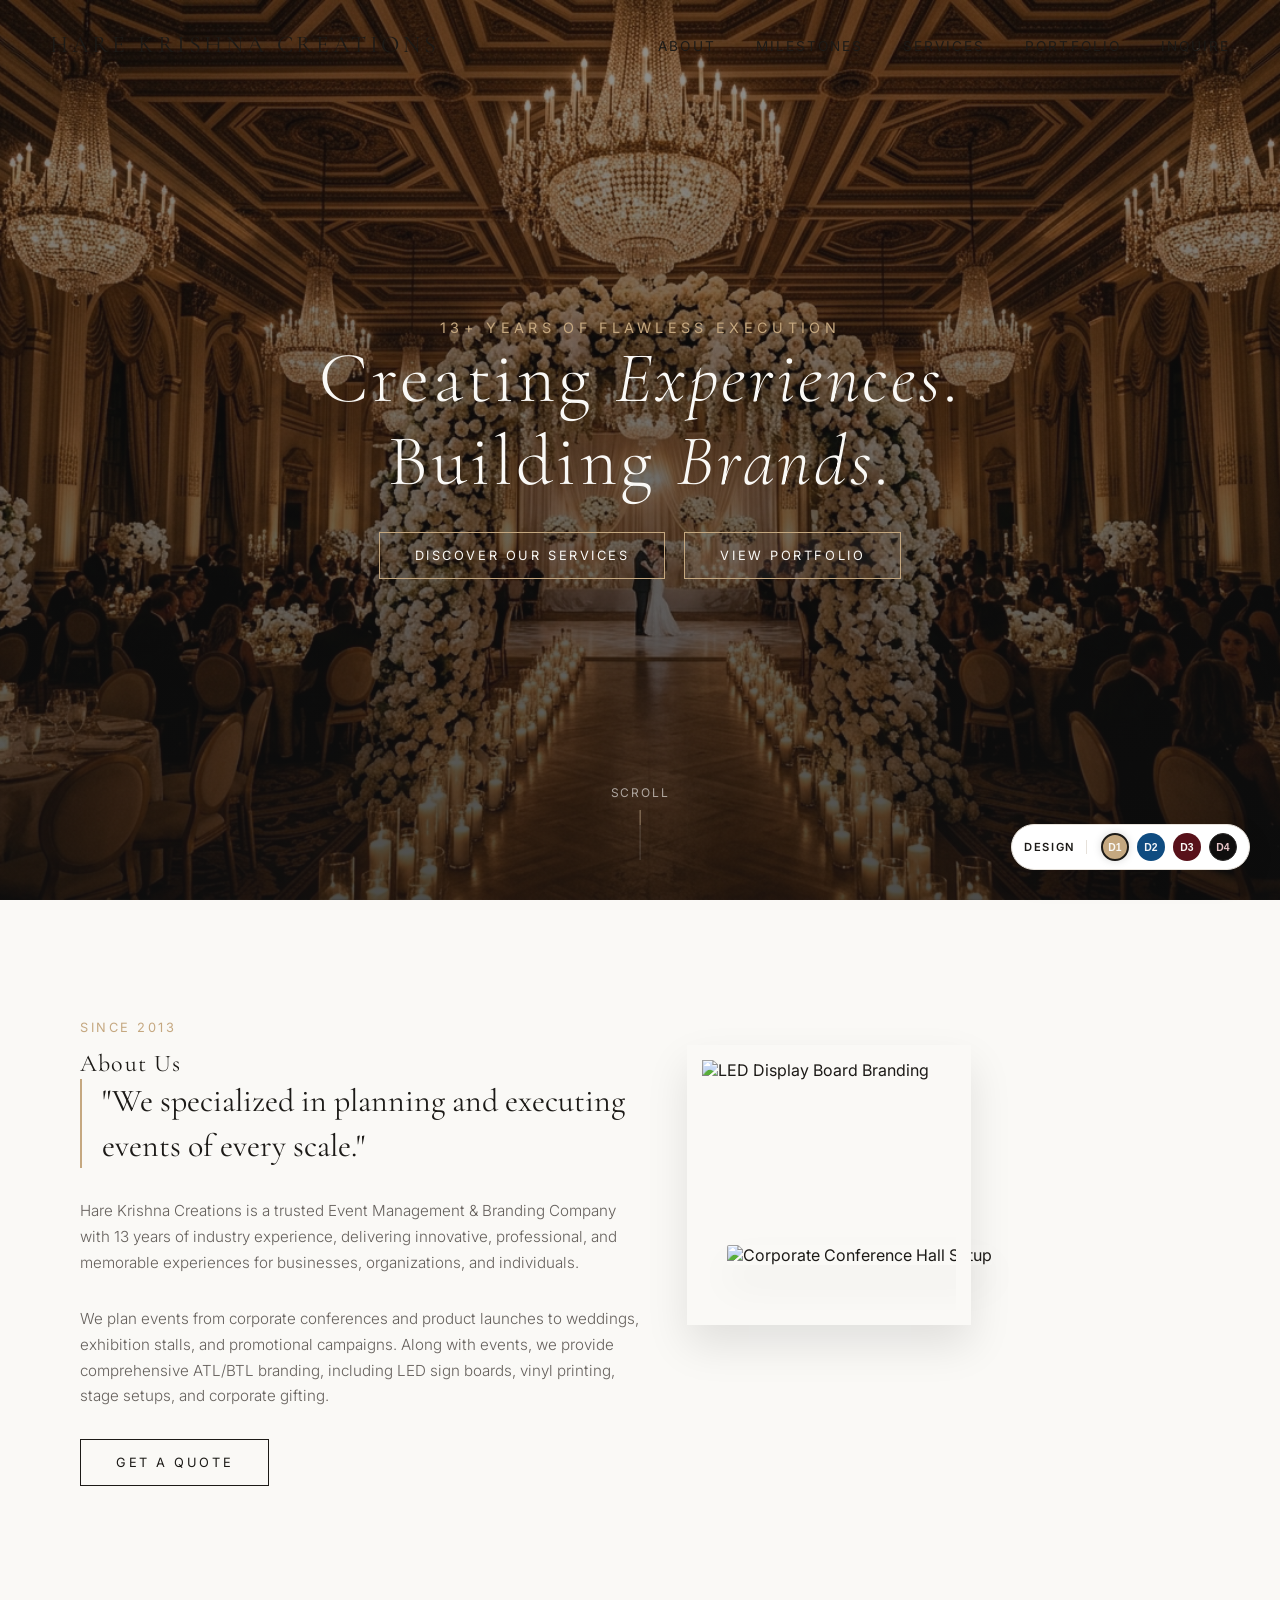
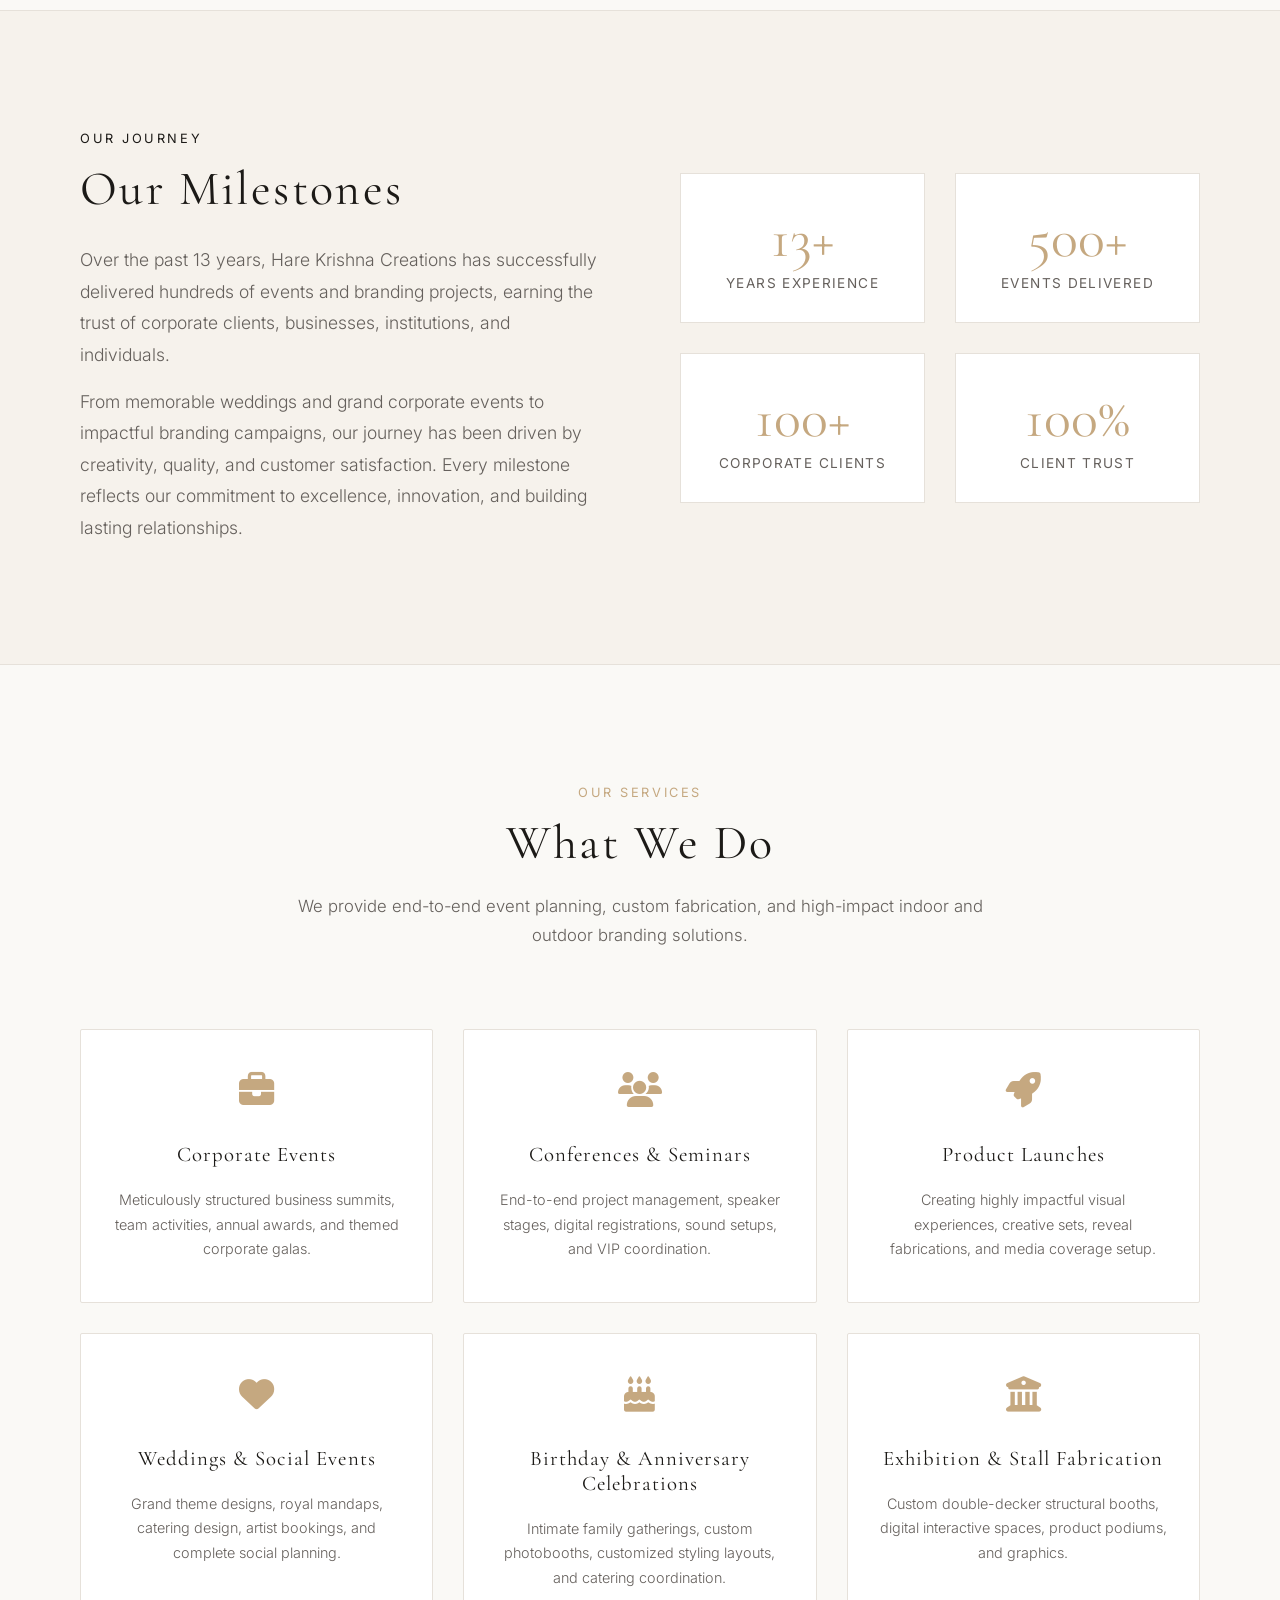
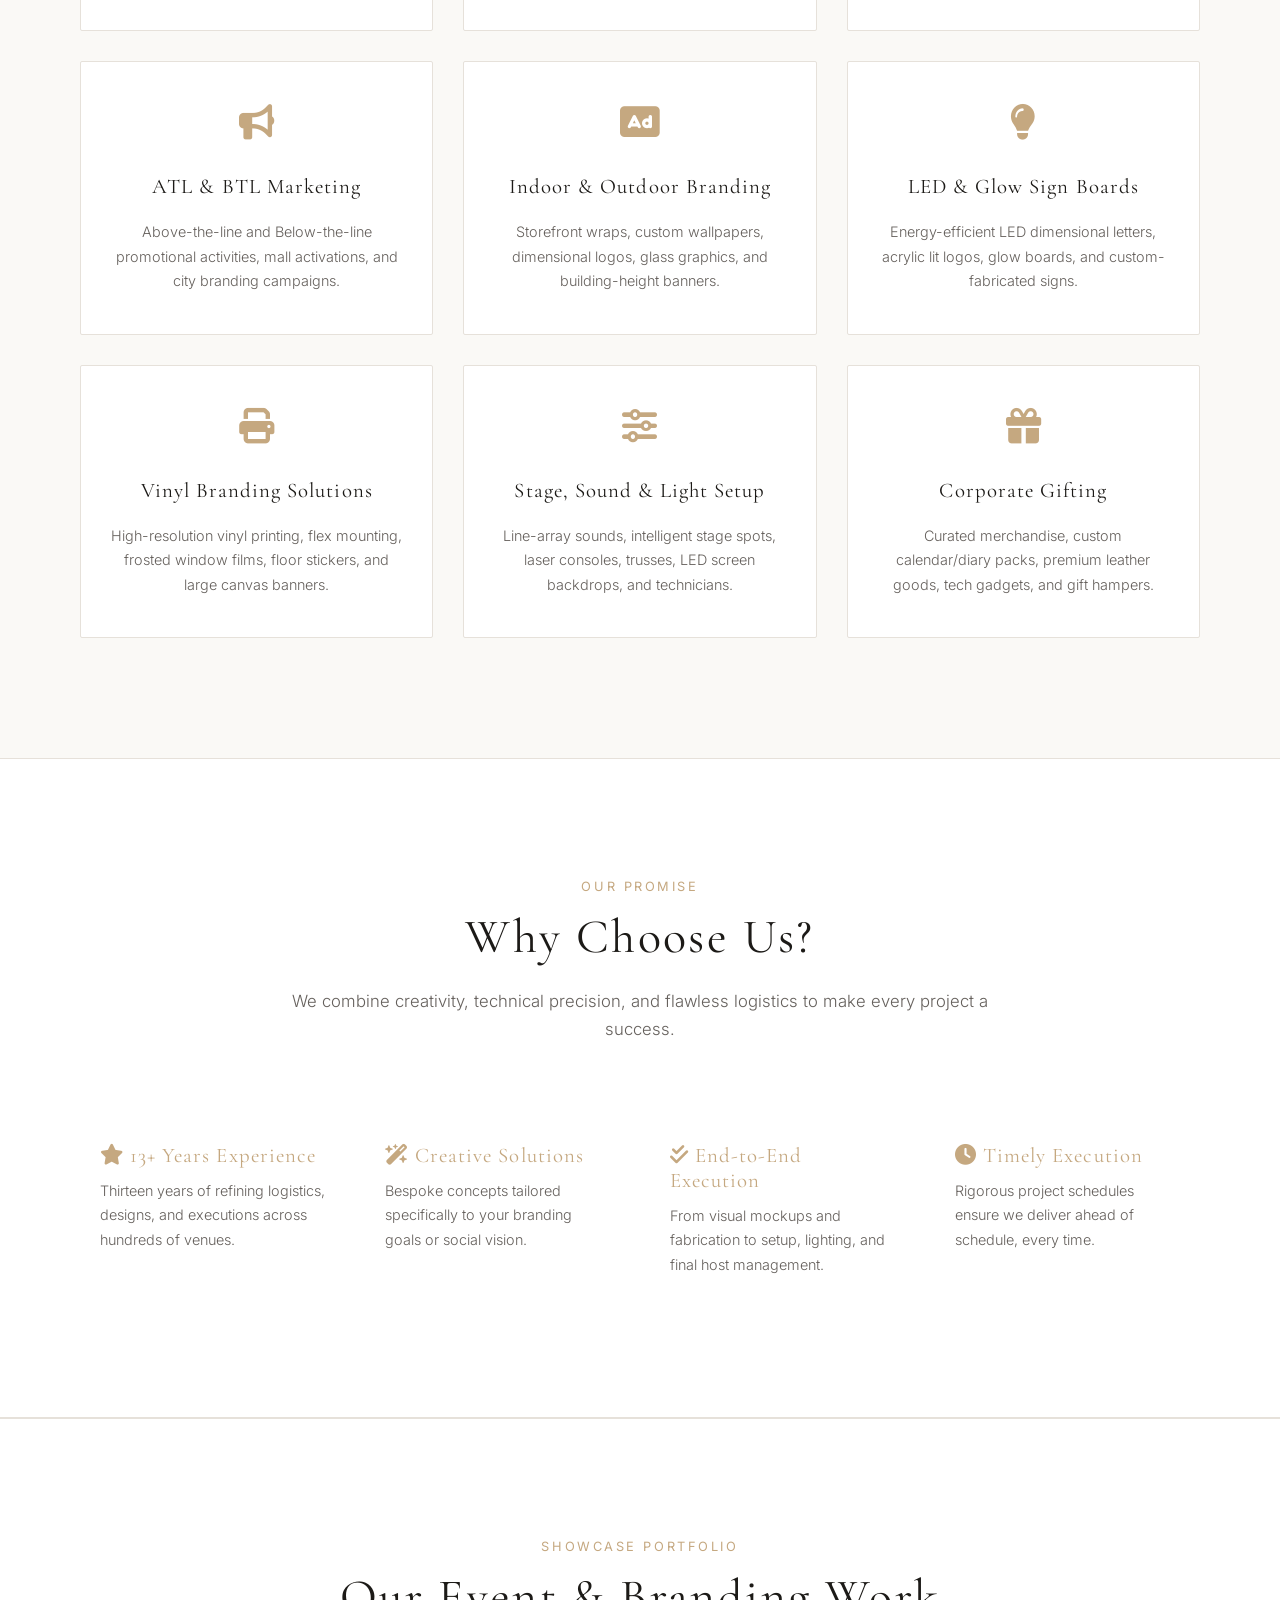
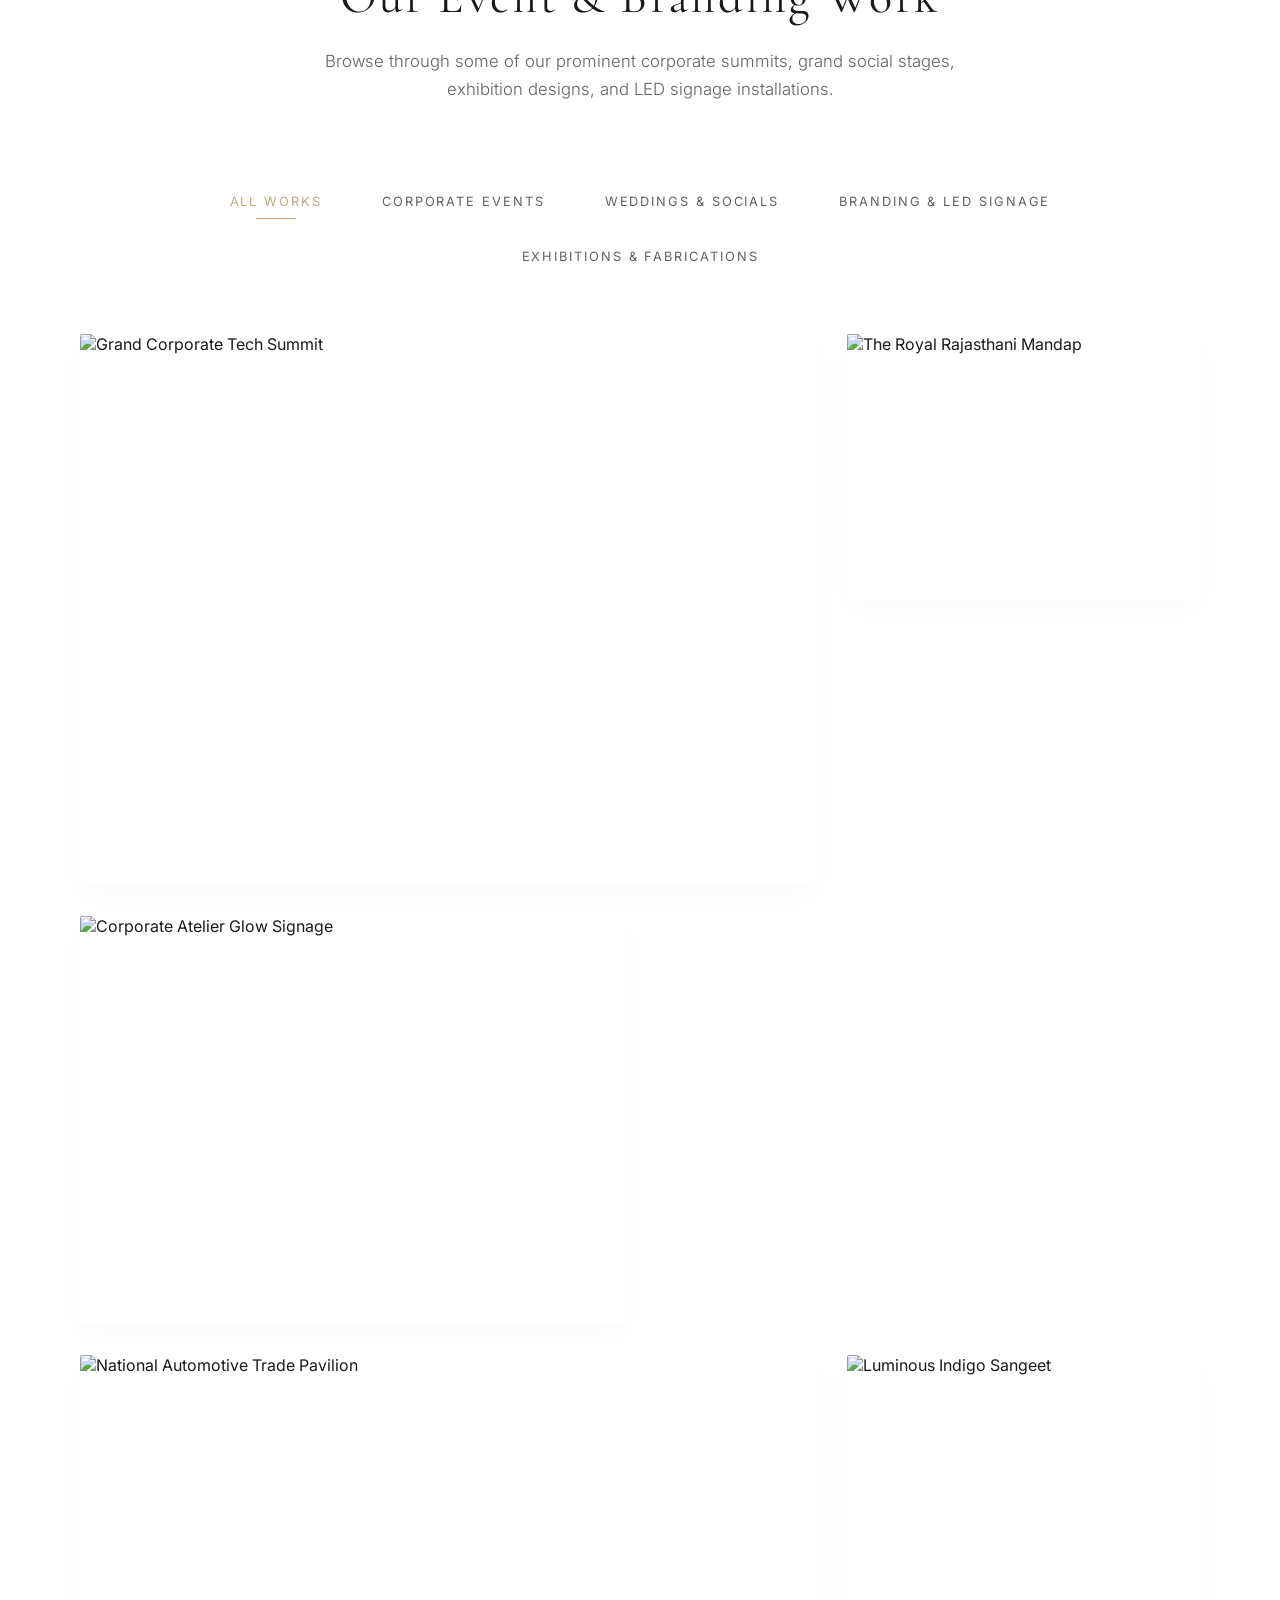
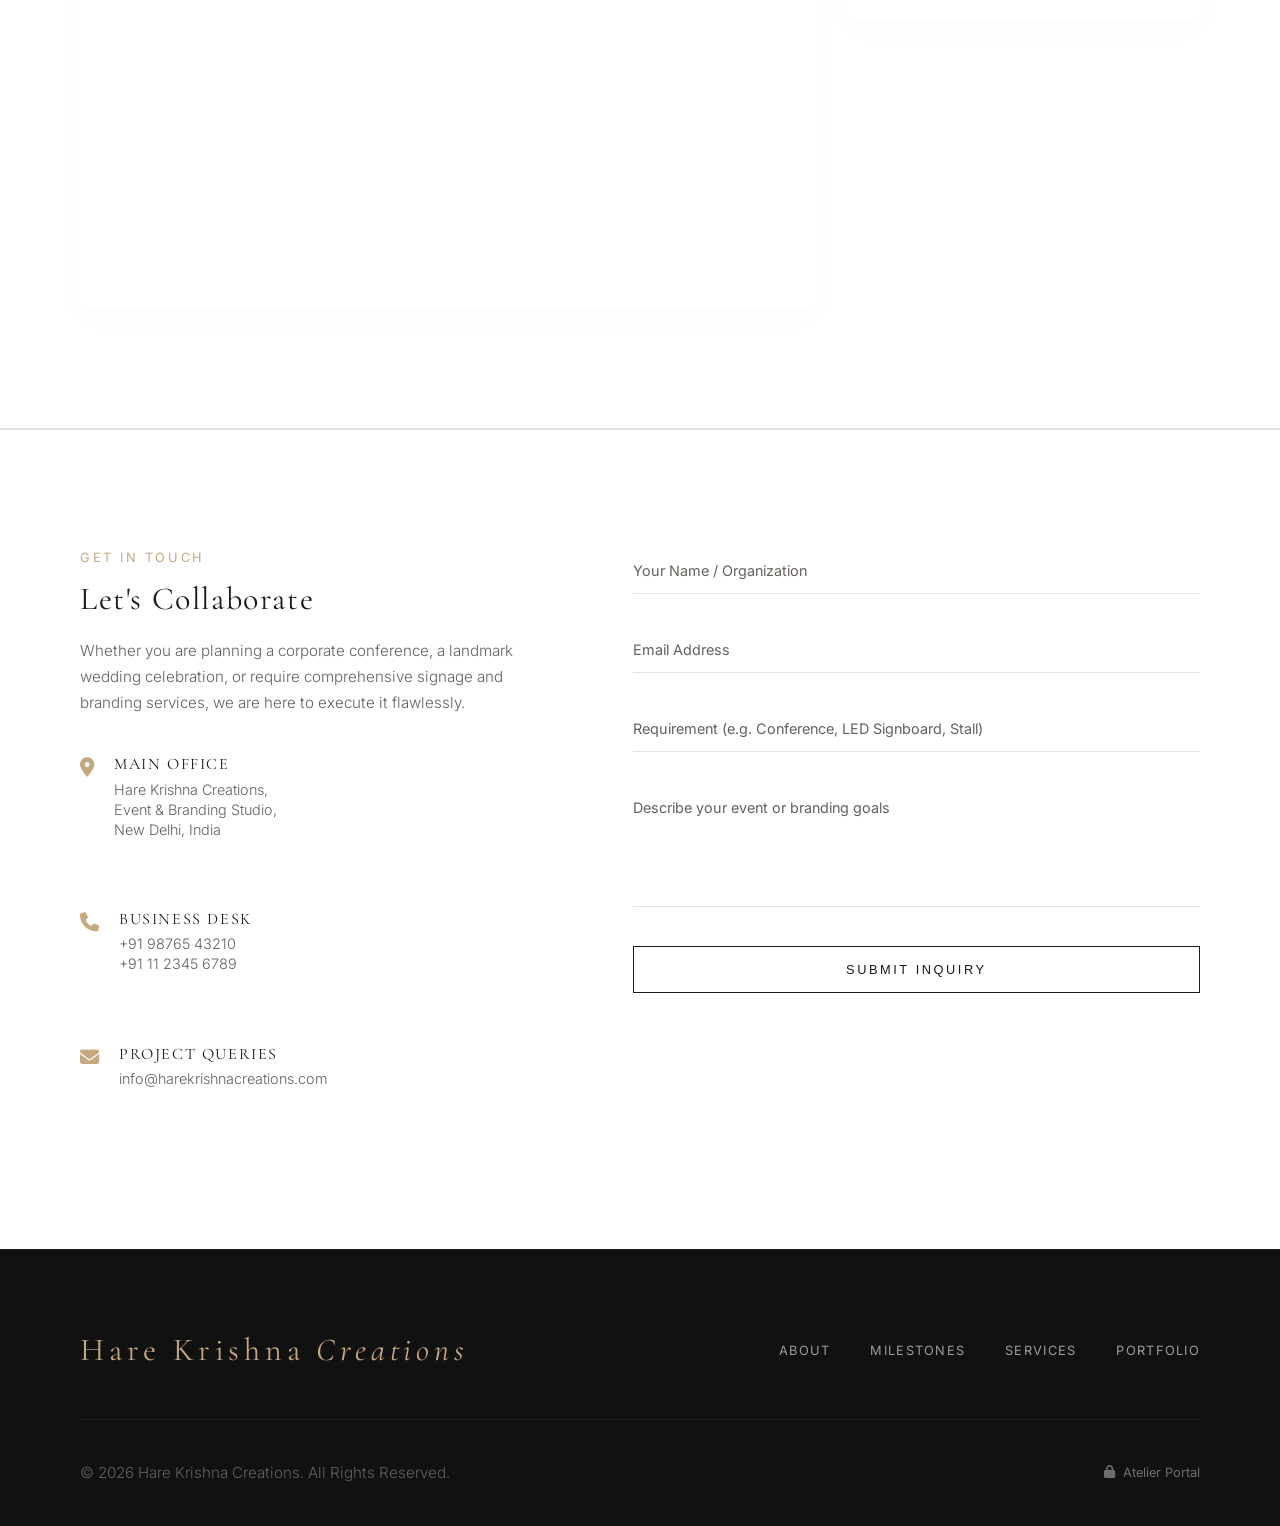
==== index.html @ 2d91c7c1 "Enhance D3 About Us layout with symmetrical triptych circular overlap gallery, diamond blockquote de" ====
<!DOCTYPE html>
<html lang="en">
<head>
    <meta charset="UTF-8">
    <meta name="viewport" content="width=device-width, initial-scale=1.0">
    <meta name="description" content="Hare Krishna Creations - A trusted Event Management & Branding Company with 13+ years of experience delivering corporate conferences, grand weddings, custom stall fabrications, and end-to-end BTL branding solutions.">
    <title>Hare Krishna Creations | Event Management & Branding Solutions</title>
    <link rel="stylesheet" href="style.css">
    <!-- FontAwesome for icons -->
    <link rel="stylesheet" href="https://cdnjs.cloudflare.com/ajax/libs/font-awesome/6.4.0/css/all.min.css">
</head>
<body>

    <!-- Luxury Preloader -->
    <div id="preloader">
        <div class="loader-logo">HARE KRISHNA</div>
        <div class="loader-line"></div>
    </div>

    <!-- Navigation Header -->
    <nav class="navbar">
        <a href="#" class="nav-logo">Hare Krishna Creations</a>
        <ul class="nav-links">
            <li><a href="#about">About</a></li>
            <li><a href="#milestones">Milestones</a></li>
            <li><a href="#services">Services</a></li>
            <li><a href="#showcase">Portfolio</a></li>
            <li><a href="#contact">Inquire</a></li>
        </ul>
        <div class="menu-toggle">
            <span></span>
            <span></span>
            <span></span>
        </div>
    </nav>

    <!-- Hero Section -->
    <header class="hero">
        <div class="hero-slider">
            <div class="hero-slide active" style="background-image: linear-gradient(to bottom, rgba(17,17,17,0.45), rgba(17,17,17,0.75)), url('images/hero_wedding.jpg');"></div>
            <div class="hero-slide" style="background-image: linear-gradient(to bottom, rgba(17,17,17,0.45), rgba(17,17,17,0.75)), url('https://images.unsplash.com/photo-1511578314322-379afb476865?auto=format&fit=crop&q=80&w=1200');"></div>
            <div class="hero-slide" style="background-image: linear-gradient(to bottom, rgba(17,17,17,0.45), rgba(17,17,17,0.75)), url('https://images.unsplash.com/photo-1523438885200-e635ba2c371e?auto=format&fit=crop&q=80&w=1200');"></div>
        </div>
        <div class="hero-content">
            <span class="hero-subtitle">13+ Years of Flawless Execution</span>
            <h1 class="hero-title">Creating <span>Experiences</span>.<br>Building <span>Brands</span>.</h1>
            <div class="hero-cta">
                <a href="#services" class="btn-luxury">Discover Our Services</a>
                <a href="#showcase" class="btn-luxury" style="margin-left: 15px; background: rgba(250,249,246,0.05);">View Portfolio</a>
            </div>
        </div>
        <div class="scroll-indicator">
            <span>Scroll</span>
            <div class="scroll-line"></div>
        </div>
    </header>

    <!-- About Us Section -->
    <section id="about">
        <div class="container">
            <div class="story-grid">
                <div class="story-text reveal">
                    <span class="section-subtitle">Since 2013</span>
                    <h2>About Us</h2>
                    <blockquote>
                        "We specialized in planning and executing events of every scale."
                    </blockquote>
                    <p>
                        Hare Krishna Creations is a trusted Event Management & Branding Company with 13 years of industry experience, delivering innovative, professional, and memorable experiences for businesses, organizations, and individuals.
                    </p>
                    <p>
                        We plan events from corporate conferences and product launches to weddings, exhibition stalls, and promotional campaigns. Along with events, we provide comprehensive ATL/BTL branding, including LED sign boards, vinyl printing, stage setups, and corporate gifting.
                    </p>
                    <a href="#contact" class="btn-luxury" style="color: var(--text-primary); border-color: var(--text-primary);">Get a Quote</a>
                </div>
                <div class="story-images reveal" style="transition-delay: 0.2s;">
                    <img src="https://images.unsplash.com/photo-1540575467063-178a50c2df87?auto=format&fit=crop&q=80&w=800" alt="LED Display Board Branding" class="story-img-sub story-img-left">
                    <img src="https://images.unsplash.com/photo-1511578314322-379afb476865?auto=format&fit=crop&q=80&w=1200" alt="Corporate Conference Hall Setup" class="story-img-main">
                    <img src="https://images.unsplash.com/photo-1519741497674-611481863552?auto=format&fit=crop&q=80&w=1200" alt="Wedding Hall Decors" class="story-img-sub story-img-right">
                </div>
            </div>
        </div>
    </section>

    <!-- Milestones Section -->
    <section id="milestones" style="background-color: var(--accent-gold-light); border-top: 1px solid var(--border-color); border-bottom: 1px solid var(--border-color);">
        <div class="container">
            <div class="story-grid" style="grid-template-columns: 1fr 1fr;">
                <div class="reveal" style="display: flex; flex-direction: column; justify-content: center;">
                    <span class="section-subtitle" style="color: var(--text-primary);">Our Journey</span>
                    <h2 style="font-size: 3rem; margin-bottom: 25px;">Our Milestones</h2>
                    <p style="font-size: 1.1rem; line-height: 1.8; color: var(--text-secondary);">
                        Over the past 13 years, Hare Krishna Creations has successfully delivered hundreds of events and branding projects, earning the trust of corporate clients, businesses, institutions, and individuals. 
                    </p>
                    <p style="font-size: 1.1rem; line-height: 1.8; margin-top: 15px; color: var(--text-secondary);">
                        From memorable weddings and grand corporate events to impactful branding campaigns, our journey has been driven by creativity, quality, and customer satisfaction. Every milestone reflects our commitment to excellence, innovation, and building lasting relationships.
                    </p>
                </div>
                <div class="reveal" style="display: grid; grid-template-columns: 1fr 1fr; gap: 30px; align-items: center; justify-items: center;" style="transition-delay: 0.2s;">
                    <div style="text-align: center; padding: 30px; background: white; border: 1px solid var(--border-color); width: 100%;">
                        <span style="font-family: var(--font-serif); font-size: 3.5rem; color: var(--accent-gold); display: block;">13+</span>
                        <span style="font-size: 0.85rem; text-transform: uppercase; letter-spacing: 0.1em; color: var(--text-secondary);">Years Experience</span>
                    </div>
                    <div style="text-align: center; padding: 30px; background: white; border: 1px solid var(--border-color); width: 100%;">
                        <span style="font-family: var(--font-serif); font-size: 3.5rem; color: var(--accent-gold); display: block;">500+</span>
                        <span style="font-size: 0.85rem; text-transform: uppercase; letter-spacing: 0.1em; color: var(--text-secondary);">Events Delivered</span>
                    </div>
                    <div style="text-align: center; padding: 30px; background: white; border: 1px solid var(--border-color); width: 100%;">
                        <span style="font-family: var(--font-serif); font-size: 3.5rem; color: var(--accent-gold); display: block;">100+</span>
                        <span style="font-size: 0.85rem; text-transform: uppercase; letter-spacing: 0.1em; color: var(--text-secondary);">Corporate Clients</span>
                    </div>
                    <div style="text-align: center; padding: 30px; background: white; border: 1px solid var(--border-color); width: 100%;">
                        <span style="font-family: var(--font-serif); font-size: 3.5rem; color: var(--accent-gold); display: block;">100%</span>
                        <span style="font-size: 0.85rem; text-transform: uppercase; letter-spacing: 0.1em; color: var(--text-secondary);">Client Trust</span>
                    </div>
                </div>
            </div>
        </div>
    </section>

    <!-- Services Capabilities Section -->
    <section id="services">
        <div class="container">
            <div class="section-header reveal">
                <span class="section-subtitle">Our Services</span>
                <h2 class="section-title">What We Do</h2>
                <p>We provide end-to-end event planning, custom fabrication, and high-impact indoor and outdoor branding solutions.</p>
            </div>

            <div class="services-grid" style="grid-template-columns: repeat(auto-fit, minmax(280px, 1fr)); gap: 30px;">
                <!-- Service 1 -->
                <div class="service-card reveal" style="padding: 40px 30px;">
                    <div class="service-icon"><i class="fa-solid fa-briefcase"></i></div>
                    <h3 class="service-title" style="font-size: 1.3rem;">Corporate Events</h3>
                    <p>Meticulously structured business summits, team activities, annual awards, and themed corporate galas.</p>
                </div>
                <!-- Service 2 -->
                <div class="service-card reveal" style="padding: 40px 30px;">
                    <div class="service-icon"><i class="fa-solid fa-users"></i></div>
                    <h3 class="service-title" style="font-size: 1.3rem;">Conferences & Seminars</h3>
                    <p>End-to-end project management, speaker stages, digital registrations, sound setups, and VIP coordination.</p>
                </div>
                <!-- Service 3 -->
                <div class="service-card reveal" style="padding: 40px 30px;">
                    <div class="service-icon"><i class="fa-solid fa-rocket"></i></div>
                    <h3 class="service-title" style="font-size: 1.3rem;">Product Launches</h3>
                    <p>Creating highly impactful visual experiences, creative sets, reveal fabrications, and media coverage setup.</p>
                </div>
                <!-- Service 4 -->
                <div class="service-card reveal" style="padding: 40px 30px;">
                    <div class="service-icon"><i class="fa-solid fa-heart"></i></div>
                    <h3 class="service-title" style="font-size: 1.3rem;">Weddings & Social Events</h3>
                    <p>Grand theme designs, royal mandaps, catering design, artist bookings, and complete social planning.</p>
                </div>
                <!-- Service 5 -->
                <div class="service-card reveal" style="padding: 40px 30px;">
                    <div class="service-icon"><i class="fa-solid fa-cake-candles"></i></div>
                    <h3 class="service-title" style="font-size: 1.3rem;">Birthday & Anniversary Celebrations</h3>
                    <p>Intimate family gatherings, custom photobooths, customized styling layouts, and catering coordination.</p>
                </div>
                <!-- Service 6 -->
                <div class="service-card reveal" style="padding: 40px 30px;">
                    <div class="service-icon"><i class="fa-solid fa-building-columns"></i></div>
                    <h3 class="service-title" style="font-size: 1.3rem;">Exhibition & Stall Fabrication</h3>
                    <p>Custom double-decker structural booths, digital interactive spaces, product podiums, and graphics.</p>
                </div>
                <!-- Service 7 -->
                <div class="service-card reveal" style="padding: 40px 30px;">
                    <div class="service-icon"><i class="fa-solid fa-bullhorn"></i></div>
                    <h3 class="service-title" style="font-size: 1.3rem;">ATL & BTL Marketing</h3>
                    <p>Above-the-line and Below-the-line promotional activities, mall activations, and city branding campaigns.</p>
                </div>
                <!-- Service 8 -->
                <div class="service-card reveal" style="padding: 40px 30px;">
                    <div class="service-icon"><i class="fa-solid fa-rectangle-ad"></i></div>
                    <h3 class="service-title" style="font-size: 1.3rem;">Indoor & Outdoor Branding</h3>
                    <p>Storefront wraps, custom wallpapers, dimensional logos, glass graphics, and building-height banners.</p>
                </div>
                <!-- Service 9 -->
                <div class="service-card reveal" style="padding: 40px 30px;">
                    <div class="service-icon"><i class="fa-solid fa-lightbulb"></i></div>
                    <h3 class="service-title" style="font-size: 1.3rem;">LED & Glow Sign Boards</h3>
                    <p>Energy-efficient LED dimensional letters, acrylic lit logos, glow boards, and custom-fabricated signs.</p>
                </div>
                <!-- Service 10 -->
                <div class="service-card reveal" style="padding: 40px 30px;">
                    <div class="service-icon"><i class="fa-solid fa-print"></i></div>
                    <h3 class="service-title" style="font-size: 1.3rem;">Vinyl Branding Solutions</h3>
                    <p>High-resolution vinyl printing, flex mounting, frosted window films, floor stickers, and large canvas banners.</p>
                </div>
                <!-- Service 11 -->
                <div class="service-card reveal" style="padding: 40px 30px;">
                    <div class="service-icon"><i class="fa-solid fa-sliders"></i></div>
                    <h3 class="service-title" style="font-size: 1.3rem;">Stage, Sound & Light Setup</h3>
                    <p>Line-array sounds, intelligent stage spots, laser consoles, trusses, LED screen backdrops, and technicians.</p>
                </div>
                <!-- Service 12 -->
                <div class="service-card reveal" style="padding: 40px 30px;">
                    <div class="service-icon"><i class="fa-solid fa-gift"></i></div>
                    <h3 class="service-title" style="font-size: 1.3rem;">Corporate Gifting</h3>
                    <p>Curated merchandise, custom calendar/diary packs, premium leather goods, tech gadgets, and gift hampers.</p>
                </div>
            </div>
        </div>
    </section>

    <!-- Why Choose Us Section -->
    <section id="why-choose-us" style="background-color: var(--bg-secondary); border-top: 1px solid var(--border-color); border-bottom: 1px solid var(--border-color);">
        <div class="container">
            <div class="section-header reveal">
                <span class="section-subtitle">Our Promise</span>
                <h2 class="section-title">Why Choose Us?</h2>
                <p>We combine creativity, technical precision, and flawless logistics to make every project a success.</p>
            </div>
            
            <div class="services-grid" style="grid-template-columns: repeat(auto-fit, minmax(240px, 1fr)); gap: 20px;">
                <div class="service-card reveal" style="border: none; background: transparent; text-align: left; padding: 20px;">
                    <h3 style="font-size: 1.3rem; margin-bottom: 10px; color: var(--accent-gold);"><i class="fa-solid fa-star"></i> 13+ Years Experience</h3>
                    <p>Thirteen years of refining logistics, designs, and executions across hundreds of venues.</p>
                </div>
                <div class="service-card reveal" style="border: none; background: transparent; text-align: left; padding: 20px;">
                    <h3 style="font-size: 1.3rem; margin-bottom: 10px; color: var(--accent-gold);"><i class="fa-solid fa-wand-magic-sparkles"></i> Creative Solutions</h3>
                    <p>Bespoke concepts tailored specifically to your branding goals or social vision.</p>
                </div>
                <div class="service-card reveal" style="border: none; background: transparent; text-align: left; padding: 20px;">
                    <h3 style="font-size: 1.3rem; margin-bottom: 10px; color: var(--accent-gold);"><i class="fa-solid fa-check-double"></i> End-to-End Execution</h3>
                    <p>From visual mockups and fabrication to setup, lighting, and final host management.</p>
                </div>
                <div class="service-card reveal" style="border: none; background: transparent; text-align: left; padding: 20px;">
                    <h3 style="font-size: 1.3rem; margin-bottom: 10px; color: var(--accent-gold);"><i class="fa-solid fa-clock"></i> Timely Execution</h3>
                    <p>Rigorous project schedules ensure we deliver ahead of schedule, every time.</p>
                </div>
            </div>
        </div>
    </section>

    <!-- Portfolio/Showcase Section -->
    <section id="showcase" class="showcase-bg">
        <div class="container">
            <div class="section-header reveal">
                <span class="section-subtitle">Showcase Portfolio</span>
                <h2 class="section-title">Our Event & Branding Work</h2>
                <p>Browse through some of our prominent corporate summits, grand social stages, exhibition designs, and LED signage installations.</p>
            </div>

            <!-- Categories Filter -->
            <div class="filter-bar reveal" style="transition-delay: 0.1s;">
                <!-- Filter buttons are loaded dynamically from data.js -->
            </div>

            <!-- Masonry Portfolio Grid -->
            <div class="portfolio-grid">
                <!-- Portfolio items are loaded dynamically from data.js -->
            </div>
        </div>
    </section>

    <!-- Contact & Consultation Section -->
    <section id="contact" class="contact-bg">
        <div class="container">
            <div class="contact-layout">
                <div class="contact-info reveal">
                    <span class="section-subtitle">Get in touch</span>
                    <h3>Let's Collaborate</h3>
                    <p>Whether you are planning a corporate conference, a landmark wedding celebration, or require comprehensive signage and branding services, we are here to execute it flawlessly.</p>
                    
                    <div class="contact-details">
                        <div class="contact-item">
                            <div class="contact-item-icon">
                                <i class="fa-solid fa-location-dot"></i>
                            </div>
                            <div class="contact-item-text">
                                <h4>Main Office</h4>
                                <p>Hare Krishna Creations,<br>Event & Branding Studio,<br>New Delhi, India</p>
                            </div>
                        </div>
                        <div class="contact-item">
                            <div class="contact-item-icon">
                                <i class="fa-solid fa-phone"></i>
                            </div>
                            <div class="contact-item-text">
                                <h4>Business Desk</h4>
                                <p>+91 98765 43210<br>+91 11 2345 6789</p>
                            </div>
                        </div>
                        <div class="contact-item">
                            <div class="contact-item-icon">
                                <i class="fa-solid fa-envelope"></i>
                            </div>
                            <div class="contact-item-text">
                                <h4>Project Queries</h4>
                                <p>info@harekrishnacreations.com</p>
                            </div>
                        </div>
                    </div>
                </div>

                <div class="reveal" style="transition-delay: 0.2s;">
                    <form id="contactForm" class="contact-form">
                        <div class="form-group">
                            <input type="text" class="form-input" id="name" placeholder=" " required>
                            <label class="form-label" for="name">Your Name / Organization</label>
                        </div>
                        <div class="form-group">
                            <input type="email" class="form-input" id="email" placeholder=" " required>
                            <label class="form-label" for="email">Email Address</label>
                        </div>
                        <div class="form-group">
                            <input type="text" class="form-input" id="event-type" placeholder=" ">
                            <label class="form-label" for="event-type">Requirement (e.g. Conference, LED Signboard, Stall)</label>
                        </div>
                        <div class="form-group">
                            <textarea class="form-input" id="message" placeholder=" " required></textarea>
                            <label class="form-label" for="message">Describe your event or branding goals</label>
                        </div>
                        <button type="submit" class="btn-luxury" style="color: var(--text-primary); border-color: var(--text-primary); cursor: pointer;">Submit Inquiry</button>
                    </form>
                </div>
            </div>
        </div>
    </section>

    <!-- Footer Section -->
    <footer class="footer">
        <div class="container">
            <div class="footer-top">
                <div class="footer-logo">Hare Krishna <span>Creations</span></div>
                <ul class="footer-links">
                    <li><a href="#about">About</a></li>
                    <li><a href="#milestones">Milestones</a></li>
                    <li><a href="#services">Services</a></li>
                    <li><a href="#showcase">Portfolio</a></li>
                </ul>
            </div>
            <div class="footer-bottom">
                <p>&copy; 2026 Hare Krishna Creations. All Rights Reserved.</p>
                <a href="admin.html" class="admin-lock">
                    <i class="fa-solid fa-lock"></i>
                    <span>Atelier Portal</span>
                </a>
            </div>
        </div>
    </footer>

    <!-- Interactive Lightbox Modal for Details View -->
    <div id="lightbox" class="lightbox">
        <button class="lightbox-close"><i class="fa-solid fa-xmark"></i></button>
        <div class="lightbox-content">
            <!-- Left Side: Interactive Gallery Column -->
            <div class="lightbox-gallery-col" style="position: relative; display: flex; flex-direction: column;">
                <div class="lightbox-images">
                    <!-- Loaded dynamically -->
                </div>
                <!-- Arrow Controls -->
                <div class="lightbox-arrows">
                    <button class="arrow-btn" id="prev-img"><i class="fa-solid fa-chevron-left"></i></button>
                    <button class="arrow-btn" id="next-img"><i class="fa-solid fa-chevron-right"></i></button>
                </div>
                <!-- Thumbnails strip -->
                <div class="lightbox-thumbs" id="lightbox-thumbs-strip">
                    <!-- Loaded dynamically -->
                </div>
            </div>
            <!-- Right Side: Details and Inquire -->
            <div class="lightbox-details">
                <!-- Loaded dynamically -->
            </div>
        </div>
    </div>

    <!-- Floating Design/Theme Switcher -->
    <div class="theme-switcher">
        <span class="theme-switcher-label">Design</span>
        <div class="theme-btns">
            <button class="theme-btn theme-btn-d1 active" data-theme="d1" title="D1: Champagne Luxury">D1</button>
            <button class="theme-btn theme-btn-d2" data-theme="d2" title="D2: Corporate Platinum">D2</button>
            <button class="theme-btn theme-btn-d3" data-theme="d3" title="D3: Emerald & Gold">D3</button>
            <button class="theme-btn theme-btn-d4" data-theme="d4" title="D4: Modern Minimalist Dark">D4</button>
        </div>
    </div>

    <!-- Seeding DB script, then App script -->
    <script src="data.js"></script>
    <script src="app.js"></script>
</body>
</html>
---- style.css ----
/* style.css - Premium Wedding & Event styling system */

@import url('https://fonts.googleapis.com/css2?family=Cinzel:wght@400;500;600&family=Cormorant+Garamond:ital,wght@0,300;0,400;0,500;0,600;0,700;1,400&family=Inter:wght@300;400;500;600&family=Montserrat:wght@300;400;500;600&family=Playfair+Display:ital,wght@0,400;0,500;0,600;1,400&display=swap');

:root {
    --transition-slow: 0.8s cubic-bezier(0.16, 1, 0.3, 1);
    --transition-medium: 0.4s cubic-bezier(0.16, 1, 0.3, 1);
    --transition-fast: 0.2s cubic-bezier(0.16, 1, 0.3, 1);
    
    /* Default Theme (D1) */
    --bg-primary: #FAF9F6;      /* Warm Alabaster Ivory */
    --bg-secondary: #FFFFFF;
    --bg-dark: #111111;
    --bg-dark-accent: #1C1A17;  /* Soft Rich Charcoal */
    --text-primary: #1C1A17;
    --text-secondary: #65605C;
    --text-light: #FAF9F6;
    --accent-gold: #C5A880;     /* Muted Champagne Gold */
    --accent-gold-hover: #D4AF37; /* Vibrant Gold */
    --accent-gold-light: #F6F2EC;
    --border-color: #E6E1DA;
    --font-serif: 'Cormorant Garamond', serif;
    --font-sans: 'Inter', sans-serif;
}

/* Theme D1 - Classic Champagne & Ivory (Original Luxury) */
body[data-theme="d1"] {
    --bg-primary: #FAF9F6;
    --bg-secondary: #FFFFFF;
    --bg-dark: #111111;
    --bg-dark-accent: #1C1A17;
    --text-primary: #1C1A17;
    --text-secondary: #65605C;
    --text-light: #FAF9F6;
    --accent-gold: #C5A880;
    --accent-gold-hover: #D4AF37;
    --accent-gold-light: #F6F2EC;
    --border-color: #E6E1DA;
    --font-serif: 'Cormorant Garamond', serif;
    --font-sans: 'Inter', sans-serif;
}

/* Theme D2 - Corporate Royal Blue & Platinum */
body[data-theme="d2"] {
    --bg-primary: #F4F6F9;
    --bg-secondary: #FFFFFF;
    --bg-dark: #0A192F;
    --bg-dark-accent: #172A45;
    --text-primary: #0A192F;
    --text-secondary: #4A5568;
    --text-light: #F4F6F9;
    --accent-gold: #0F4C81; /* Royal Blue */
    --accent-gold-hover: #3182CE; /* Bright Blue */
    --accent-gold-light: #EBF8FF;
    --border-color: #CBD5E0;
    --font-serif: 'Montserrat', sans-serif;
    --font-sans: 'Inter', sans-serif;
}

/* Theme D3 - Royal Velvet Burgundy & Gold */
body[data-theme="d3"] {
    --bg-primary: #FCF9F6;      /* Pearl Rose / Silk Cream */
    --bg-secondary: #FFFFFF;
    --bg-dark: #4A121A;         /* Deep Crimson Burgundy */
    --bg-dark-accent: #611D25;  /* Rich Plum Accent */
    --text-primary: #330F13;    /* Deep Wine Charcoal */
    --text-secondary: #70575B;  /* Muted Burgundy Grey */
    --text-light: #FCF9F6;
    --accent-gold: #C09E5A;     /* Warm Lustrous Gold */
    --accent-gold-hover: #D4AF37;
    --accent-gold-light: #F7F1E6;
    --border-color: #EADCD1;
    --font-serif: 'Playfair Display', serif;
    --font-sans: 'Montserrat', sans-serif;
}

/* Theme D4 - Modern Minimalist Dark (Obsidian & Blush) */
body[data-theme="d4"] {
    --bg-primary: #0F0E0E;
    --bg-secondary: #161515;
    --bg-dark: #FAF9F6;
    --bg-dark-accent: #FFFFFF;
    --text-primary: #FAF9F6;
    --text-secondary: #A09E9B;
    --text-light: #0F0E0E;
    --accent-gold: #E8C5C8; /* Blush Gold */
    --accent-gold-hover: #F2D5D8;
    --accent-gold-light: #201C1C;
    --border-color: #2D2B2B;
    --font-serif: 'Cinzel', serif;
    --font-sans: 'Inter', sans-serif;
}

/* Base resets */
* {
    margin: 0;
    padding: 0;
    box-sizing: border-box;
}

html {
    scroll-behavior: smooth;
    background-color: var(--bg-primary);
    color: var(--text-primary);
    font-family: var(--font-sans);
    -webkit-font-smoothing: antialiased;
}

body {
    overflow-x: hidden;
}

/* Custom Scrollbar */
::-webkit-scrollbar {
    width: 6px;
}
::-webkit-scrollbar-track {
    background: var(--bg-primary);
}
::-webkit-scrollbar-thumb {
    background: var(--accent-gold);
    border-radius: 3px;
}
::-webkit-scrollbar-thumb:hover {
    background: var(--accent-gold-hover);
}

/* Selection Color */
::selection {
    background-color: var(--accent-gold-light);
    color: var(--text-primary);
}

/* Typography elements */
h1, h2, h3, h4, h5, h6 {
    font-family: var(--font-serif);
    font-weight: 400;
    letter-spacing: 0.05em;
    line-height: 1.2;
}

p {
    font-size: 0.95rem;
    line-height: 1.7;
    color: var(--text-secondary);
    font-weight: 300;
}

a {
    color: inherit;
    text-decoration: none;
    transition: var(--transition-fast);
}

/* Preloader */
#preloader {
    position: fixed;
    top: 0;
    left: 0;
    width: 100vw;
    height: 100vh;
    background: var(--bg-dark);
    z-index: 9999;
    display: flex;
    flex-direction: column;
    justify-content: center;
    align-items: center;
    transition: opacity 1s ease-out, visibility 1s ease-out;
}

#preloader.fade-out {
    opacity: 0;
    visibility: hidden;
}

.loader-logo {
    font-family: var(--font-serif);
    color: var(--accent-gold);
    font-size: 2.5rem;
    letter-spacing: 0.2em;
    margin-bottom: 20px;
    opacity: 0;
    transform: translateY(20px);
    animation: loaderTextFade 1.5s var(--transition-slow) forwards;
}

.loader-line {
    width: 150px;
    height: 1px;
    background: rgba(197, 168, 128, 0.2);
    position: relative;
    overflow: hidden;
}

.loader-line::after {
    content: '';
    position: absolute;
    top: 0;
    left: -100%;
    width: 100%;
    height: 100%;
    background: var(--accent-gold);
    animation: loaderProgress 1.8s infinite ease-in-out;
}

@keyframes loaderTextFade {
    to {
        opacity: 1;
        transform: translateY(0);
    }
}

@keyframes loaderProgress {
    0% { left: -100%; }
    50% { left: 0; }
    100% { left: 100%; }
}

/* Navigation bar */
.navbar {
    position: fixed;
    top: 0;
    left: 0;
    width: 100%;
    padding: 30px 50px;
    display: flex;
    justify-content: space-between;
    align-items: center;
    z-index: 1000;
    transition: var(--transition-medium);
}

.navbar.scrolled {
    padding: 15px 50px;
    background: rgba(250, 249, 246, 0.85);
    backdrop-filter: blur(15px);
    border-bottom: 1px solid var(--border-color);
}

.nav-logo {
    font-family: var(--font-serif);
    font-size: 1.5rem;
    letter-spacing: 0.15em;
    color: var(--text-primary);
    text-transform: uppercase;
}

.navbar.scrolled .nav-logo {
    color: var(--text-primary);
}

.nav-links {
    display: flex;
    gap: 40px;
    list-style: none;
}

.nav-links a {
    font-size: 0.85rem;
    text-transform: uppercase;
    letter-spacing: 0.15em;
    font-weight: 400;
    color: var(--text-primary);
    position: relative;
    padding: 5px 0;
}

.nav-links a::after {
    content: '';
    position: absolute;
    bottom: 0;
    left: 0;
    width: 0;
    height: 1px;
    background-color: var(--accent-gold);
    transition: var(--transition-medium);
}

.nav-links a:hover {
    color: var(--accent-gold);
}

.nav-links a:hover::after {
    width: 100%;
}

.menu-toggle {
    display: none;
    cursor: pointer;
    flex-direction: column;
    gap: 6px;
}

.menu-toggle span {
    display: block;
    width: 25px;
    height: 1px;
    background: var(--text-primary);
    transition: var(--transition-fast);
}

/* Hero Section */
.hero {
    position: relative;
    height: 100vh;
    width: 100%;
    display: flex;
    justify-content: center;
    align-items: center;
    text-align: center;
    color: var(--text-light);
    overflow: hidden;
}

.hero-slider {
    position: absolute;
    top: 0;
    left: 0;
    width: 100%;
    height: 100%;
    z-index: 1;
}

.hero-slide {
    position: absolute;
    top: 0;
    left: 0;
    width: 100%;
    height: 100%;
    background-size: cover;
    background-position: center;
    opacity: 0;
    transform: scale(1.08);
    transition: opacity 1.5s ease-in-out, transform 6s cubic-bezier(0.16, 1, 0.3, 1);
}

.hero-slide.active {
    opacity: 1;
    transform: scale(1);
}

.hero-content {
    position: relative;
    z-index: 2;
    max-width: 800px;
    padding: 0 20px;
}

.hero-subtitle {
    font-size: 0.9rem;
    text-transform: uppercase;
    letter-spacing: 0.3em;
    margin-bottom: 20px;
    color: var(--accent-gold);
    opacity: 0;
    transform: translateY(20px);
    animation: fadeUp 1.2s cubic-bezier(0.16, 1, 0.3, 1) 0.5s forwards;
}

.hero-title {
    font-size: 4.5rem;
    font-weight: 300;
    margin-bottom: 30px;
    line-height: 1.15;
    opacity: 0;
    transform: translateY(30px);
    animation: fadeUp 1.5s cubic-bezier(0.16, 1, 0.3, 1) 0.7s forwards;
}

.hero-title span {
    font-style: italic;
    font-family: var(--font-serif);
}

.hero-cta {
    opacity: 0;
    transform: translateY(20px);
    animation: fadeUp 1.2s cubic-bezier(0.16, 1, 0.3, 1) 1s forwards;
}

.btn-luxury {
    display: inline-block;
    padding: 15px 35px;
    border: 1px solid var(--accent-gold);
    color: var(--text-light);
    font-size: 0.8rem;
    text-transform: uppercase;
    letter-spacing: 0.2em;
    position: relative;
    z-index: 1;
    overflow: hidden;
    background: transparent;
    cursor: pointer;
}

.btn-luxury::before {
    content: '';
    position: absolute;
    top: 0;
    left: 0;
    width: 0;
    height: 100%;
    background-color: var(--accent-gold);
    z-index: -1;
    transition: var(--transition-medium);
}

.btn-luxury:hover {
    color: var(--bg-dark);
}

.btn-luxury:hover::before {
    width: 100%;
}

.scroll-indicator {
    position: absolute;
    bottom: 40px;
    left: 50%;
    transform: translateX(-50%);
    z-index: 2;
    display: flex;
    flex-direction: column;
    align-items: center;
    gap: 10px;
    font-size: 0.75rem;
    letter-spacing: 0.15em;
    text-transform: uppercase;
    color: rgba(250, 249, 246, 0.6);
}

.scroll-line {
    width: 1px;
    height: 50px;
    background: rgba(250, 249, 246, 0.2);
    position: relative;
    overflow: hidden;
}

.scroll-line::after {
    content: '';
    position: absolute;
    top: 0;
    left: 0;
    width: 100%;
    height: 15px;
    background: var(--accent-gold);
    animation: scrollScroll 2s infinite ease-in-out;
}

@keyframes scrollScroll {
    0% { top: -15px; }
    50% { top: 100%; }
    100% { top: 100%; }
}

@keyframes fadeUp {
    to {
        opacity: 1;
        transform: translateY(0);
    }
}

/* Sections General */
section {
    padding: 120px 0;
    position: relative;
}

.container {
    max-width: 1200px;
    margin: 0 auto;
    padding: 0 40px;
}

.section-header {
    text-align: center;
    max-width: 700px;
    margin: 0 auto 80px auto;
}

.section-subtitle {
    font-size: 0.8rem;
    text-transform: uppercase;
    letter-spacing: 0.2em;
    color: var(--accent-gold);
    margin-bottom: 15px;
    display: block;
}

.section-title {
    font-size: 3rem;
    margin-bottom: 20px;
    color: var(--text-primary);
}

.section-header p {
    font-size: 1.05rem;
}

/* Scroll Animation Classes */
.reveal {
    opacity: 0;
    transform: translateY(50px);
    transition: opacity 1s cubic-bezier(0.16, 1, 0.3, 1), transform 1s cubic-bezier(0.16, 1, 0.3, 1);
}

.reveal.active {
    opacity: 1;
    transform: translateY(0);
}

/* Brand Story Section */
.story-grid {
    display: grid;
    grid-template-columns: 1.2fr 1fr;
    gap: 80px;
    align-items: center;
}

.story-text blockquote {
    font-family: var(--font-serif);
    font-size: 2rem;
    line-height: 1.4;
    color: var(--text-primary);
    margin-bottom: 30px;
    position: relative;
    padding-left: 20px;
    border-left: 2px solid var(--accent-gold);
}

.story-text blockquote span {
    font-style: italic;
}

.story-text p {
    margin-bottom: 30px;
}

.story-images {
    position: relative;
}

.story-img-main {
    width: 100%;
    height: 480px;
    object-fit: cover;
    border-radius: 2px;
    box-shadow: 0 20px 40px rgba(0, 0, 0, 0.05);
}

.story-img-sub {
    position: absolute;
    width: 60%;
    height: 280px;
    object-fit: cover;
    bottom: -60px;
    left: -40px;
    border: 15px solid var(--bg-primary);
    box-shadow: 0 20px 40px rgba(0, 0, 0, 0.1);
}

.story-img-right {
    display: none;
}

/* Showcase Section */
.showcase-bg {
    background-color: var(--bg-secondary);
    border-top: 1px solid var(--border-color);
    border-bottom: 1px solid var(--border-color);
}

.filter-bar {
    display: flex;
    justify-content: center;
    gap: 20px;
    flex-wrap: wrap;
    margin-bottom: 60px;
}

.filter-btn {
    background: none;
    border: none;
    font-family: var(--font-sans);
    font-size: 0.8rem;
    text-transform: uppercase;
    letter-spacing: 0.15em;
    color: var(--text-secondary);
    padding: 10px 20px;
    cursor: pointer;
    position: relative;
    transition: var(--transition-fast);
}

.filter-btn::after {
    content: '';
    position: absolute;
    bottom: 0;
    left: 50%;
    width: 0;
    height: 1px;
    background-color: var(--accent-gold);
    transition: var(--transition-medium);
    transform: translateX(-50%);
}

.filter-btn:hover {
    color: var(--text-primary);
}

.filter-btn.active {
    color: var(--accent-gold);
}

.filter-btn.active::after {
    width: 40px;
}

/* Portfolio Grid */
.portfolio-grid {
    display: grid;
    grid-template-columns: repeat(6, 1fr);
    gap: 30px;
}

/* Custom Masonry-like span sizes */
.portfolio-item {
    grid-column: span 3;
    position: relative;
    overflow: hidden;
    aspect-ratio: 4/3;
    border-radius: 2px;
    cursor: pointer;
    box-shadow: 0 10px 30px rgba(0,0,0,0.02);
}

.portfolio-item:nth-child(3n+1) {
    grid-column: span 4;
}
.portfolio-item:nth-child(3n+2) {
    grid-column: span 2;
}

.portfolio-img {
    width: 100%;
    height: 100%;
    object-fit: cover;
    transition: transform 1.2s var(--transition-slow);
}

.portfolio-overlay {
    position: absolute;
    top: 0;
    left: 0;
    width: 100%;
    height: 100%;
    background: linear-gradient(to top, rgba(17,17,17,0.95) 0%, rgba(17,17,17,0.4) 60%, rgba(17,17,17,0.1) 100%);
    opacity: 0;
    display: flex;
    flex-direction: column;
    justify-content: flex-end;
    padding: 40px;
    transition: opacity 0.5s var(--transition-medium);
    z-index: 2;
}

.portfolio-item:hover .portfolio-img {
    transform: scale(1.08);
}

.portfolio-item:hover .portfolio-overlay {
    opacity: 1;
}

.portfolio-cat {
    color: var(--accent-gold);
    font-size: 0.75rem;
    text-transform: uppercase;
    letter-spacing: 0.2em;
    margin-bottom: 8px;
    transform: translateY(15px);
    transition: transform 0.6s var(--transition-slow) 0.05s;
}

.portfolio-title {
    color: var(--text-light);
    font-size: 1.8rem;
    margin-bottom: 12px;
    transform: translateY(15px);
    transition: transform 0.6s var(--transition-slow) 0.1s;
}

.portfolio-loc {
    color: rgba(250, 249, 246, 0.6);
    font-size: 0.8rem;
    letter-spacing: 0.05em;
    transform: translateY(15px);
    transition: transform 0.6s var(--transition-slow) 0.15s;
}

.portfolio-item:hover .portfolio-cat,
.portfolio-item:hover .portfolio-title,
.portfolio-item:hover .portfolio-loc {
    transform: translateY(0);
}

/* Services Capabilities */
.services-grid {
    display: grid;
    grid-template-columns: repeat(3, 1fr);
    gap: 40px;
}

.service-card {
    background: var(--bg-secondary);
    padding: 60px 40px;
    border: 1px solid var(--border-color);
    text-align: center;
    border-radius: 2px;
    transition: var(--transition-medium);
}

.service-card:hover {
    border-color: var(--accent-gold);
    transform: translateY(-5px);
    box-shadow: 0 20px 40px rgba(197, 168, 128, 0.05);
}

.service-icon {
    font-family: var(--font-serif);
    font-size: 2.2rem;
    color: var(--accent-gold);
    margin-bottom: 30px;
    font-style: italic;
}

.service-title {
    font-size: 1.5rem;
    margin-bottom: 20px;
    color: var(--text-primary);
}

.service-card p {
    font-size: 0.9rem;
}

/* Elegant Details Lightbox Modal */
.lightbox {
    position: fixed;
    top: 0;
    left: 0;
    width: 100vw;
    height: 100vh;
    background: rgba(17, 17, 17, 0.98);
    z-index: 10000;
    display: none;
    opacity: 0;
    transition: opacity 0.5s var(--transition-medium);
    overflow-y: auto;
}

.lightbox.active {
    display: block;
    opacity: 1;
}

.lightbox-content {
    max-width: 1200px;
    margin: 80px auto;
    background: var(--bg-primary);
    display: grid;
    grid-template-columns: 1.2fr 1fr;
    border-radius: 2px;
    overflow: hidden;
    position: relative;
    box-shadow: 0 30px 60px rgba(0,0,0,0.5);
    transform: scale(0.95);
    transition: transform 0.6s var(--transition-slow);
}

.lightbox.active .lightbox-content {
    transform: scale(1);
}

.lightbox-close {
    position: absolute;
    top: 25px;
    right: 25px;
    background: var(--bg-primary);
    border: none;
    width: 50px;
    height: 50px;
    border-radius: 50%;
    cursor: pointer;
    display: flex;
    align-items: center;
    justify-content: center;
    font-size: 1.5rem;
    color: var(--text-primary);
    box-shadow: 0 5px 15px rgba(0,0,0,0.1);
    z-index: 10;
    transition: var(--transition-fast);
}

.lightbox-close:hover {
    background: var(--accent-gold);
    color: var(--bg-dark);
}

/* Lightbox Slider */
.lightbox-images {
    position: relative;
    height: 480px;
    background: var(--bg-dark);
}

.lightbox-thumbs {
    height: 120px;
    background: var(--bg-primary);
    border-top: 1px solid var(--border-color);
    display: flex;
    align-items: center;
    gap: 15px;
    padding: 15px 30px;
    overflow-x: auto;
}

.lightbox-thumb-item {
    width: 80px;
    height: 90px;
    object-fit: cover;
    border-radius: 2px;
    cursor: pointer;
    opacity: 0.5;
    border: 2px solid transparent;
    transition: var(--transition-fast);
    flex-shrink: 0;
}

.lightbox-thumb-item:hover,
.lightbox-thumb-item.active {
    opacity: 1;
    border-color: var(--accent-gold);
}

.lightbox-img-item {
    width: 100%;
    height: 100%;
    object-fit: cover;
    position: absolute;
    top: 0;
    left: 0;
    opacity: 0;
    transition: opacity 0.6s var(--transition-medium);
}

.lightbox-img-item.active {
    opacity: 1;
}

.lightbox-arrows {
    position: absolute;
    bottom: 30px;
    right: 30px;
    display: flex;
    gap: 15px;
    z-index: 5;
}

.arrow-btn {
    background: rgba(250, 249, 246, 0.9);
    border: none;
    width: 45px;
    height: 45px;
    border-radius: 50%;
    cursor: pointer;
    display: flex;
    align-items: center;
    justify-content: center;
    font-size: 1rem;
    color: var(--text-primary);
    transition: var(--transition-fast);
}

.arrow-btn:hover {
    background: var(--accent-gold);
    color: var(--bg-dark);
}

.lightbox-details {
    padding: 60px 50px;
    display: flex;
    flex-direction: column;
    justify-content: center;
}

.lightbox-meta {
    display: flex;
    gap: 20px;
    margin-bottom: 20px;
    font-size: 0.8rem;
    text-transform: uppercase;
    letter-spacing: 0.1em;
    color: var(--accent-gold);
}

.lightbox-meta span {
    display: flex;
    align-items: center;
    gap: 6px;
}

.lightbox-title {
    font-size: 2.8rem;
    color: var(--text-primary);
    margin-bottom: 25px;
}

.lightbox-desc {
    font-size: 0.95rem;
    line-height: 1.8;
    margin-bottom: 35px;
}

.lightbox-loc-tag {
    font-size: 0.85rem;
    font-weight: 500;
    color: var(--text-primary);
    margin-bottom: 40px;
    border-top: 1px solid var(--border-color);
    border-bottom: 1px solid var(--border-color);
    padding: 15px 0;
}

/* Contact Form Section */
.contact-bg {
    background-color: var(--bg-secondary);
    border-top: 1px solid var(--border-color);
}

.contact-layout {
    display: grid;
    grid-template-columns: 1fr 1.2fr;
    gap: 80px;
}

.contact-info h3 {
    font-size: 2rem;
    margin-bottom: 20px;
}

.contact-info p {
    margin-bottom: 40px;
}

.contact-details {
    display: flex;
    flex-direction: column;
    gap: 30px;
}

.contact-item {
    display: flex;
    gap: 20px;
    align-items: flex-start;
}

.contact-item-icon {
    font-size: 1.2rem;
    color: var(--accent-gold);
}

.contact-item-text h4 {
    font-size: 1rem;
    text-transform: uppercase;
    letter-spacing: 0.1em;
    margin-bottom: 5px;
}

.contact-item-text p {
    font-size: 0.9rem;
    line-height: 1.4;
}

/* Animated Inputs */
.contact-form {
    display: flex;
    flex-direction: column;
    gap: 35px;
}

.form-group {
    position: relative;
}

.form-input {
    width: 100%;
    padding: 12px 0;
    background: transparent;
    border: none;
    border-bottom: 1px solid var(--border-color);
    font-family: var(--font-sans);
    font-size: 0.95rem;
    color: var(--text-primary);
    transition: var(--transition-fast);
    outline: none;
}

.form-label {
    position: absolute;
    top: 12px;
    left: 0;
    font-size: 0.9rem;
    color: var(--text-secondary);
    pointer-events: none;
    transition: var(--transition-medium);
}

.form-input:focus ~ .form-label,
.form-input:not(:placeholder-shown) ~ .form-label {
    top: -15px;
    font-size: 0.75rem;
    color: var(--accent-gold);
    letter-spacing: 0.05em;
}

.form-input:focus {
    border-bottom-color: var(--accent-gold);
}

textarea.form-input {
    height: 120px;
    resize: none;
}

/* Footer Section */
.footer {
    background-color: var(--bg-dark);
    color: var(--text-light);
    padding: 80px 0 40px 0;
    border-top: 1px solid rgba(250, 249, 246, 0.05);
}

.footer-top {
    display: flex;
    justify-content: space-between;
    align-items: center;
    border-bottom: 1px solid rgba(250, 249, 246, 0.05);
    padding-bottom: 50px;
    margin-bottom: 40px;
}

.footer-logo {
    font-family: var(--font-serif);
    font-size: 2rem;
    letter-spacing: 0.15em;
    color: var(--accent-gold);
}

.footer-logo span {
    font-style: italic;
}

.footer-links {
    display: flex;
    gap: 40px;
    list-style: none;
}

.footer-links a {
    font-size: 0.8rem;
    text-transform: uppercase;
    letter-spacing: 0.1em;
    color: rgba(250, 249, 246, 0.6);
}

.footer-links a:hover {
    color: var(--accent-gold);
}

.footer-bottom {
    display: flex;
    justify-content: space-between;
    align-items: center;
    font-size: 0.8rem;
    color: rgba(250, 249, 246, 0.4);
}

.admin-lock {
    display: flex;
    align-items: center;
    gap: 8px;
    color: rgba(250, 249, 246, 0.4);
    transition: var(--transition-fast);
}

.admin-lock:hover {
    color: var(--accent-gold);
}

/* Responsive styles */
@media (max-width: 1024px) {
    .story-grid {
        grid-template-columns: 1fr;
        gap: 60px;
    }
    .story-img-sub {
        display: none; /* simplifies layout on mobile */
    }
    .portfolio-grid {
        grid-template-columns: repeat(4, 1fr);
    }
    .portfolio-item, .portfolio-item:nth-child(3n+1), .portfolio-item:nth-child(3n+2) {
        grid-column: span 2;
    }
    .services-grid {
        grid-template-columns: 1fr;
        gap: 20px;
    }
    .lightbox-content {
        grid-template-columns: 1fr;
        margin: 40px 20px;
    }
    .lightbox-images {
        height: 400px;
    }
    .contact-layout {
        grid-template-columns: 1fr;
        gap: 60px;
    }
}

@media (max-width: 768px) {
    .navbar {
        padding: 20px 30px;
    }
    .nav-links {
        display: none; /* In a real app we'd trigger side menu, keeping it simple or toggled */
    }
    .menu-toggle {
        display: flex;
    }
    .hero-title {
        font-size: 2.8rem;
    }
    .section-title {
        font-size: 2.2rem;
    }
    .portfolio-grid {
        grid-template-columns: 1fr;
        gap: 20px;
    }
    .portfolio-item, .portfolio-item:nth-child(3n+1), .portfolio-item:nth-child(3n+2) {
        grid-column: span 1;
        aspect-ratio: 4/3;
    }
    .footer-top {
        flex-direction: column;
        gap: 30px;
        text-align: center;
    }
    .footer-links {
        flex-direction: column;
        gap: 15px;
        align-items: center;
    }
    .footer-bottom {
        flex-direction: column;
        gap: 20px;
        text-align: center;
    }
}

/* Floating Theme Switcher Widget */
.theme-switcher {
    position: fixed;
    bottom: 30px;
    right: 30px;
    z-index: 9999;
    display: flex;
    align-items: center;
    gap: 12px;
    background: var(--bg-secondary);
    border: 1px solid var(--border-color);
    padding: 8px 12px;
    border-radius: 30px;
    box-shadow: 0 10px 30px rgba(0, 0, 0, 0.08);
    transition: var(--transition-medium);
}

.theme-switcher-label {
    font-size: 0.7rem;
    text-transform: uppercase;
    letter-spacing: 0.15em;
    font-weight: 600;
    color: var(--text-primary);
    border-right: 1px solid var(--border-color);
    padding-right: 10px;
    margin-right: 2px;
}

.theme-btns {
    display: flex;
    gap: 8px;
}

.theme-btn {
    width: 28px;
    height: 28px;
    border-radius: 50%;
    border: 2px solid transparent;
    cursor: pointer;
    font-size: 0.65rem;
    font-weight: 600;
    display: flex;
    align-items: center;
    justify-content: center;
    transition: var(--transition-fast);
    outline: none;
}

.theme-btn:hover {
    transform: scale(1.15);
}

.theme-btn.active {
    border-color: var(--text-primary);
    box-shadow: 0 0 8px rgba(0,0,0,0.15);
}

.theme-btn-d1 { background: #C5A880; color: #FAF9F6; }
.theme-btn-d2 { background: #0F4C81; color: #F4F6F9; }
.theme-btn-d3 { background: #58111A; color: #FAF9F6; }
.theme-btn-d4 { background: #0F0E0E; color: #E8C5C8; border: 1px solid #2D2B2B; }

@media (max-width: 768px) {
    .theme-switcher {
        bottom: 20px;
        right: 20px;
        padding: 6px 10px;
    }
    .theme-switcher-label {
        display: none; /* Hide label on mobile to save space */
    }
}

/* ========================================================
   THEME STRUCTURAL LAYOUT OVERRIDES (D3 ONLY)
   ======================================================== */

/* --------------------------------------------------------
   THEME D3 - Symmetrical Palace / Heritage Portrait
   -------------------------------------------------------- */
body[data-theme="d3"] .navbar {
    flex-direction: column;
    gap: 15px;
    padding: 20px 0;
}

body[data-theme="d3"] .nav-links {
    width: 100%;
    justify-content: center;
    border-top: 1px solid var(--border-color);
    border-bottom: 1px solid var(--border-color);
    padding: 10px 0;
}

body[data-theme="d3"] .hero-content {
    border: 3px double var(--accent-gold);
    padding: 60px 45px;
    background: rgba(74, 18, 26, 0.8);
    backdrop-filter: blur(5px);
    max-width: 650px;
}

body[data-theme="d3"] .story-grid {
    grid-template-columns: 1fr;
    text-align: center;
    gap: 40px;
}

body[data-theme="d3"] .story-text blockquote {
    border-left: none;
    padding-left: 0;
    border-top: 1px solid var(--accent-gold);
    border-bottom: 1px solid var(--accent-gold);
    padding: 20px 0;
    max-width: 600px;
    margin: 0 auto 30px auto;
}

body[data-theme="d3"] .story-images {
    max-width: 320px;
    margin: 0 auto;
}

body[data-theme="d3"] .story-img-main {
    border-radius: 50%;
    width: 300px;
    height: 300px;
    border: 8px solid var(--bg-secondary);
    box-shadow: 0 15px 35px rgba(0, 0, 0, 0.08);
}

body[data-theme="d3"] .story-img-sub {
    display: none;
}

body[data-theme="d3"] .service-card {
    border: 2px double var(--border-color);
    background: #FFFCF9;
}

body[data-theme="d3"] .portfolio-item {
    grid-column: span 2 !important;
    border: 5px double var(--border-color);
    background: #FFFFFF;
    padding: 12px;
    aspect-ratio: 0.85;
}

body[data-theme="d3"] .portfolio-img {
    height: calc(100% - 60px);
}

body[data-theme="d3"] .portfolio-overlay {
    position: absolute;
    height: 60px;
    width: calc(100% - 24px);
    left: 12px;
    bottom: 12px;
    background: #FFFFFF;
    opacity: 1;
    padding: 8px 0;
    text-align: center;
    display: flex;
    flex-direction: column;
    justify-content: center;
    top: auto;
}

body[data-theme="d3"] .portfolio-title {
    color: var(--text-primary) !important;
    font-size: 1.1rem;
    margin-bottom: 2px;
}

body[data-theme="d3"] .portfolio-loc {
    color: var(--accent-gold) !important;
    font-size: 0.75rem;
    text-transform: uppercase;
    letter-spacing: 0.05em;
}

body[data-theme="d3"] .portfolio-cat {
    display: none;
}

/* --- Theme D3 About Us Premium Layout Enhancements --- */
body[data-theme="d3"] .story-grid {
    grid-template-columns: 1fr;
    text-align: center;
    gap: 40px;
    max-width: 900px;
    margin: 0 auto;
}

body[data-theme="d3"] .story-text {
    max-width: 760px;
    margin: 0 auto;
}

body[data-theme="d3"] .story-text blockquote {
    border-left: none;
    padding-left: 0;
    border-top: 1px solid var(--accent-gold);
    border-bottom: 1px solid var(--accent-gold);
    padding: 25px 0;
    max-width: 650px;
    margin: 0 auto 30px auto;
    font-size: 2.2rem;
    color: var(--text-primary);
    position: relative;
}

body[data-theme="d3"] .story-text blockquote::before,
body[data-theme="d3"] .story-text blockquote::after {
    content: '♦';
    position: absolute;
    color: var(--accent-gold);
    font-size: 0.8rem;
    left: 50%;
    transform: translateX(-50%);
}

body[data-theme="d3"] .story-text blockquote::before {
    top: -8px;
}

body[data-theme="d3"] .story-text blockquote::after {
    bottom: -8px;
}

body[data-theme="d3"] .story-text p {
    font-size: 1.05rem;
    line-height: 1.8;
    color: var(--text-secondary);
    margin-bottom: 30px;
}

body[data-theme="d3"] .story-text .btn-luxury {
    background: var(--bg-dark);
    color: var(--text-light) !important;
    border: 1px solid var(--accent-gold);
    padding: 14px 35px;
    border-radius: 0;
    font-weight: 500;
    letter-spacing: 0.25em;
    transition: var(--transition-medium);
}

body[data-theme="d3"] .story-text .btn-luxury:hover {
    background: var(--accent-gold);
    color: var(--bg-dark) !important;
    box-shadow: 0 10px 25px rgba(192, 158, 90, 0.25);
}

body[data-theme="d3"] .story-images {
    position: relative;
    max-width: 650px;
    height: 340px;
    margin: 40px auto 0 auto;
    display: flex;
    justify-content: center;
    align-items: center;
}

body[data-theme="d3"] .story-img-main {
    border-radius: 50%;
    width: 250px;
    height: 250px;
    border: 6px solid var(--bg-secondary);
    box-shadow: 0 15px 35px rgba(74, 18, 26, 0.15);
    z-index: 3;
    object-fit: cover;
    position: relative;
}

body[data-theme="d3"] .story-img-left {
    display: block !important;
    position: absolute;
    border-radius: 50%;
    width: 170px;
    height: 170px;
    border: 4px solid var(--bg-secondary);
    box-shadow: 0 10px 25px rgba(0, 0, 0, 0.08);
    object-fit: cover;
    z-index: 1;
    opacity: 0.65;
    left: 40px;
    top: 40px;
}

body[data-theme="d3"] .story-img-right {
    display: block !important;
    position: absolute;
    border-radius: 50%;
    width: 170px;
    height: 170px;
    border: 4px solid var(--bg-secondary);
    box-shadow: 0 10px 25px rgba(0, 0, 0, 0.08);
    object-fit: cover;
    z-index: 1;
    opacity: 0.65;
    right: 40px;
    top: 40px;
}
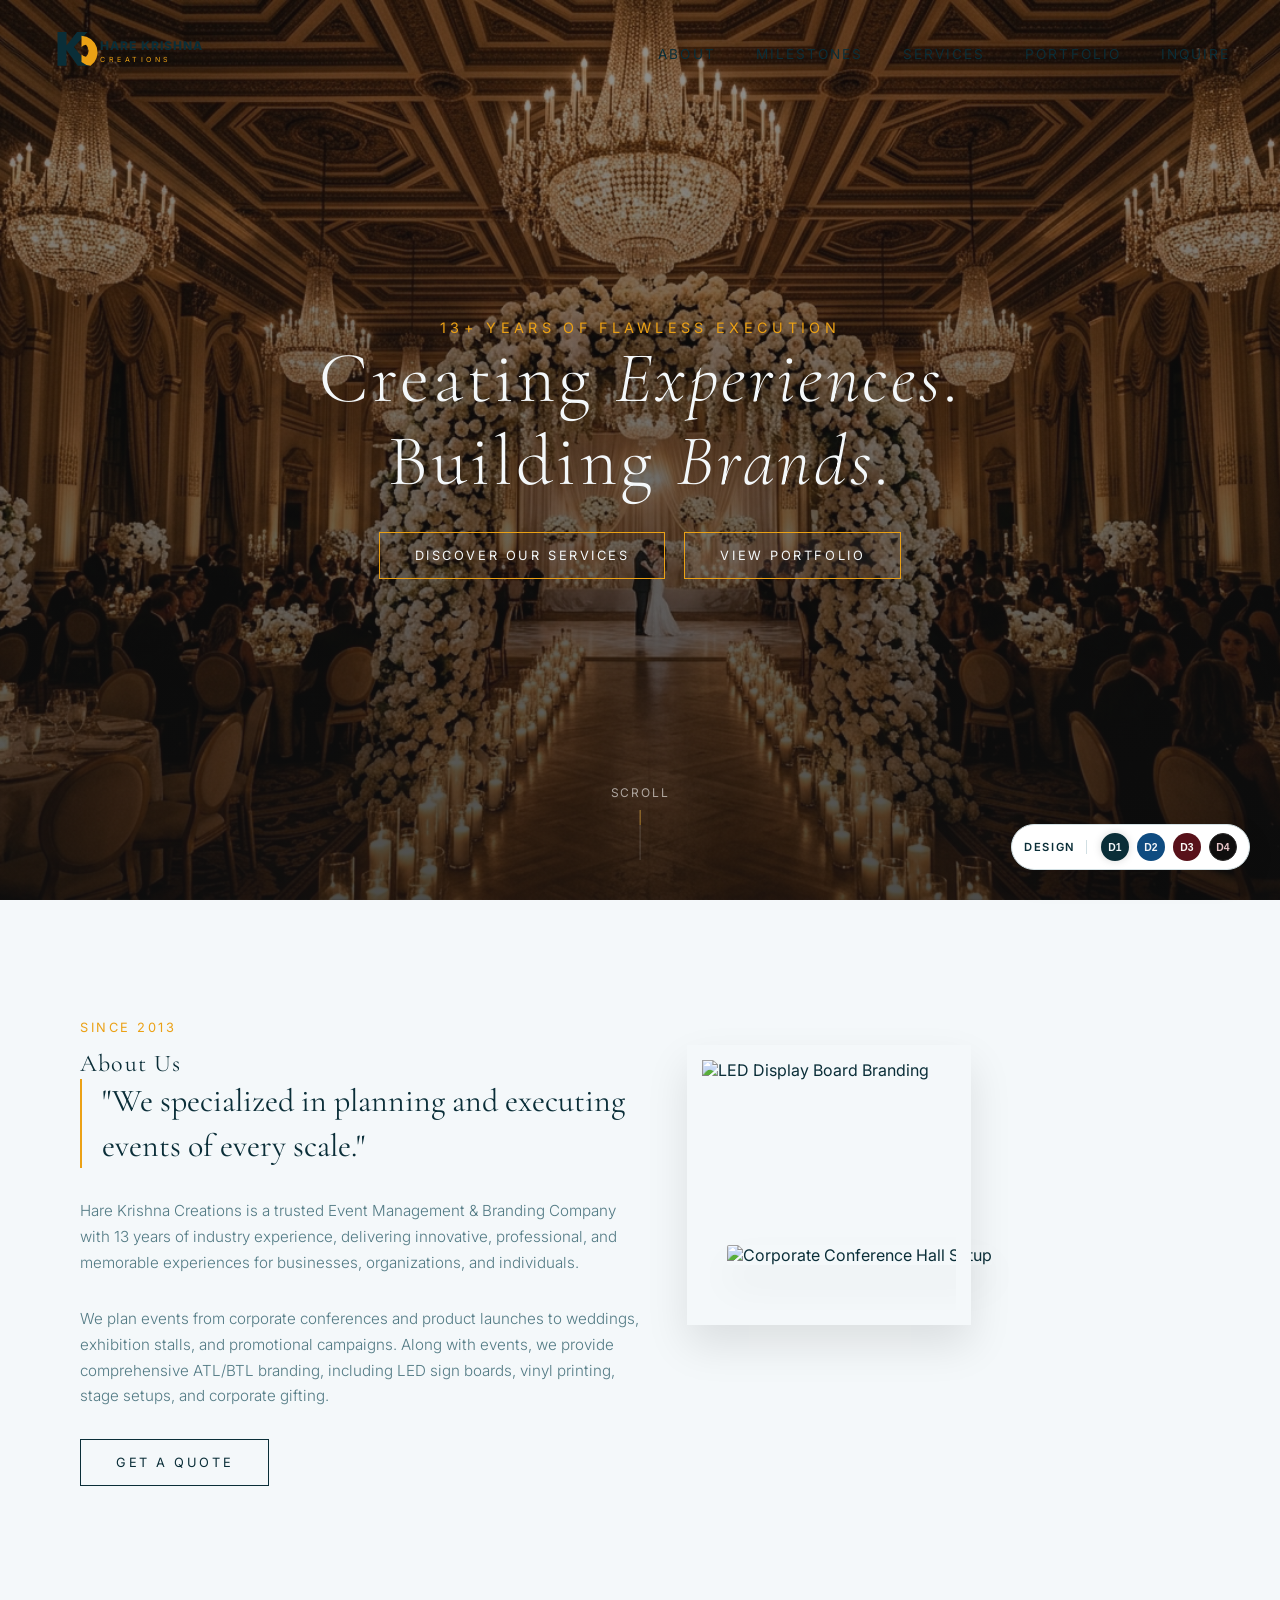
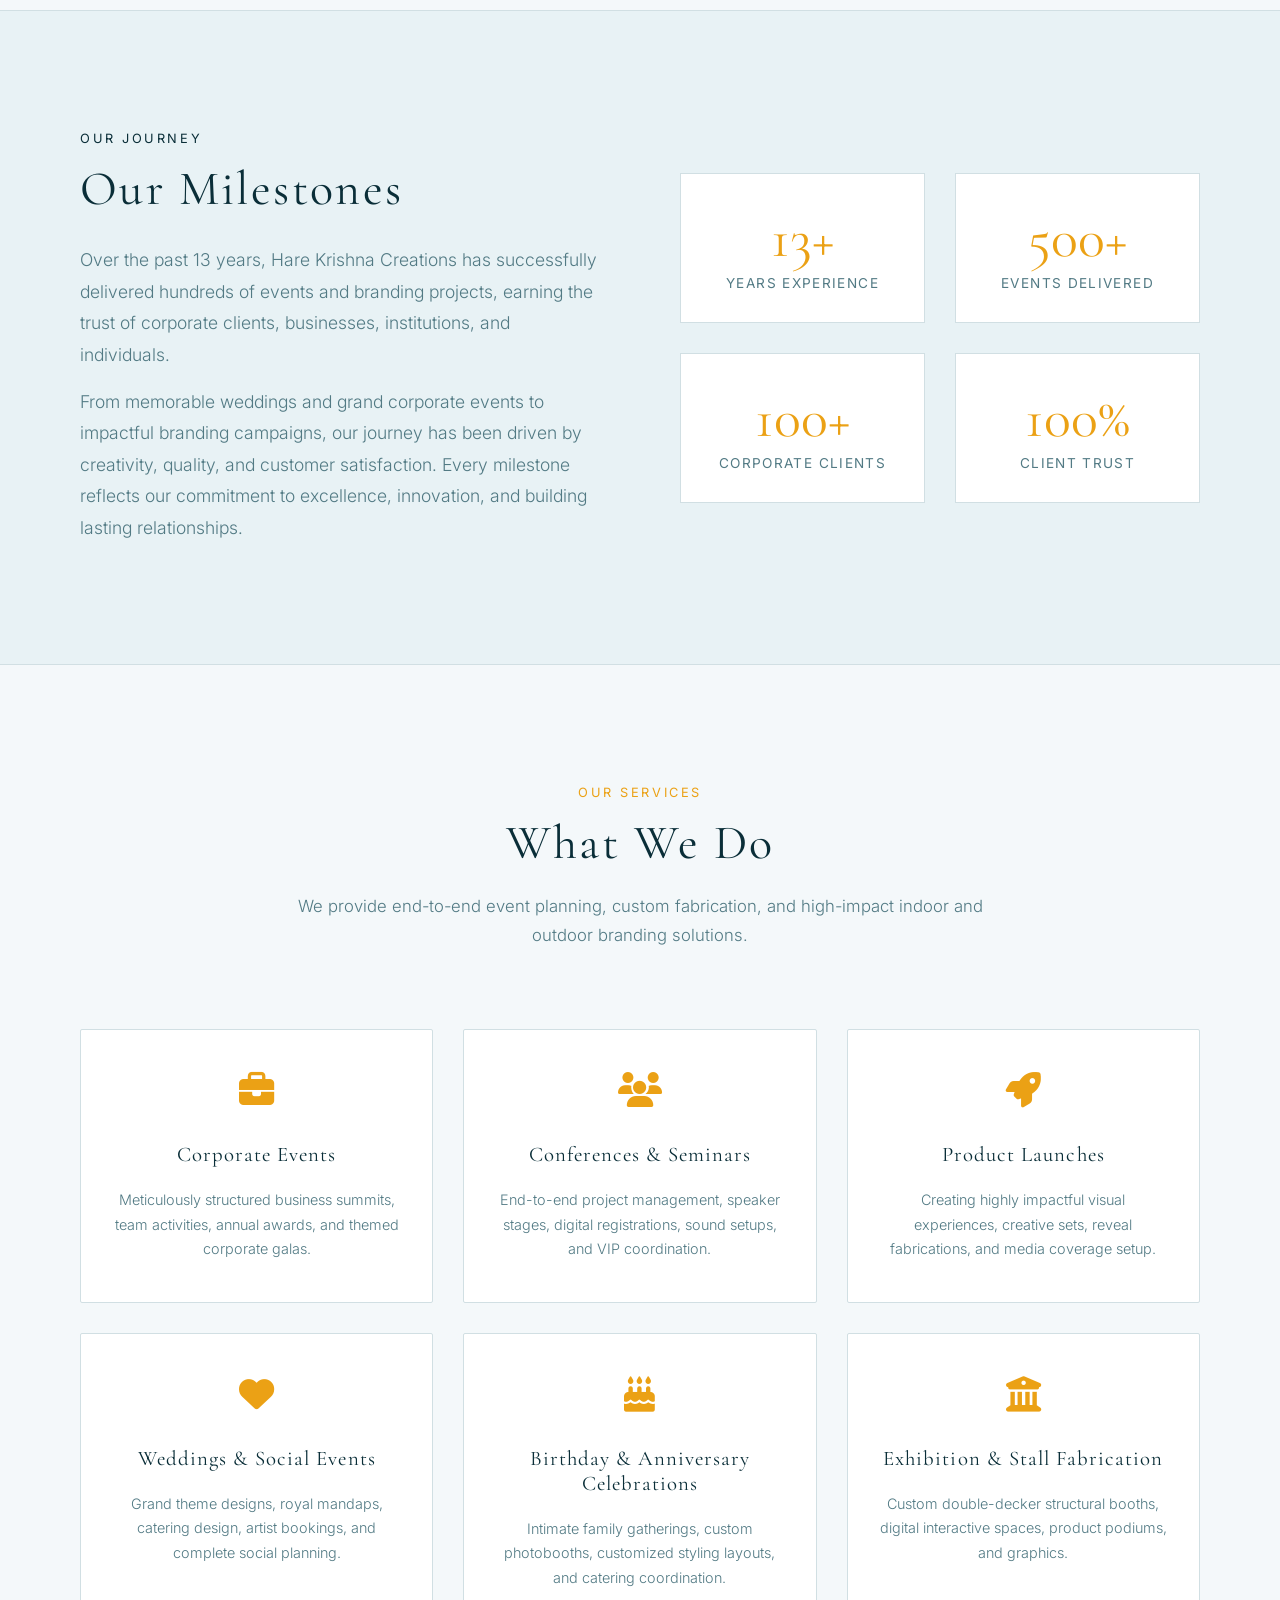
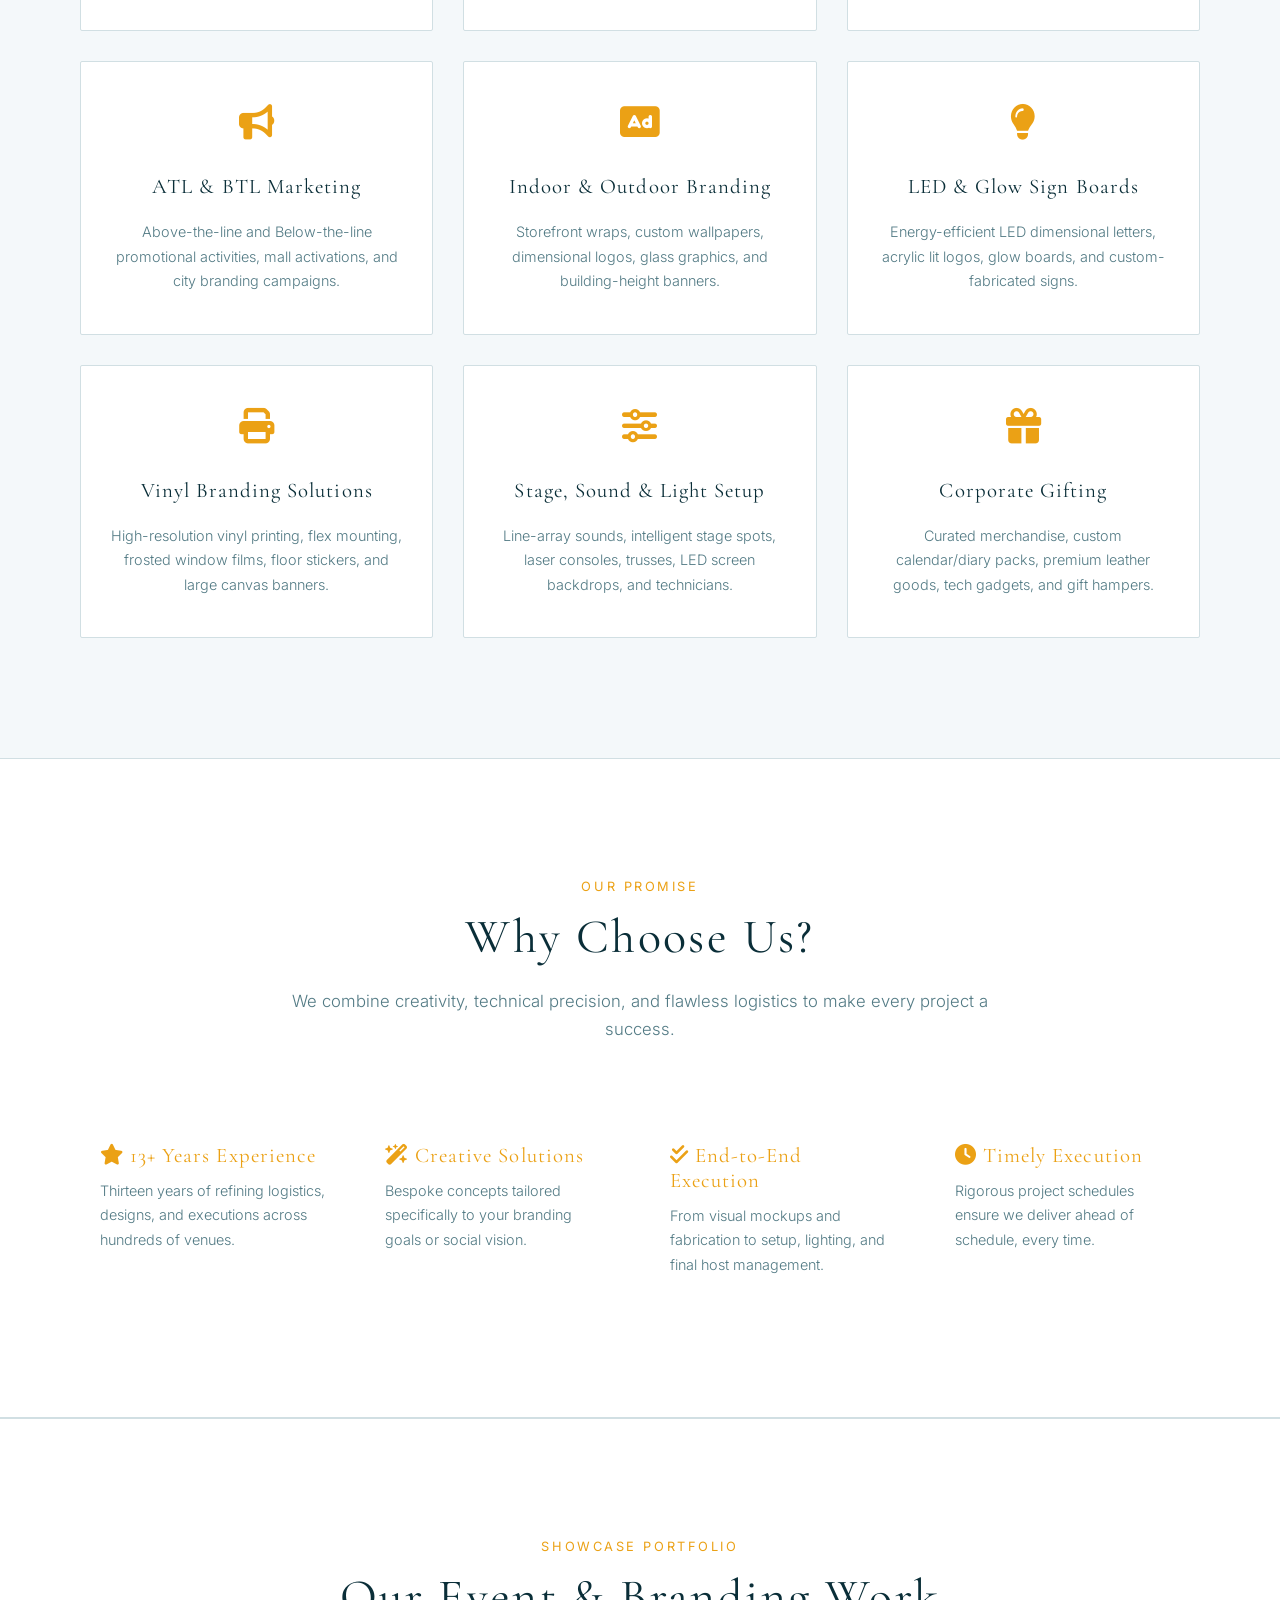
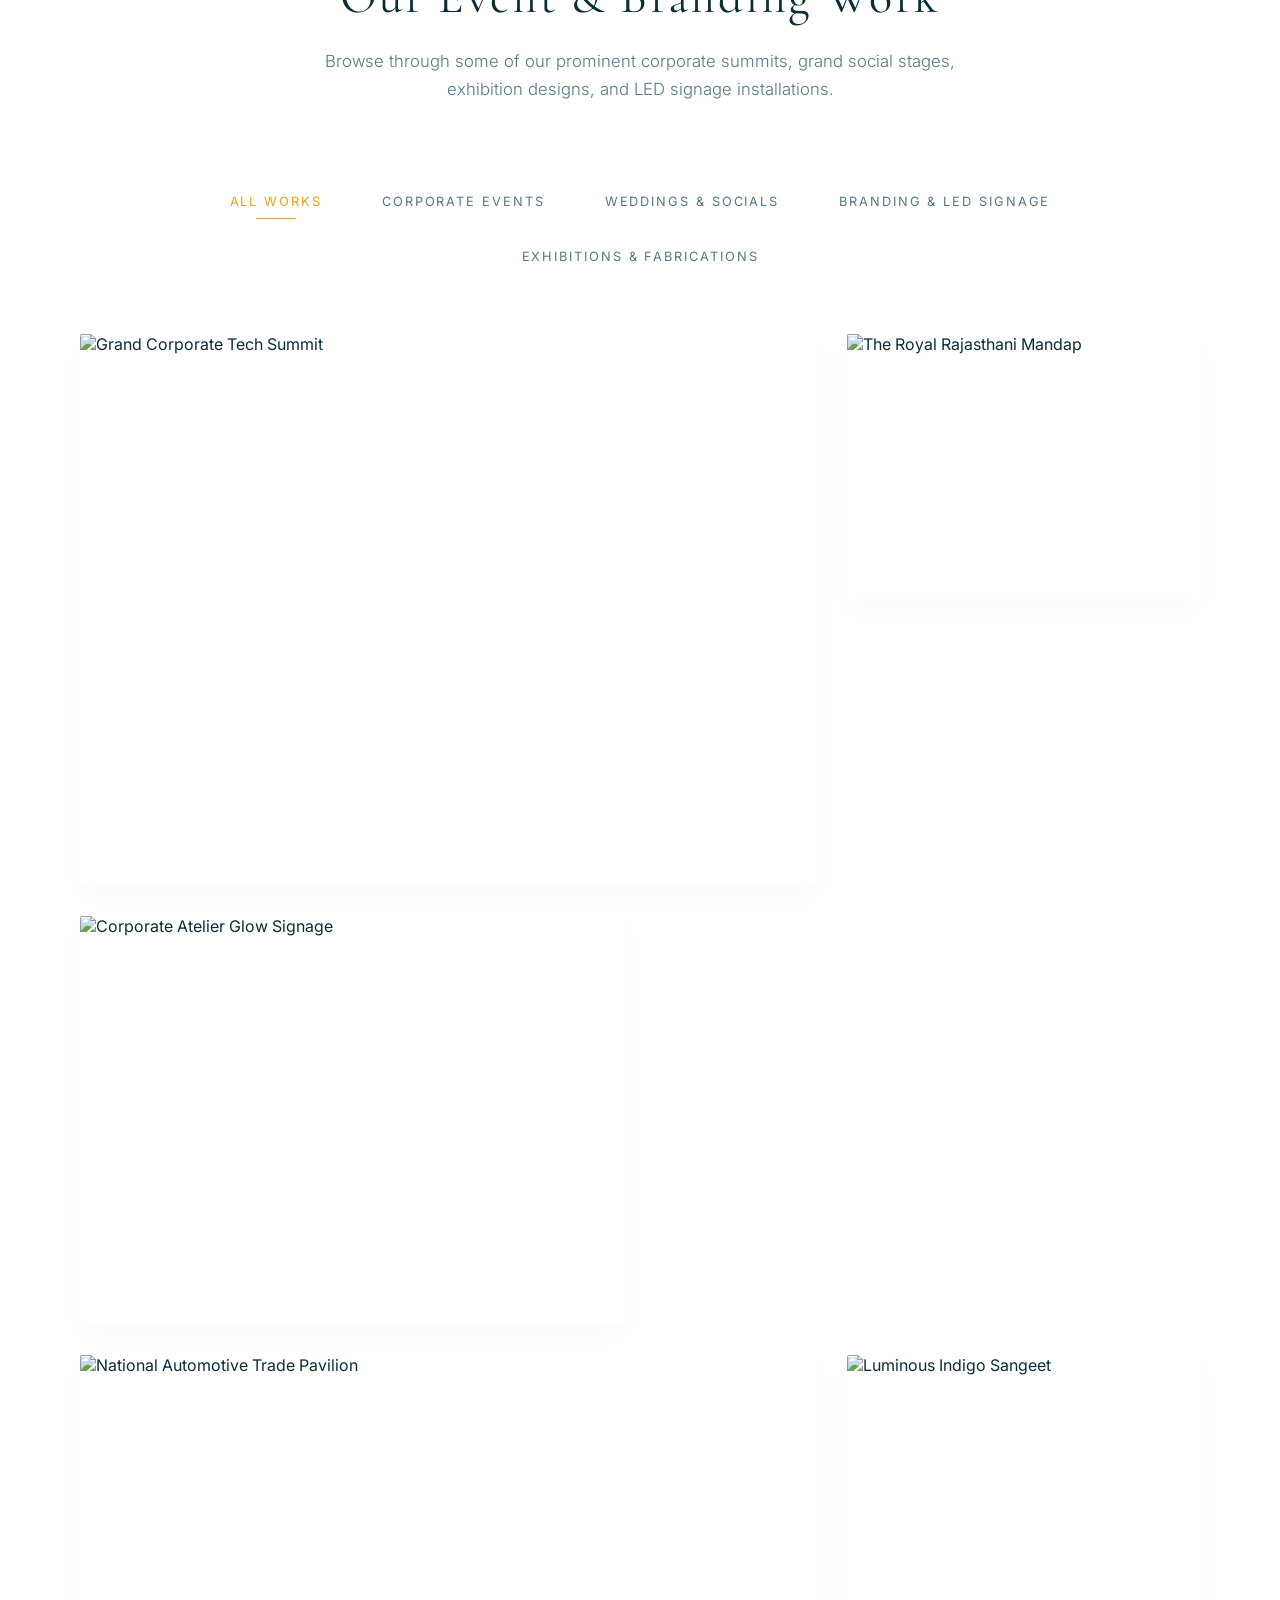
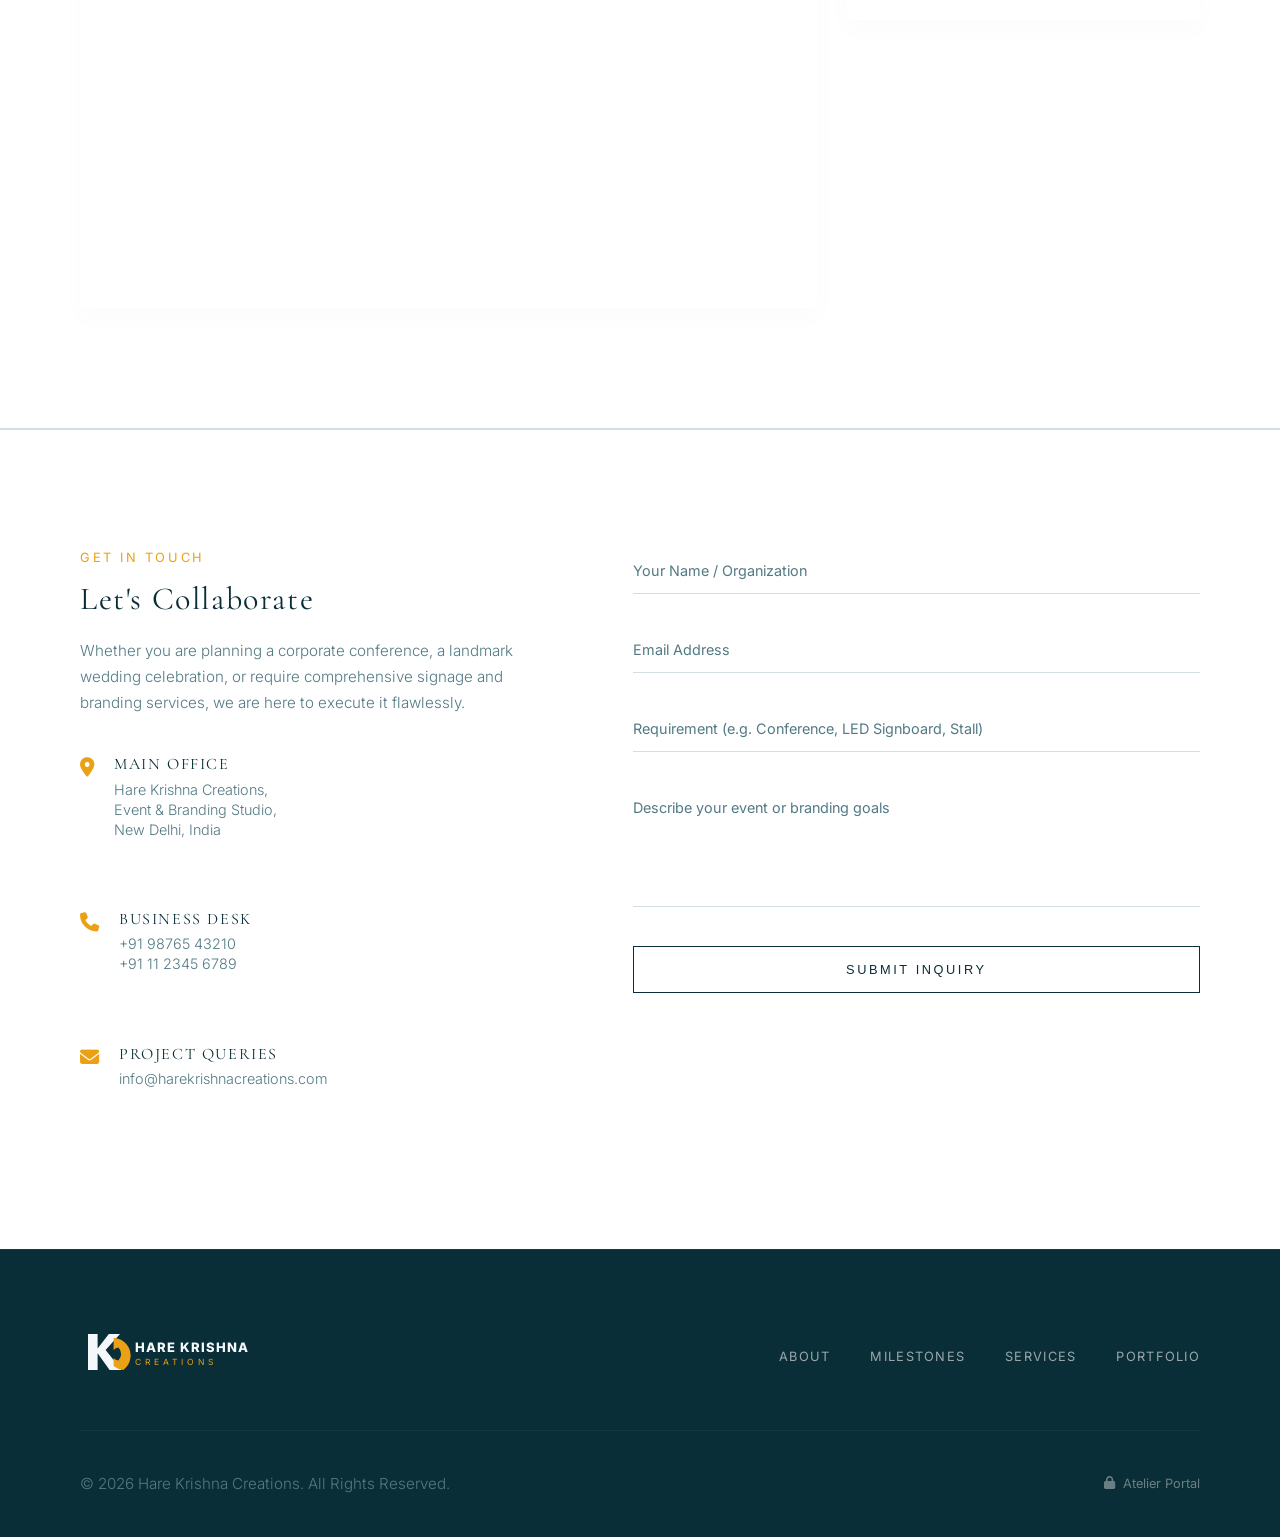
==== commit db7d8f99: "Integrate official SVG logo into navbar, footer, and admin sidebar; automatically color-adaptive to " ====
--- a/index.html
+++ b/index.html
@@ -19,7 +19,18 @@
 
     <!-- Navigation Header -->
     <nav class="navbar">
-        <a href="#" class="nav-logo">Hare Krishna Creations</a>
+        <a href="#" class="nav-logo">
+            <svg class="logo-svg" width="200" height="45" viewBox="0 0 200 45" xmlns="http://www.w3.org/2000/svg" style="display: block;">
+                <!-- KC Mark -->
+                <g transform="translate(0, 2) scale(0.75)">
+                    <path d="M10 0 h12 v18 l14 -18 h14 l-18 20 l20 25 h-15 l-15 -21 v21 h-12 z" fill="var(--text-primary)"/>
+                    <path d="M42 5 a22 22 0 0 1 12 40 a22 22 0 0 1 -12 -5 v-10 a10 10 0 0 0 6 3 a11 11 0 0 0 0 -16 a10 10 0 0 0 -6 3 v-10 z" fill="var(--accent-gold)"/>
+                </g>
+                <!-- Text -->
+                <text x="50" y="20" font-family="'Inter', sans-serif" font-weight="800" font-size="12" fill="var(--text-primary)" letter-spacing="1">HARE KRISHNA</text>
+                <text x="50" y="32" font-family="'Inter', sans-serif" font-weight="400" font-size="7" fill="var(--accent-gold)" letter-spacing="3.5">CREATIONS</text>
+            </svg>
+        </a>
         <ul class="nav-links">
             <li><a href="#about">About</a></li>
             <li><a href="#milestones">Milestones</a></li>
@@ -97,19 +108,19 @@
                     </p>
                 </div>
                 <div class="reveal" style="display: grid; grid-template-columns: 1fr 1fr; gap: 30px; align-items: center; justify-items: center;" style="transition-delay: 0.2s;">
-                    <div style="text-align: center; padding: 30px; background: white; border: 1px solid var(--border-color); width: 100%;">
+                    <div style="text-align: center; padding: 30px; background: var(--bg-secondary); border: 1px solid var(--border-color); width: 100%;">
                         <span style="font-family: var(--font-serif); font-size: 3.5rem; color: var(--accent-gold); display: block;">13+</span>
                         <span style="font-size: 0.85rem; text-transform: uppercase; letter-spacing: 0.1em; color: var(--text-secondary);">Years Experience</span>
                     </div>
-                    <div style="text-align: center; padding: 30px; background: white; border: 1px solid var(--border-color); width: 100%;">
+                    <div style="text-align: center; padding: 30px; background: var(--bg-secondary); border: 1px solid var(--border-color); width: 100%;">
                         <span style="font-family: var(--font-serif); font-size: 3.5rem; color: var(--accent-gold); display: block;">500+</span>
                         <span style="font-size: 0.85rem; text-transform: uppercase; letter-spacing: 0.1em; color: var(--text-secondary);">Events Delivered</span>
                     </div>
-                    <div style="text-align: center; padding: 30px; background: white; border: 1px solid var(--border-color); width: 100%;">
+                    <div style="text-align: center; padding: 30px; background: var(--bg-secondary); border: 1px solid var(--border-color); width: 100%;">
                         <span style="font-family: var(--font-serif); font-size: 3.5rem; color: var(--accent-gold); display: block;">100+</span>
                         <span style="font-size: 0.85rem; text-transform: uppercase; letter-spacing: 0.1em; color: var(--text-secondary);">Corporate Clients</span>
                     </div>
-                    <div style="text-align: center; padding: 30px; background: white; border: 1px solid var(--border-color); width: 100%;">
+                    <div style="text-align: center; padding: 30px; background: var(--bg-secondary); border: 1px solid var(--border-color); width: 100%;">
                         <span style="font-family: var(--font-serif); font-size: 3.5rem; color: var(--accent-gold); display: block;">100%</span>
                         <span style="font-size: 0.85rem; text-transform: uppercase; letter-spacing: 0.1em; color: var(--text-secondary);">Client Trust</span>
                     </div>
@@ -324,7 +335,18 @@
     <footer class="footer">
         <div class="container">
             <div class="footer-top">
-                <div class="footer-logo">Hare Krishna <span>Creations</span></div>
+                <div class="footer-logo">
+                    <svg class="logo-svg" width="220" height="50" viewBox="0 0 220 50" xmlns="http://www.w3.org/2000/svg" style="display: block;">
+                        <!-- KC Mark -->
+                        <g transform="translate(0, 4) scale(0.8)">
+                            <path d="M10 0 h12 v18 l14 -18 h14 l-18 20 l20 25 h-15 l-15 -21 v21 h-12 z" fill="var(--text-light)"/>
+                            <path d="M42 5 a22 22 0 0 1 12 40 a22 22 0 0 1 -12 -5 v-10 a10 10 0 0 0 6 3 a11 11 0 0 0 0 -16 a10 10 0 0 0 -6 3 v-10 z" fill="var(--accent-gold)"/>
+                        </g>
+                        <!-- Text -->
+                        <text x="55" y="22" font-family="'Inter', sans-serif" font-weight="800" font-size="13" fill="var(--text-light)" letter-spacing="1">HARE KRISHNA</text>
+                        <text x="55" y="35" font-family="'Inter', sans-serif" font-weight="400" font-size="8.5" fill="var(--accent-gold)" letter-spacing="4">CREATIONS</text>
+                    </svg>
+                </div>
                 <ul class="footer-links">
                     <li><a href="#about">About</a></li>
                     <li><a href="#milestones">Milestones</a></li>
--- a/style.css
+++ b/style.css
@@ -7,35 +7,35 @@
     --transition-medium: 0.4s cubic-bezier(0.16, 1, 0.3, 1);
     --transition-fast: 0.2s cubic-bezier(0.16, 1, 0.3, 1);
     
-    /* Default Theme (D1) */
-    --bg-primary: #FAF9F6;      /* Warm Alabaster Ivory */
+    /* Default Theme (D1) - Official Brand Theme */
+    --bg-primary: #F4F8FA;      /* Ice Teal Tint */
     --bg-secondary: #FFFFFF;
-    --bg-dark: #111111;
-    --bg-dark-accent: #1C1A17;  /* Soft Rich Charcoal */
-    --text-primary: #1C1A17;
-    --text-secondary: #65605C;
-    --text-light: #FAF9F6;
-    --accent-gold: #C5A880;     /* Muted Champagne Gold */
-    --accent-gold-hover: #D4AF37; /* Vibrant Gold */
-    --accent-gold-light: #F6F2EC;
-    --border-color: #E6E1DA;
+    --bg-dark: #0A2E38;         /* Deep Peacock Teal */
+    --bg-dark-accent: #0D3A47;  
+    --text-primary: #0A2E38;    /* Deep Peacock Teal Text */
+    --text-secondary: #527A84;  /* Muted Slate Teal Text */
+    --text-light: #F4F8FA;
+    --accent-gold: #EBA115;     /* Official Mustard Gold */
+    --accent-gold-hover: #F5B01A;
+    --accent-gold-light: #E8F2F5;
+    --border-color: #D1DFE3;
     --font-serif: 'Cormorant Garamond', serif;
     --font-sans: 'Inter', sans-serif;
 }
 
-/* Theme D1 - Classic Champagne & Ivory (Original Luxury) */
+/* Theme D1 - Official Peacock Teal & Gold (Primary Brand Design) */
 body[data-theme="d1"] {
-    --bg-primary: #FAF9F6;
+    --bg-primary: #F4F8FA;
     --bg-secondary: #FFFFFF;
-    --bg-dark: #111111;
-    --bg-dark-accent: #1C1A17;
-    --text-primary: #1C1A17;
-    --text-secondary: #65605C;
-    --text-light: #FAF9F6;
-    --accent-gold: #C5A880;
-    --accent-gold-hover: #D4AF37;
-    --accent-gold-light: #F6F2EC;
-    --border-color: #E6E1DA;
+    --bg-dark: #0A2E38;
+    --bg-dark-accent: #0D3A47;
+    --text-primary: #0A2E38;
+    --text-secondary: #527A84;
+    --text-light: #F4F8FA;
+    --accent-gold: #EBA115;
+    --accent-gold-hover: #F5B01A;
+    --accent-gold-light: #E8F2F5;
+    --border-color: #D1DFE3;
     --font-serif: 'Cormorant Garamond', serif;
     --font-sans: 'Inter', sans-serif;
 }
@@ -57,21 +57,21 @@
     --font-sans: 'Inter', sans-serif;
 }
 
-/* Theme D3 - Royal Velvet Burgundy & Gold */
+/* Theme D3 - Royal Velvet Burgundy & Gold (Immersive Dark Burgundy Mode) */
 body[data-theme="d3"] {
-    --bg-primary: #FCF9F6;      /* Pearl Rose / Silk Cream */
-    --bg-secondary: #FFFFFF;
-    --bg-dark: #4A121A;         /* Deep Crimson Burgundy */
-    --bg-dark-accent: #611D25;  /* Rich Plum Accent */
-    --text-primary: #330F13;    /* Deep Wine Charcoal */
-    --text-secondary: #70575B;  /* Muted Burgundy Grey */
+    --bg-primary: #380C12;      /* Deep Midnight Burgundy */
+    --bg-secondary: #4A121A;    /* Rich Crimson Burgundy */
+    --bg-dark: #25060A;         /* Darkest Obsidian Burgundy */
+    --bg-dark-accent: #2F0A0E;  
+    --text-primary: #FCF9F6;    /* Pearl Silk Cream (High contrast) */
+    --text-secondary: #D0B6B9;  /* Muted Rose Pearl Cream */
     --text-light: #FCF9F6;
-    --accent-gold: #C09E5A;     /* Warm Lustrous Gold */
-    --accent-gold-hover: #D4AF37;
-    --accent-gold-light: #F7F1E6;
-    --border-color: #EADCD1;
-    --font-serif: 'Playfair Display', serif;
-    --font-sans: 'Montserrat', sans-serif;
+    --accent-gold: #D2B06C;     /* Bright Warm Gold */
+    --accent-gold-hover: #E3C588;
+    --accent-gold-light: #4F161E; /* Rich Burgundy Gold Tint */
+    --border-color: #5D1A23;    /* Crimson Border */
+    --font-serif: 'Cormorant Garamond', serif; /* Exquisite elegant serif font */
+    --font-sans: 'Inter', sans-serif;
 }
 
 /* Theme D4 - Modern Minimalist Dark (Obsidian & Blush) */
@@ -1229,7 +1229,7 @@
     box-shadow: 0 0 8px rgba(0,0,0,0.15);
 }
 
-.theme-btn-d1 { background: #C5A880; color: #FAF9F6; }
+.theme-btn-d1 { background: #0A2E38; color: #F4F8FA; }
 .theme-btn-d2 { background: #0F4C81; color: #F4F6F9; }
 .theme-btn-d3 { background: #58111A; color: #FAF9F6; }
 .theme-btn-d4 { background: #0F0E0E; color: #E8C5C8; border: 1px solid #2D2B2B; }
@@ -1382,6 +1382,8 @@
     font-size: 2.2rem;
     color: var(--text-primary);
     position: relative;
+    font-style: italic;
+    font-weight: 300;
 }
 
 body[data-theme="d3"] .story-text blockquote::before,
@@ -1476,9 +1478,7 @@
     right: 40px;
     top: 40px;
 }
-
-
-
-
-
-
+body[data-theme="d3"] .navbar.scrolled {
+    background: rgba(37, 6, 10, 0.95);
+    border-bottom: 1px solid var(--border-color);
+}
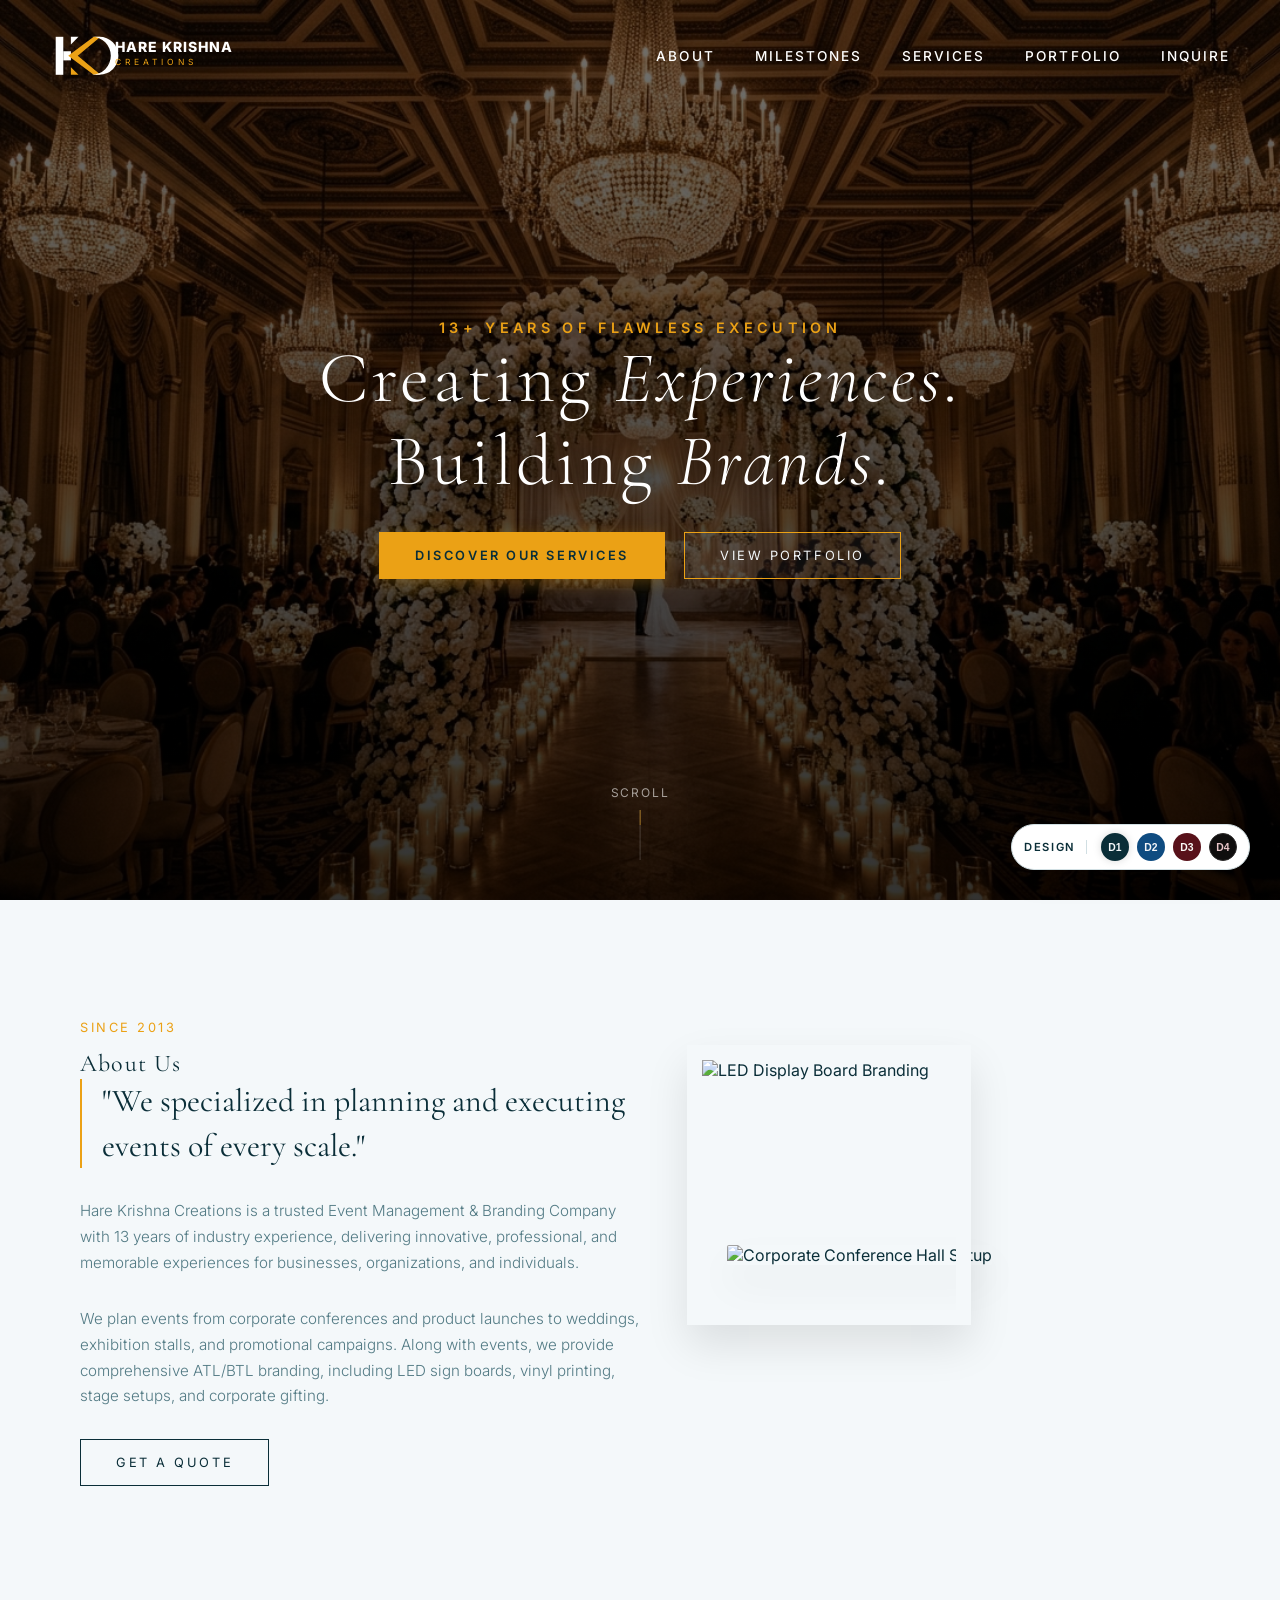
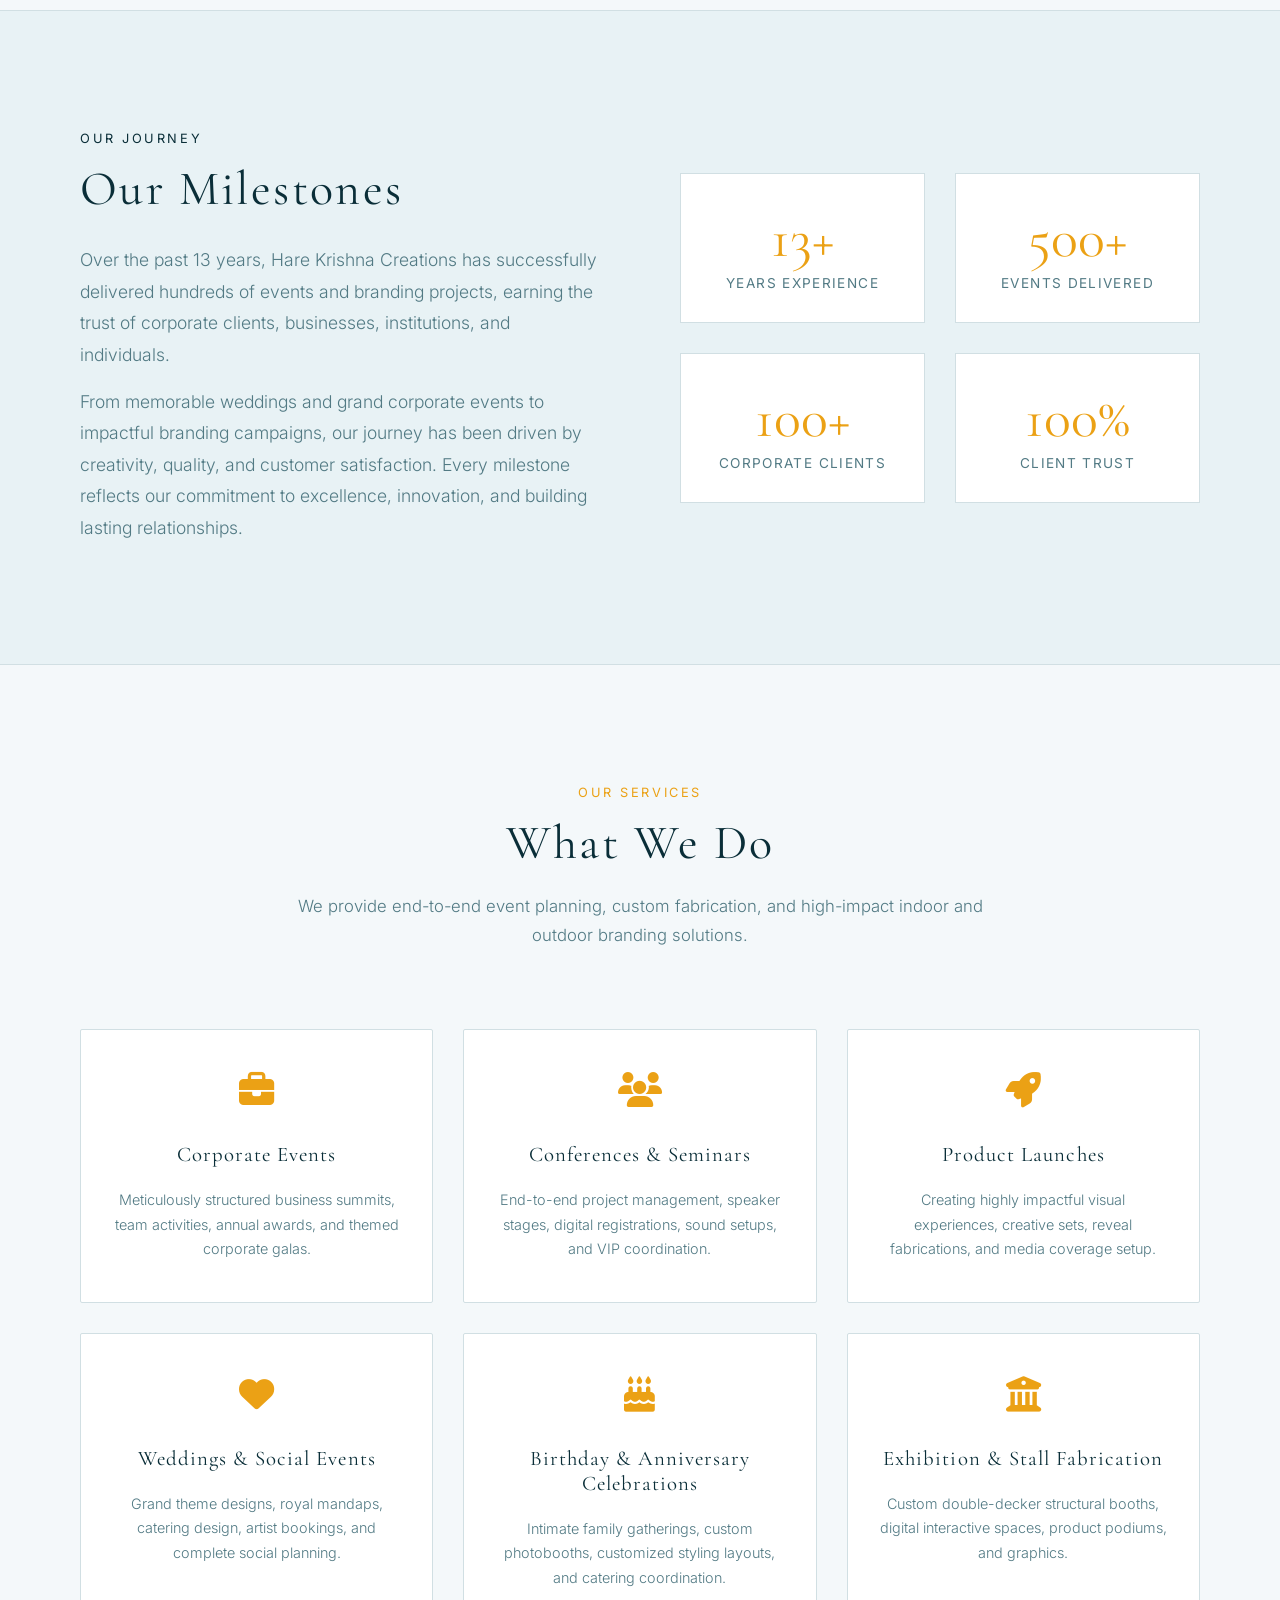
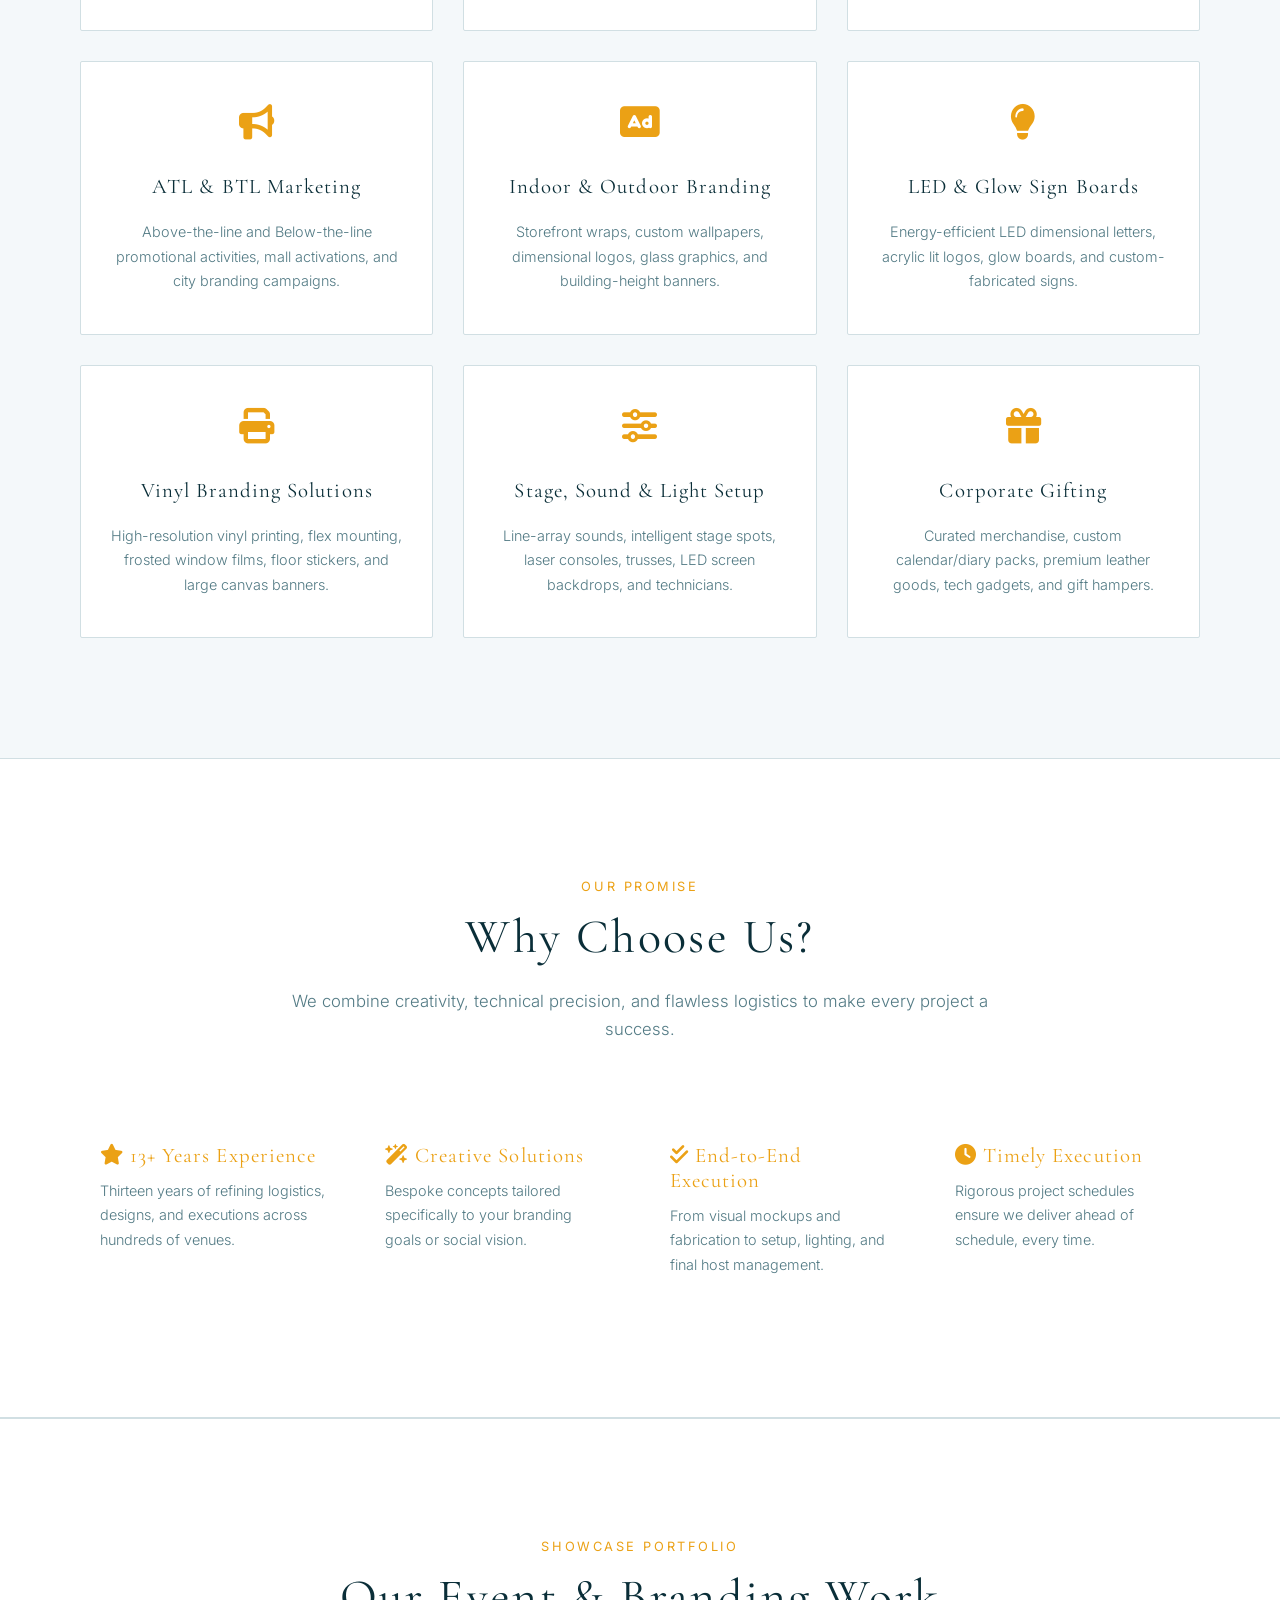
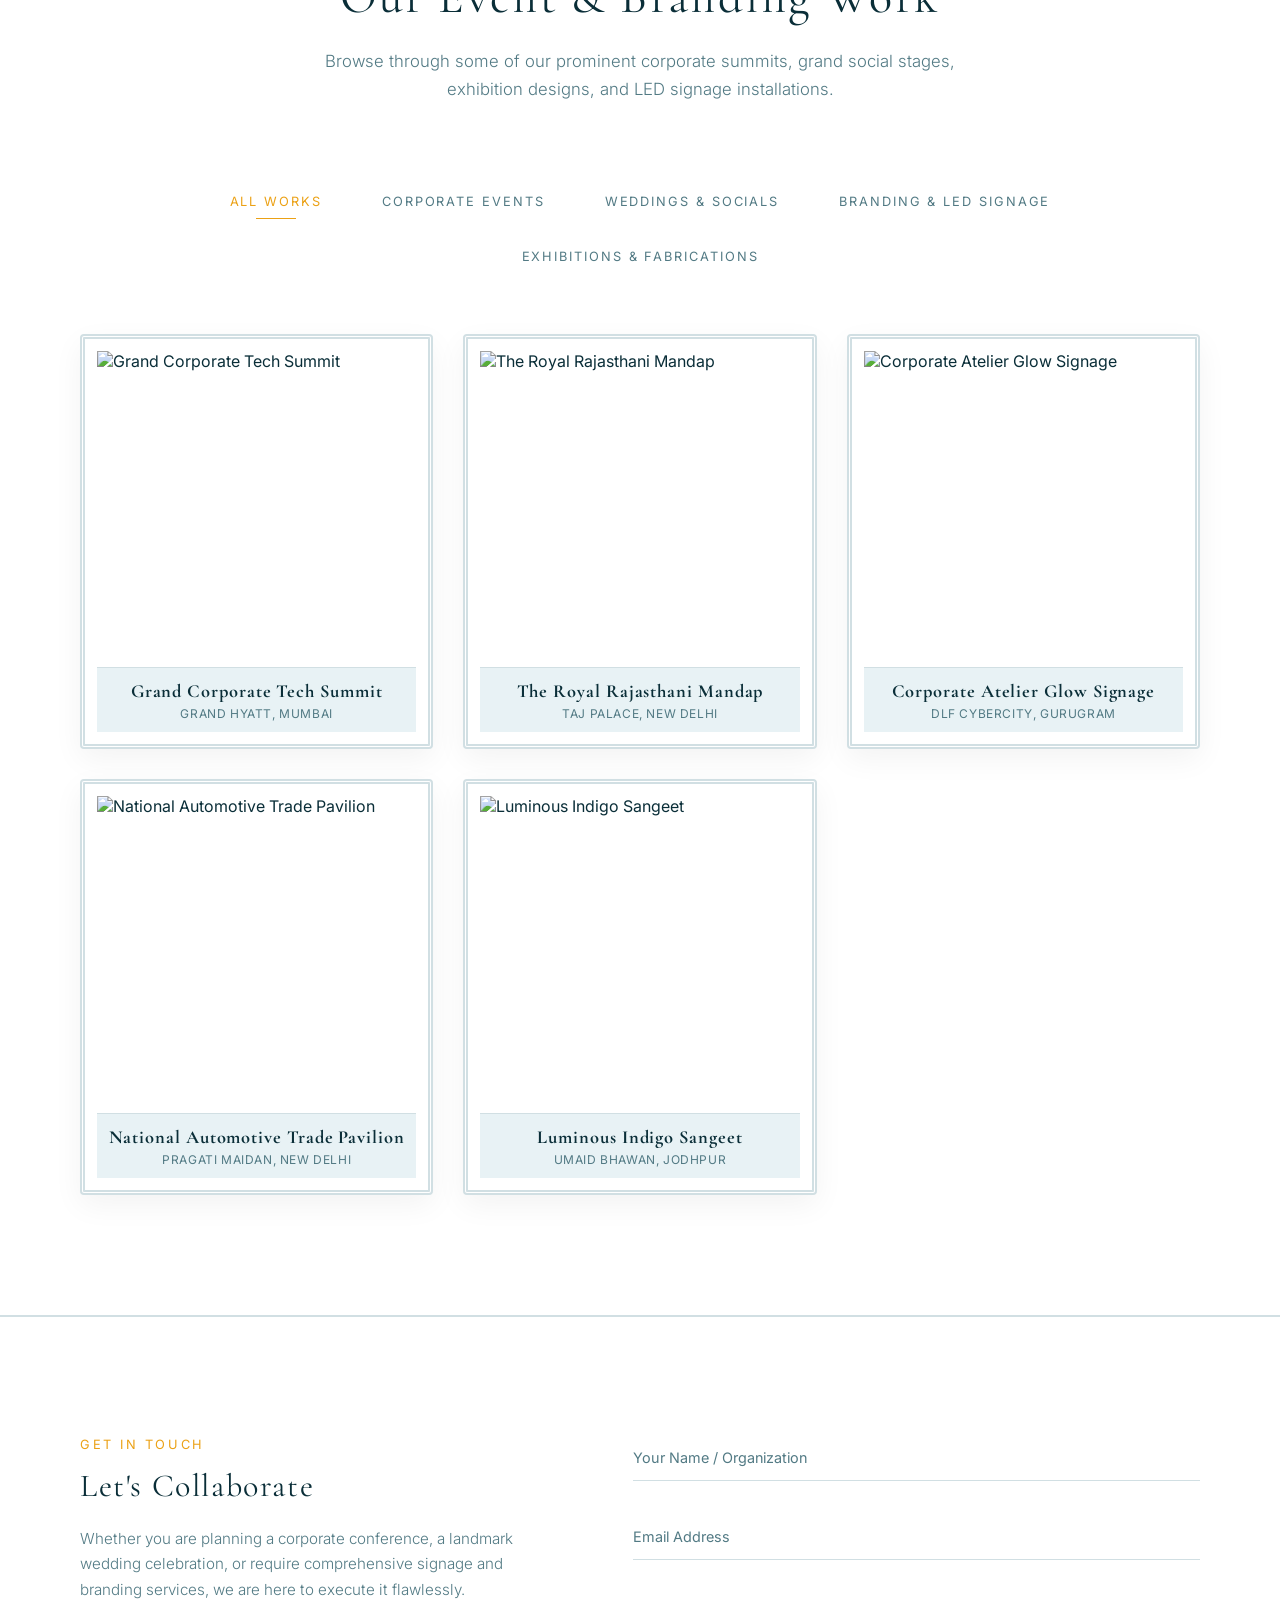
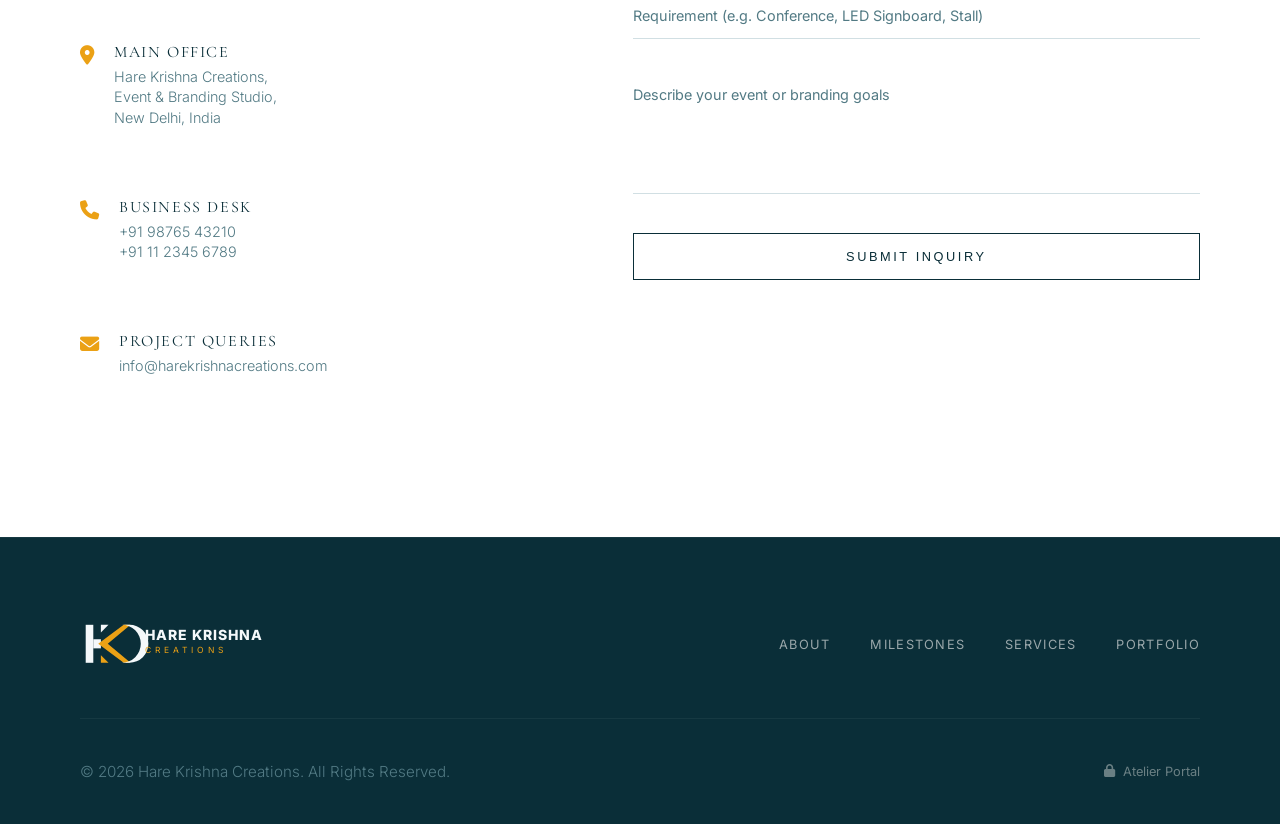
==== commit 177d02ed: "Update SVG logo to match the exact geometry of the official Hare Krishna Creations KC logo mark" ====
--- a/index.html
+++ b/index.html
@@ -20,15 +20,25 @@
     <!-- Navigation Header -->
     <nav class="navbar">
         <a href="#" class="nav-logo">
-            <svg class="logo-svg" width="200" height="45" viewBox="0 0 200 45" xmlns="http://www.w3.org/2000/svg" style="display: block;">
-                <!-- KC Mark -->
-                <g transform="translate(0, 2) scale(0.75)">
-                    <path d="M10 0 h12 v18 l14 -18 h14 l-18 20 l20 25 h-15 l-15 -21 v21 h-12 z" fill="var(--text-primary)"/>
-                    <path d="M42 5 a22 22 0 0 1 12 40 a22 22 0 0 1 -12 -5 v-10 a10 10 0 0 0 6 3 a11 11 0 0 0 0 -16 a10 10 0 0 0 -6 3 v-10 z" fill="var(--accent-gold)"/>
+            <svg class="logo-svg" width="220" height="50" viewBox="0 0 220 50" xmlns="http://www.w3.org/2000/svg" style="display: block;">
+                <!-- KC Brand Logo Mark -->
+                <g transform="translate(0, 3) scale(0.38)">
+                    <!-- Left Stem (Teal) -->
+                    <path d="M 15 10 h 20 v 100 h -20 z" fill="var(--text-primary)" />
+                    <!-- Waist (Teal) -->
+                    <path d="M 35 48 h 20 v 24 h -20 z" fill="var(--text-primary)" />
+                    <!-- Top Cap (Teal) -->
+                    <path d="M 55 10 h 20 l -20 20 z" fill="var(--text-primary)" />
+                    <!-- Bottom Cap (Gold) -->
+                    <path d="M 55 110 h 20 l -20 -20 z" fill="var(--accent-gold)" />
+                    <!-- Chevron (Gold) -->
+                    <path d="M 48 60 L 115 10 h 18 L 73 60 L 133 110 h -18 Z" fill="var(--accent-gold)" />
+                    <!-- C Shape (Teal) -->
+                    <path d="M 110 10 h 20 a 50 50 0 0 1 0 100 h -20 a 30 30 0 0 0 0 -100 z" fill="var(--text-primary)" />
                 </g>
                 <!-- Text -->
-                <text x="50" y="20" font-family="'Inter', sans-serif" font-weight="800" font-size="12" fill="var(--text-primary)" letter-spacing="1">HARE KRISHNA</text>
-                <text x="50" y="32" font-family="'Inter', sans-serif" font-weight="400" font-size="7" fill="var(--accent-gold)" letter-spacing="3.5">CREATIONS</text>
+                <text x="65" y="22" font-family="'Inter', sans-serif" font-weight="800" font-size="14" fill="var(--text-primary)" letter-spacing="1">HARE KRISHNA</text>
+                <text x="65" y="35" font-family="'Inter', sans-serif" font-weight="400" font-size="8.5" fill="var(--accent-gold)" letter-spacing="4">CREATIONS</text>
             </svg>
         </a>
         <ul class="nav-links">
@@ -337,14 +347,24 @@
             <div class="footer-top">
                 <div class="footer-logo">
                     <svg class="logo-svg" width="220" height="50" viewBox="0 0 220 50" xmlns="http://www.w3.org/2000/svg" style="display: block;">
-                        <!-- KC Mark -->
-                        <g transform="translate(0, 4) scale(0.8)">
-                            <path d="M10 0 h12 v18 l14 -18 h14 l-18 20 l20 25 h-15 l-15 -21 v21 h-12 z" fill="var(--text-light)"/>
-                            <path d="M42 5 a22 22 0 0 1 12 40 a22 22 0 0 1 -12 -5 v-10 a10 10 0 0 0 6 3 a11 11 0 0 0 0 -16 a10 10 0 0 0 -6 3 v-10 z" fill="var(--accent-gold)"/>
+                        <!-- KC Brand Logo Mark -->
+                        <g transform="translate(0, 3) scale(0.38)">
+                            <!-- Left Stem (Light) -->
+                            <path d="M 15 10 h 20 v 100 h -20 z" fill="var(--text-light)" />
+                            <!-- Waist (Light) -->
+                            <path d="M 35 48 h 20 v 24 h -20 z" fill="var(--text-light)" />
+                            <!-- Top Cap (Light) -->
+                            <path d="M 55 10 h 20 l -20 20 z" fill="var(--text-light)" />
+                            <!-- Bottom Cap (Gold) -->
+                            <path d="M 55 110 h 20 l -20 -20 z" fill="var(--accent-gold)" />
+                            <!-- Chevron (Gold) -->
+                            <path d="M 48 60 L 115 10 h 18 L 73 60 L 133 110 h -18 Z" fill="var(--accent-gold)" />
+                            <!-- C Shape (Light) -->
+                            <path d="M 110 10 h 20 a 50 50 0 0 1 0 100 h -20 a 30 30 0 0 0 0 -100 z" fill="var(--text-light)" />
                         </g>
                         <!-- Text -->
-                        <text x="55" y="22" font-family="'Inter', sans-serif" font-weight="800" font-size="13" fill="var(--text-light)" letter-spacing="1">HARE KRISHNA</text>
-                        <text x="55" y="35" font-family="'Inter', sans-serif" font-weight="400" font-size="8.5" fill="var(--accent-gold)" letter-spacing="4">CREATIONS</text>
+                        <text x="65" y="22" font-family="'Inter', sans-serif" font-weight="800" font-size="14" fill="var(--text-light)" letter-spacing="1">HARE KRISHNA</text>
+                        <text x="65" y="35" font-family="'Inter', sans-serif" font-weight="400" font-size="8.5" fill="var(--accent-gold)" letter-spacing="4">CREATIONS</text>
                     </svg>
                 </div>
                 <ul class="footer-links">
--- a/style.css
+++ b/style.css
@@ -232,21 +232,25 @@
 
 .navbar.scrolled {
     padding: 15px 50px;
-    background: rgba(250, 249, 246, 0.85);
+    background: rgba(244, 248, 250, 0.95);
     backdrop-filter: blur(15px);
     border-bottom: 1px solid var(--border-color);
 }
 
 .nav-logo {
-    font-family: var(--font-serif);
-    font-size: 1.5rem;
-    letter-spacing: 0.15em;
-    color: var(--text-primary);
-    text-transform: uppercase;
-}
-
-.navbar.scrolled .nav-logo {
-    color: var(--text-primary);
+    display: block;
+}
+
+/* Nav Logo SVG Dynamic Fill Controller */
+.nav-logo svg path[fill="var(--text-primary)"],
+.nav-logo svg text[fill="var(--text-primary)"] {
+    fill: #FFFFFF; /* High-contrast white when overlaying dark hero banner */
+    transition: fill var(--transition-medium);
+}
+
+.navbar.scrolled .nav-logo svg path[fill="var(--text-primary)"],
+.navbar.scrolled .nav-logo svg text[fill="var(--text-primary)"] {
+    fill: var(--text-primary); /* Returns to brand teal/burgundy when scrolled */
 }
 
 .nav-links {
@@ -259,10 +263,15 @@
     font-size: 0.85rem;
     text-transform: uppercase;
     letter-spacing: 0.15em;
-    font-weight: 400;
-    color: var(--text-primary);
+    font-weight: 500;
+    color: #FFFFFF; /* High-contrast white by default on dark hero background */
     position: relative;
     padding: 5px 0;
+    transition: color var(--transition-medium);
+}
+
+.navbar.scrolled .nav-links a {
+    color: var(--text-primary); /* Standard dark text when nav is scrolled */
 }
 
 .nav-links a::after {
@@ -277,7 +286,7 @@
 }
 
 .nav-links a:hover {
-    color: var(--accent-gold);
+    color: var(--accent-gold) !important;
 }
 
 .nav-links a:hover::after {
@@ -352,6 +361,8 @@
     letter-spacing: 0.3em;
     margin-bottom: 20px;
     color: var(--accent-gold);
+    font-weight: 600;
+    text-shadow: 0 2px 8px rgba(0,0,0,0.6);
     opacity: 0;
     transform: translateY(20px);
     animation: fadeUp 1.2s cubic-bezier(0.16, 1, 0.3, 1) 0.5s forwards;
@@ -362,6 +373,8 @@
     font-weight: 300;
     margin-bottom: 30px;
     line-height: 1.15;
+    color: #FFFFFF; /* High-contrast pure white */
+    text-shadow: 0 4px 20px rgba(0,0,0,0.6);
     opacity: 0;
     transform: translateY(30px);
     animation: fadeUp 1.5s cubic-bezier(0.16, 1, 0.3, 1) 0.7s forwards;
@@ -376,6 +389,20 @@
     opacity: 0;
     transform: translateY(20px);
     animation: fadeUp 1.2s cubic-bezier(0.16, 1, 0.3, 1) 1s forwards;
+}
+
+.hero-cta .btn-luxury:first-child {
+    background-color: var(--accent-gold);
+    color: #0A2E38 !important; /* Deep Navy brand teal color for readable text */
+    font-weight: 600;
+    border-color: var(--accent-gold);
+    box-shadow: 0 4px 15px rgba(235, 161, 21, 0.3);
+}
+
+.hero-cta .btn-luxury:first-child:hover {
+    background-color: transparent;
+    color: #FFFFFF !important;
+    box-shadow: none;
 }
 
 .btn-luxury {
@@ -391,6 +418,7 @@
     overflow: hidden;
     background: transparent;
     cursor: pointer;
+    transition: color var(--transition-fast), border-color var(--transition-fast), background-color var(--transition-fast);
 }
 
 .btn-luxury::before {
@@ -624,85 +652,94 @@
     gap: 30px;
 }
 
-/* Custom Masonry-like span sizes */
+/* Symmetrical Portrait Cards (Default Layout) */
 .portfolio-item {
-    grid-column: span 3;
+    grid-column: span 2; /* Symmetrical 3 columns per row */
     position: relative;
     overflow: hidden;
-    aspect-ratio: 4/3;
-    border-radius: 2px;
+    aspect-ratio: 0.85; /* Elegant portrait frames */
+    border-radius: 4px;
     cursor: pointer;
-    box-shadow: 0 10px 30px rgba(0,0,0,0.02);
-}
-
-.portfolio-item:nth-child(3n+1) {
-    grid-column: span 4;
-}
-.portfolio-item:nth-child(3n+2) {
-    grid-column: span 2;
+    box-shadow: 0 10px 30px rgba(0,0,0,0.05);
+    background: var(--bg-secondary);
+    border: 5px double var(--border-color);
+    padding: 12px;
+    transition: transform var(--transition-medium), border-color var(--transition-medium), box-shadow var(--transition-medium);
+}
+
+.portfolio-item:hover {
+    transform: translateY(-5px);
+    box-shadow: 0 15px 35px rgba(0, 0, 0, 0.1);
+    border-color: var(--accent-gold);
 }
 
 .portfolio-img {
     width: 100%;
-    height: 100%;
+    height: calc(100% - 65px); /* Space for bottom metadata strip */
     object-fit: cover;
     transition: transform 1.2s var(--transition-slow);
 }
 
+.portfolio-item:hover .portfolio-img {
+    transform: scale(1.04);
+}
+
+/* Static bottom strip - always readable */
 .portfolio-overlay {
     position: absolute;
-    top: 0;
-    left: 0;
-    width: 100%;
-    height: 100%;
-    background: linear-gradient(to top, rgba(17,17,17,0.95) 0%, rgba(17,17,17,0.4) 60%, rgba(17,17,17,0.1) 100%);
-    opacity: 0;
+    height: 65px;
+    width: calc(100% - 24px);
+    left: 12px;
+    bottom: 12px;
+    background: var(--bg-secondary);
+    opacity: 1; /* Always visible */
+    padding: 8px 10px;
+    text-align: center;
     display: flex;
     flex-direction: column;
-    justify-content: flex-end;
-    padding: 40px;
-    transition: opacity 0.5s var(--transition-medium);
-    z-index: 2;
-}
-
-.portfolio-item:hover .portfolio-img {
-    transform: scale(1.08);
-}
-
-.portfolio-item:hover .portfolio-overlay {
-    opacity: 1;
-}
-
-.portfolio-cat {
-    color: var(--accent-gold);
+    justify-content: center;
+    top: auto;
+    border-top: 1px solid var(--border-color);
+    transition: background-color var(--transition-fast);
+}
+
+/* D1 (Peacock Teal / Navy) Highlights to make text highly visible */
+body[data-theme="d1"] .portfolio-overlay {
+    background: #E8F2F5; /* Highlighted light ice-blue/teal tint container */
+    border-top: 1px solid #D1DFE3;
+}
+
+body[data-theme="d1"] .portfolio-title {
+    color: #0A2E38 !important; /* Bold Navy Blue / Peacock Teal */
+    font-weight: 700;
+}
+
+body[data-theme="d1"] .portfolio-loc {
+    color: #527A84 !important; /* Slate Teal info text */
+}
+
+/* Default portfolio text styles */
+.portfolio-title {
+    color: var(--text-primary);
+    font-family: var(--font-serif);
+    font-size: 1.15rem;
+    margin-bottom: 4px;
+    font-weight: 600;
+    white-space: nowrap;
+    overflow: hidden;
+    text-overflow: ellipsis;
+    transition: color var(--transition-fast);
+}
+
+.portfolio-loc {
+    color: var(--text-secondary);
     font-size: 0.75rem;
     text-transform: uppercase;
-    letter-spacing: 0.2em;
-    margin-bottom: 8px;
-    transform: translateY(15px);
-    transition: transform 0.6s var(--transition-slow) 0.05s;
-}
-
-.portfolio-title {
-    color: var(--text-light);
-    font-size: 1.8rem;
-    margin-bottom: 12px;
-    transform: translateY(15px);
-    transition: transform 0.6s var(--transition-slow) 0.1s;
-}
-
-.portfolio-loc {
-    color: rgba(250, 249, 246, 0.6);
-    font-size: 0.8rem;
     letter-spacing: 0.05em;
-    transform: translateY(15px);
-    transition: transform 0.6s var(--transition-slow) 0.15s;
-}
-
-.portfolio-item:hover .portfolio-cat,
-.portfolio-item:hover .portfolio-title,
-.portfolio-item:hover .portfolio-loc {
-    transform: translateY(0);
+}
+
+.portfolio-cat {
+    display: none; /* Keep layout clean and symmetrical */
 }
 
 /* Services Capabilities */
@@ -1309,52 +1346,25 @@
 
 body[data-theme="d3"] .service-card {
     border: 2px double var(--border-color);
-    background: #FFFCF9;
+    background: var(--bg-secondary);
 }
 
 body[data-theme="d3"] .portfolio-item {
-    grid-column: span 2 !important;
     border: 5px double var(--border-color);
-    background: #FFFFFF;
-    padding: 12px;
-    aspect-ratio: 0.85;
-}
-
-body[data-theme="d3"] .portfolio-img {
-    height: calc(100% - 60px);
+    background: var(--bg-secondary);
 }
 
 body[data-theme="d3"] .portfolio-overlay {
-    position: absolute;
-    height: 60px;
-    width: calc(100% - 24px);
-    left: 12px;
-    bottom: 12px;
-    background: #FFFFFF;
-    opacity: 1;
-    padding: 8px 0;
-    text-align: center;
-    display: flex;
-    flex-direction: column;
-    justify-content: center;
-    top: auto;
+    background: var(--bg-secondary);
+    border-top: 1px solid var(--border-color);
 }
 
 body[data-theme="d3"] .portfolio-title {
     color: var(--text-primary) !important;
-    font-size: 1.1rem;
-    margin-bottom: 2px;
 }
 
 body[data-theme="d3"] .portfolio-loc {
     color: var(--accent-gold) !important;
-    font-size: 0.75rem;
-    text-transform: uppercase;
-    letter-spacing: 0.05em;
-}
-
-body[data-theme="d3"] .portfolio-cat {
-    display: none;
 }
 
 /* --- Theme D3 About Us Premium Layout Enhancements --- */
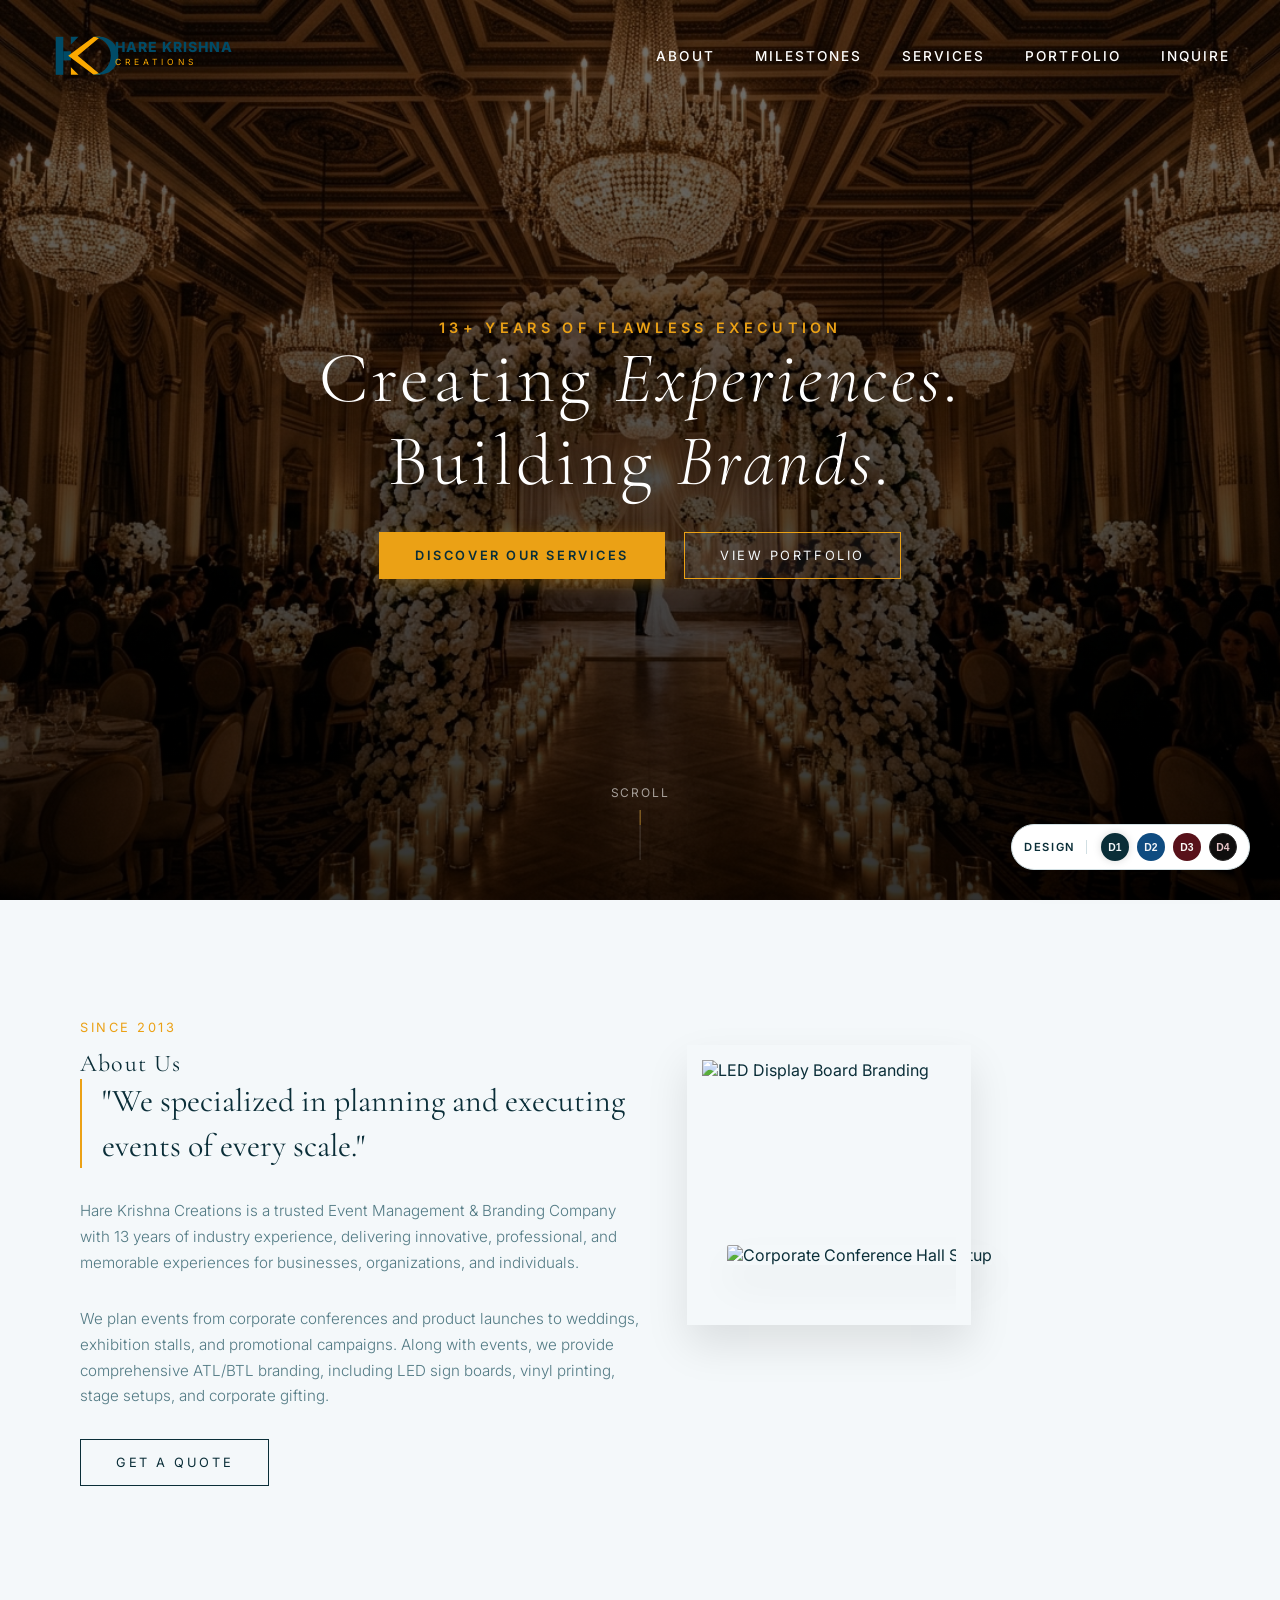
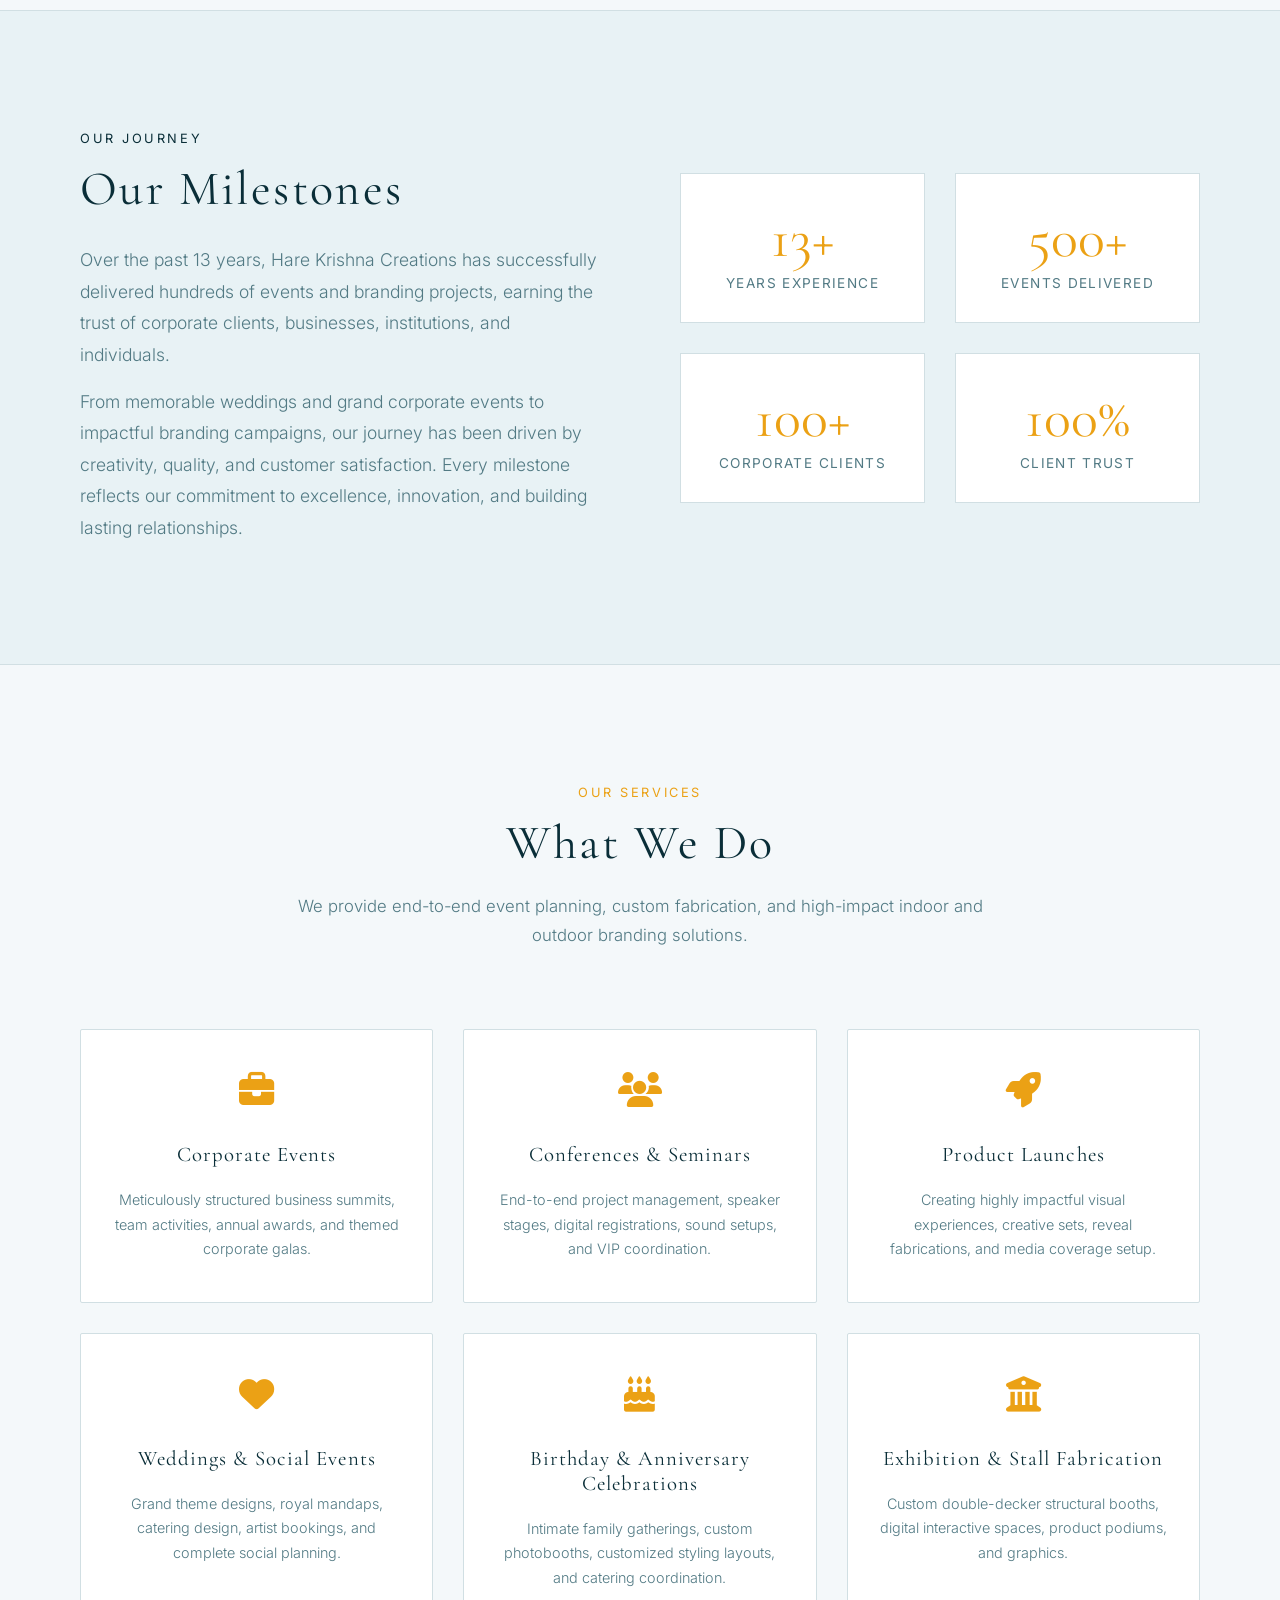
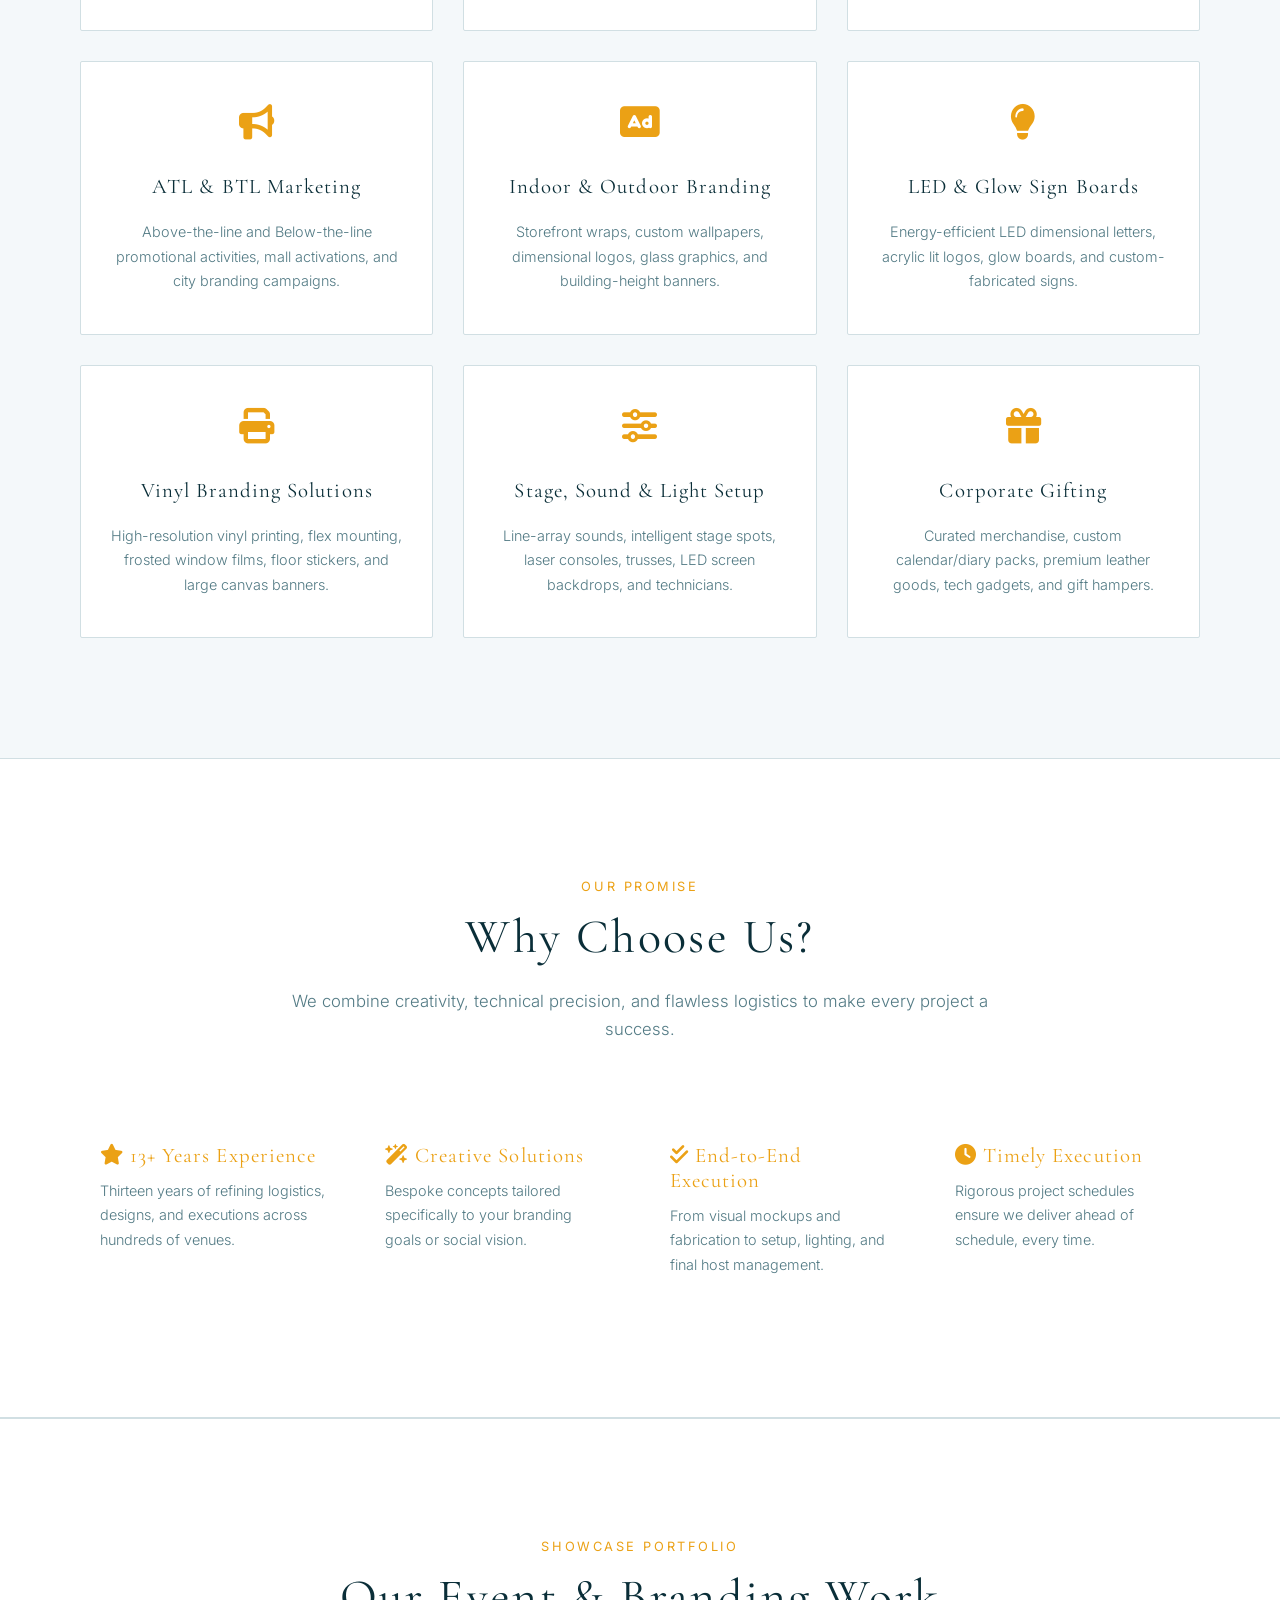
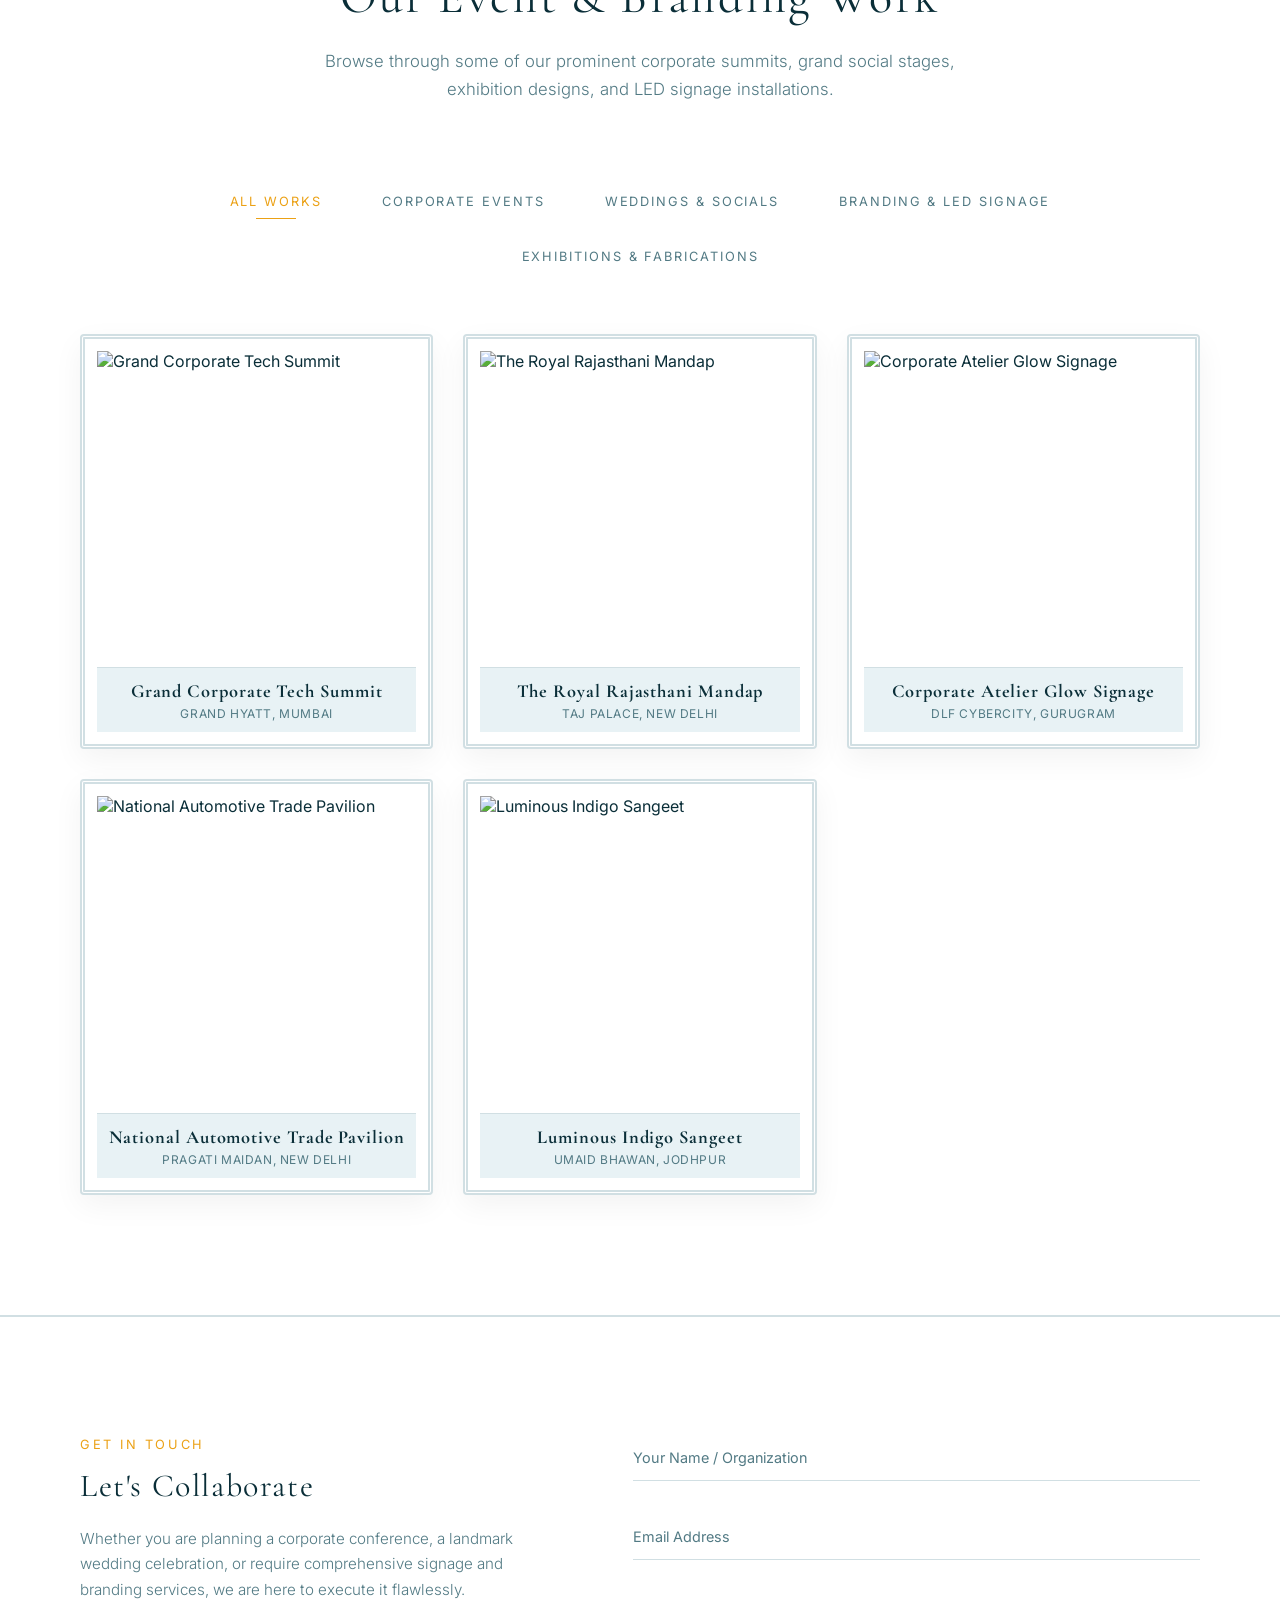
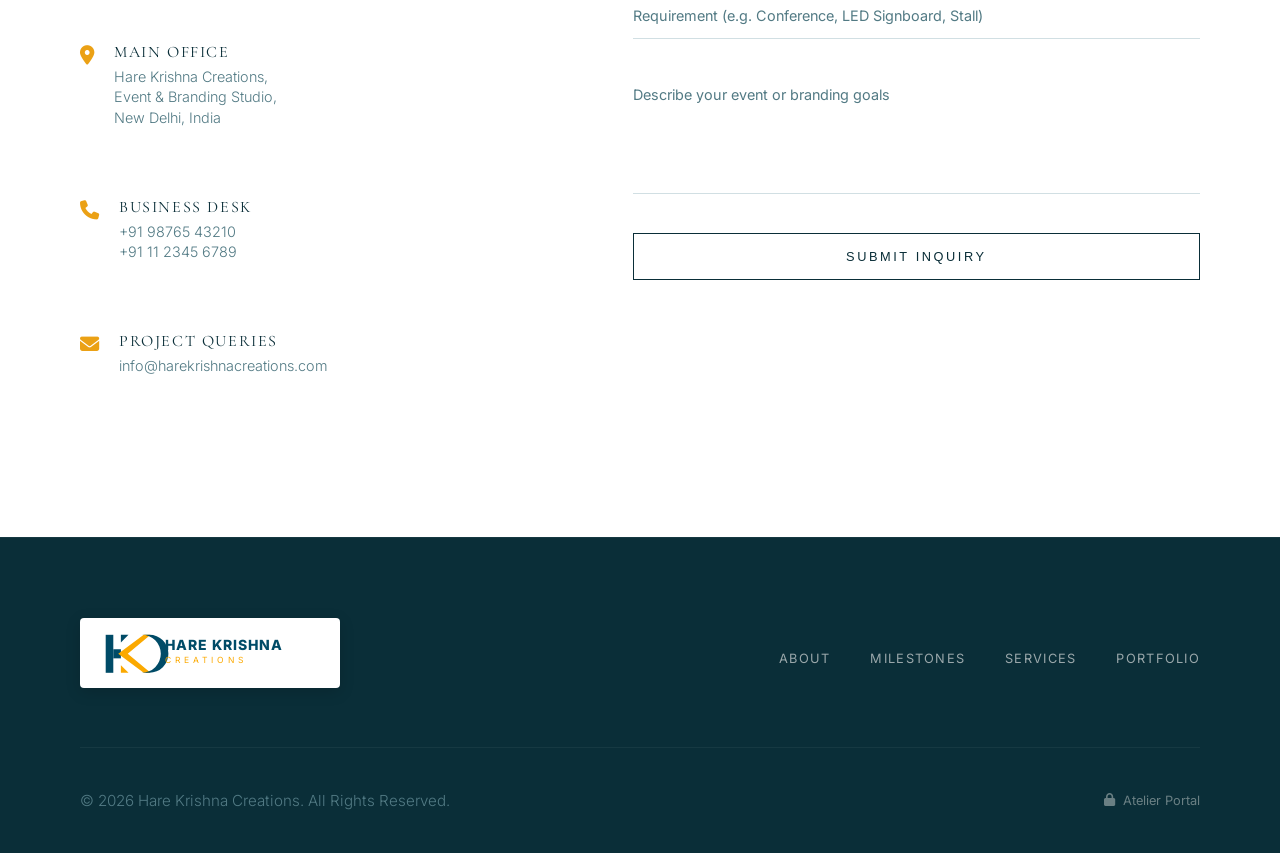
==== commit 6a620e44: "Hardcode the exact original colors of the logo (teal #004b67 and gold #fba900) everywhere, wrapping " ====
--- a/index.html
+++ b/index.html
@@ -24,21 +24,21 @@
                 <!-- KC Brand Logo Mark -->
                 <g transform="translate(0, 3) scale(0.38)">
                     <!-- Left Stem (Teal) -->
-                    <path d="M 15 10 h 20 v 100 h -20 z" fill="var(--text-primary)" />
+                    <path d="M 15 10 h 20 v 100 h -20 z" fill="#004b67" />
                     <!-- Waist (Teal) -->
-                    <path d="M 35 48 h 20 v 24 h -20 z" fill="var(--text-primary)" />
+                    <path d="M 35 48 h 20 v 24 h -20 z" fill="#004b67" />
                     <!-- Top Cap (Teal) -->
-                    <path d="M 55 10 h 20 l -20 20 z" fill="var(--text-primary)" />
+                    <path d="M 55 10 h 20 l -20 20 z" fill="#004b67" />
                     <!-- Bottom Cap (Gold) -->
-                    <path d="M 55 110 h 20 l -20 -20 z" fill="var(--accent-gold)" />
+                    <path d="M 55 110 h 20 l -20 -20 z" fill="#fba900" />
                     <!-- Chevron (Gold) -->
-                    <path d="M 48 60 L 115 10 h 18 L 73 60 L 133 110 h -18 Z" fill="var(--accent-gold)" />
+                    <path d="M 48 60 L 115 10 h 18 L 73 60 L 133 110 h -18 Z" fill="#fba900" />
                     <!-- C Shape (Teal) -->
-                    <path d="M 110 10 h 20 a 50 50 0 0 1 0 100 h -20 a 30 30 0 0 0 0 -100 z" fill="var(--text-primary)" />
+                    <path d="M 110 10 h 20 a 50 50 0 0 1 0 100 h -20 a 30 30 0 0 0 0 -100 z" fill="#004b67" />
                 </g>
                 <!-- Text -->
-                <text x="65" y="22" font-family="'Inter', sans-serif" font-weight="800" font-size="14" fill="var(--text-primary)" letter-spacing="1">HARE KRISHNA</text>
-                <text x="65" y="35" font-family="'Inter', sans-serif" font-weight="400" font-size="8.5" fill="var(--accent-gold)" letter-spacing="4">CREATIONS</text>
+                <text x="65" y="22" font-family="'Inter', sans-serif" font-weight="800" font-size="14" fill="#004b67" letter-spacing="1">HARE KRISHNA</text>
+                <text x="65" y="35" font-family="'Inter', sans-serif" font-weight="400" font-size="8.5" fill="#fba900" letter-spacing="4">CREATIONS</text>
             </svg>
         </a>
         <ul class="nav-links">
@@ -346,26 +346,28 @@
         <div class="container">
             <div class="footer-top">
                 <div class="footer-logo">
-                    <svg class="logo-svg" width="220" height="50" viewBox="0 0 220 50" xmlns="http://www.w3.org/2000/svg" style="display: block;">
-                        <!-- KC Brand Logo Mark -->
-                        <g transform="translate(0, 3) scale(0.38)">
-                            <!-- Left Stem (Light) -->
-                            <path d="M 15 10 h 20 v 100 h -20 z" fill="var(--text-light)" />
-                            <!-- Waist (Light) -->
-                            <path d="M 35 48 h 20 v 24 h -20 z" fill="var(--text-light)" />
-                            <!-- Top Cap (Light) -->
-                            <path d="M 55 10 h 20 l -20 20 z" fill="var(--text-light)" />
-                            <!-- Bottom Cap (Gold) -->
-                            <path d="M 55 110 h 20 l -20 -20 z" fill="var(--accent-gold)" />
-                            <!-- Chevron (Gold) -->
-                            <path d="M 48 60 L 115 10 h 18 L 73 60 L 133 110 h -18 Z" fill="var(--accent-gold)" />
-                            <!-- C Shape (Light) -->
-                            <path d="M 110 10 h 20 a 50 50 0 0 1 0 100 h -20 a 30 30 0 0 0 0 -100 z" fill="var(--text-light)" />
-                        </g>
-                        <!-- Text -->
-                        <text x="65" y="22" font-family="'Inter', sans-serif" font-weight="800" font-size="14" fill="var(--text-light)" letter-spacing="1">HARE KRISHNA</text>
-                        <text x="65" y="35" font-family="'Inter', sans-serif" font-weight="400" font-size="8.5" fill="var(--accent-gold)" letter-spacing="4">CREATIONS</text>
-                    </svg>
+                    <div style="background: #FFFFFF; padding: 10px 20px; border-radius: 4px; display: inline-block; box-shadow: 0 4px 15px rgba(0,0,0,0.15);">
+                        <svg class="logo-svg" width="220" height="50" viewBox="0 0 220 50" xmlns="http://www.w3.org/2000/svg" style="display: block;">
+                            <!-- KC Brand Logo Mark -->
+                            <g transform="translate(0, 3) scale(0.38)">
+                                <!-- Left Stem (Teal) -->
+                                <path d="M 15 10 h 20 v 100 h -20 z" fill="#004b67" />
+                                <!-- Waist (Teal) -->
+                                <path d="M 35 48 h 20 v 24 h -20 z" fill="#004b67" />
+                                <!-- Top Cap (Teal) -->
+                                <path d="M 55 10 h 20 l -20 20 z" fill="#004b67" />
+                                <!-- Bottom Cap (Gold) -->
+                                <path d="M 55 110 h 20 l -20 -20 z" fill="#fba900" />
+                                <!-- Chevron (Gold) -->
+                                <path d="M 48 60 L 115 10 h 18 L 73 60 L 133 110 h -18 Z" fill="#fba900" />
+                                <!-- C Shape (Teal) -->
+                                <path d="M 110 10 h 20 a 50 50 0 0 1 0 100 h -20 a 30 30 0 0 0 0 -100 z" fill="#004b67" />
+                            </g>
+                            <!-- Text -->
+                            <text x="65" y="22" font-family="'Inter', sans-serif" font-weight="800" font-size="14" fill="#004b67" letter-spacing="1">HARE KRISHNA</text>
+                            <text x="65" y="35" font-family="'Inter', sans-serif" font-weight="400" font-size="8.5" fill="#fba900" letter-spacing="4">CREATIONS</text>
+                        </svg>
+                    </div>
                 </div>
                 <ul class="footer-links">
                     <li><a href="#about">About</a></li>
--- a/style.css
+++ b/style.css
@@ -241,18 +241,6 @@
     display: block;
 }
 
-/* Nav Logo SVG Dynamic Fill Controller */
-.nav-logo svg path[fill="var(--text-primary)"],
-.nav-logo svg text[fill="var(--text-primary)"] {
-    fill: #FFFFFF; /* High-contrast white when overlaying dark hero banner */
-    transition: fill var(--transition-medium);
-}
-
-.navbar.scrolled .nav-logo svg path[fill="var(--text-primary)"],
-.navbar.scrolled .nav-logo svg text[fill="var(--text-primary)"] {
-    fill: var(--text-primary); /* Returns to brand teal/burgundy when scrolled */
-}
-
 .nav-links {
     display: flex;
     gap: 40px;
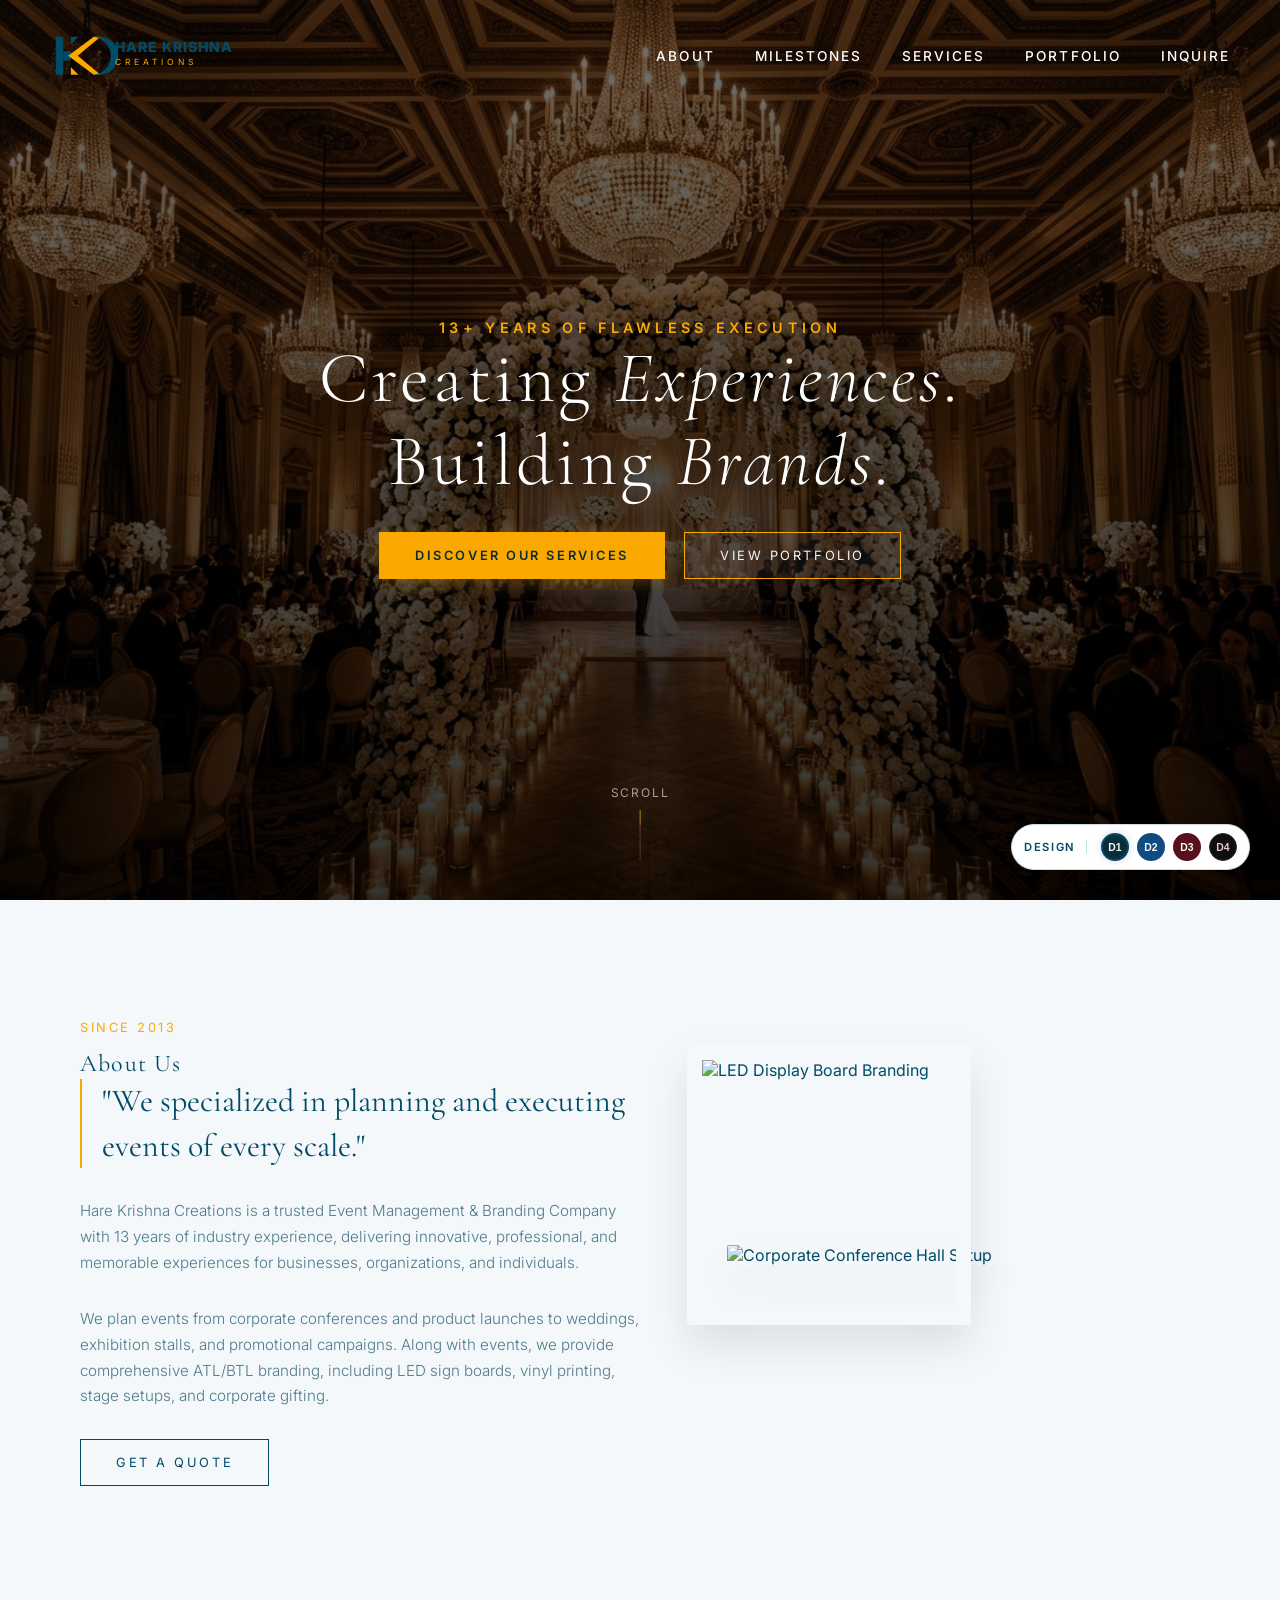
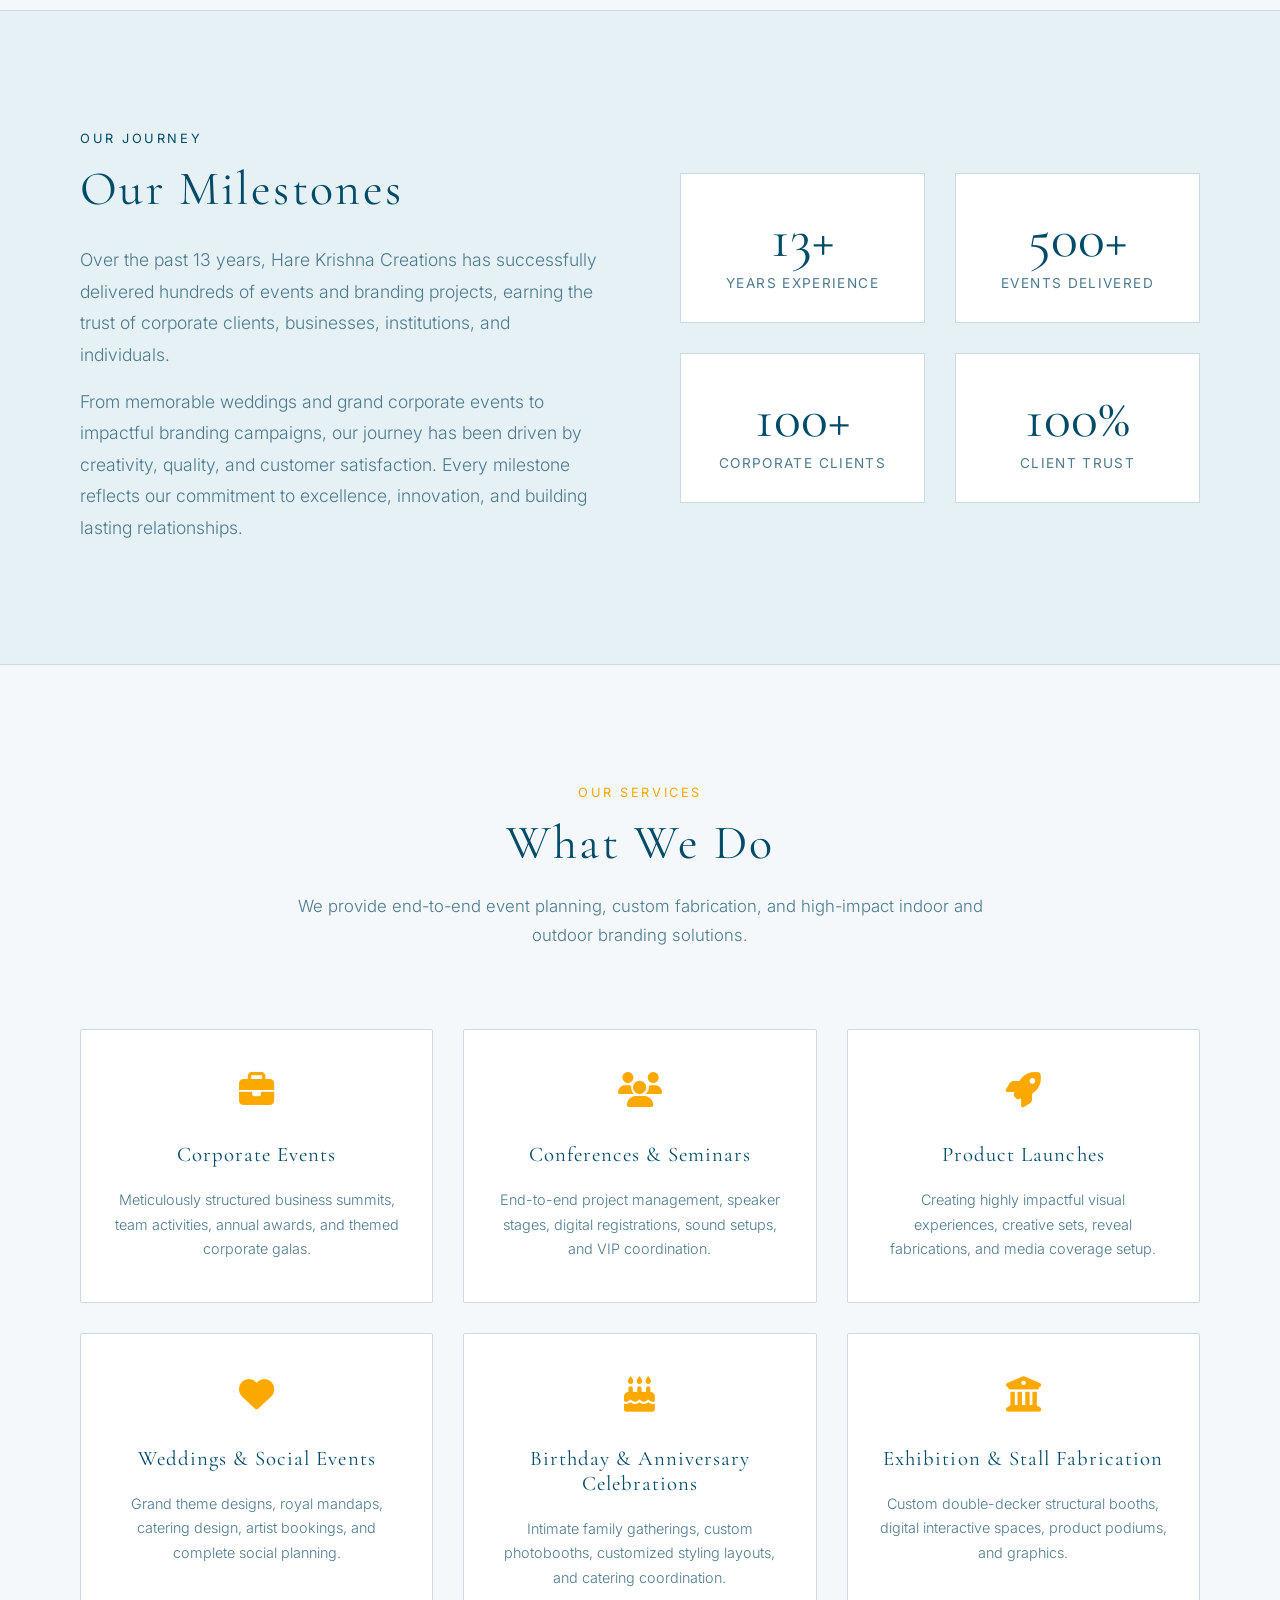
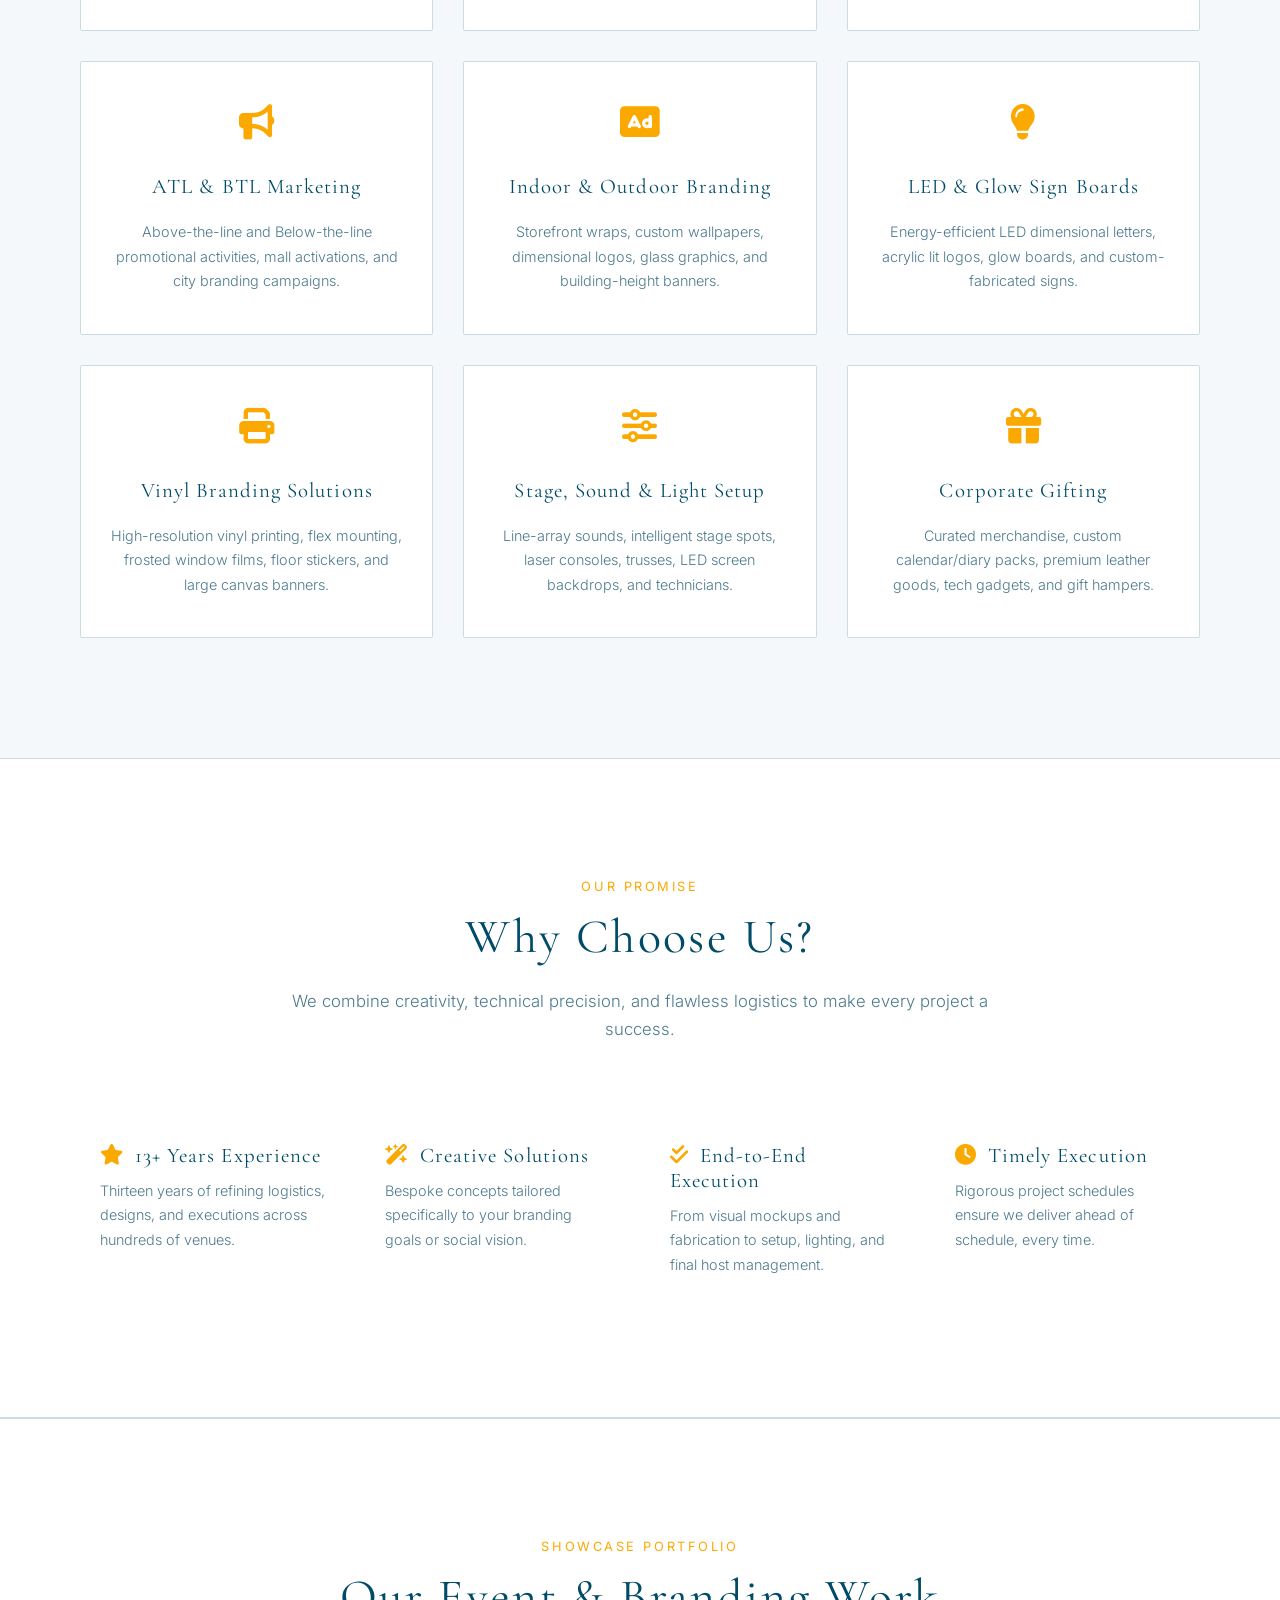
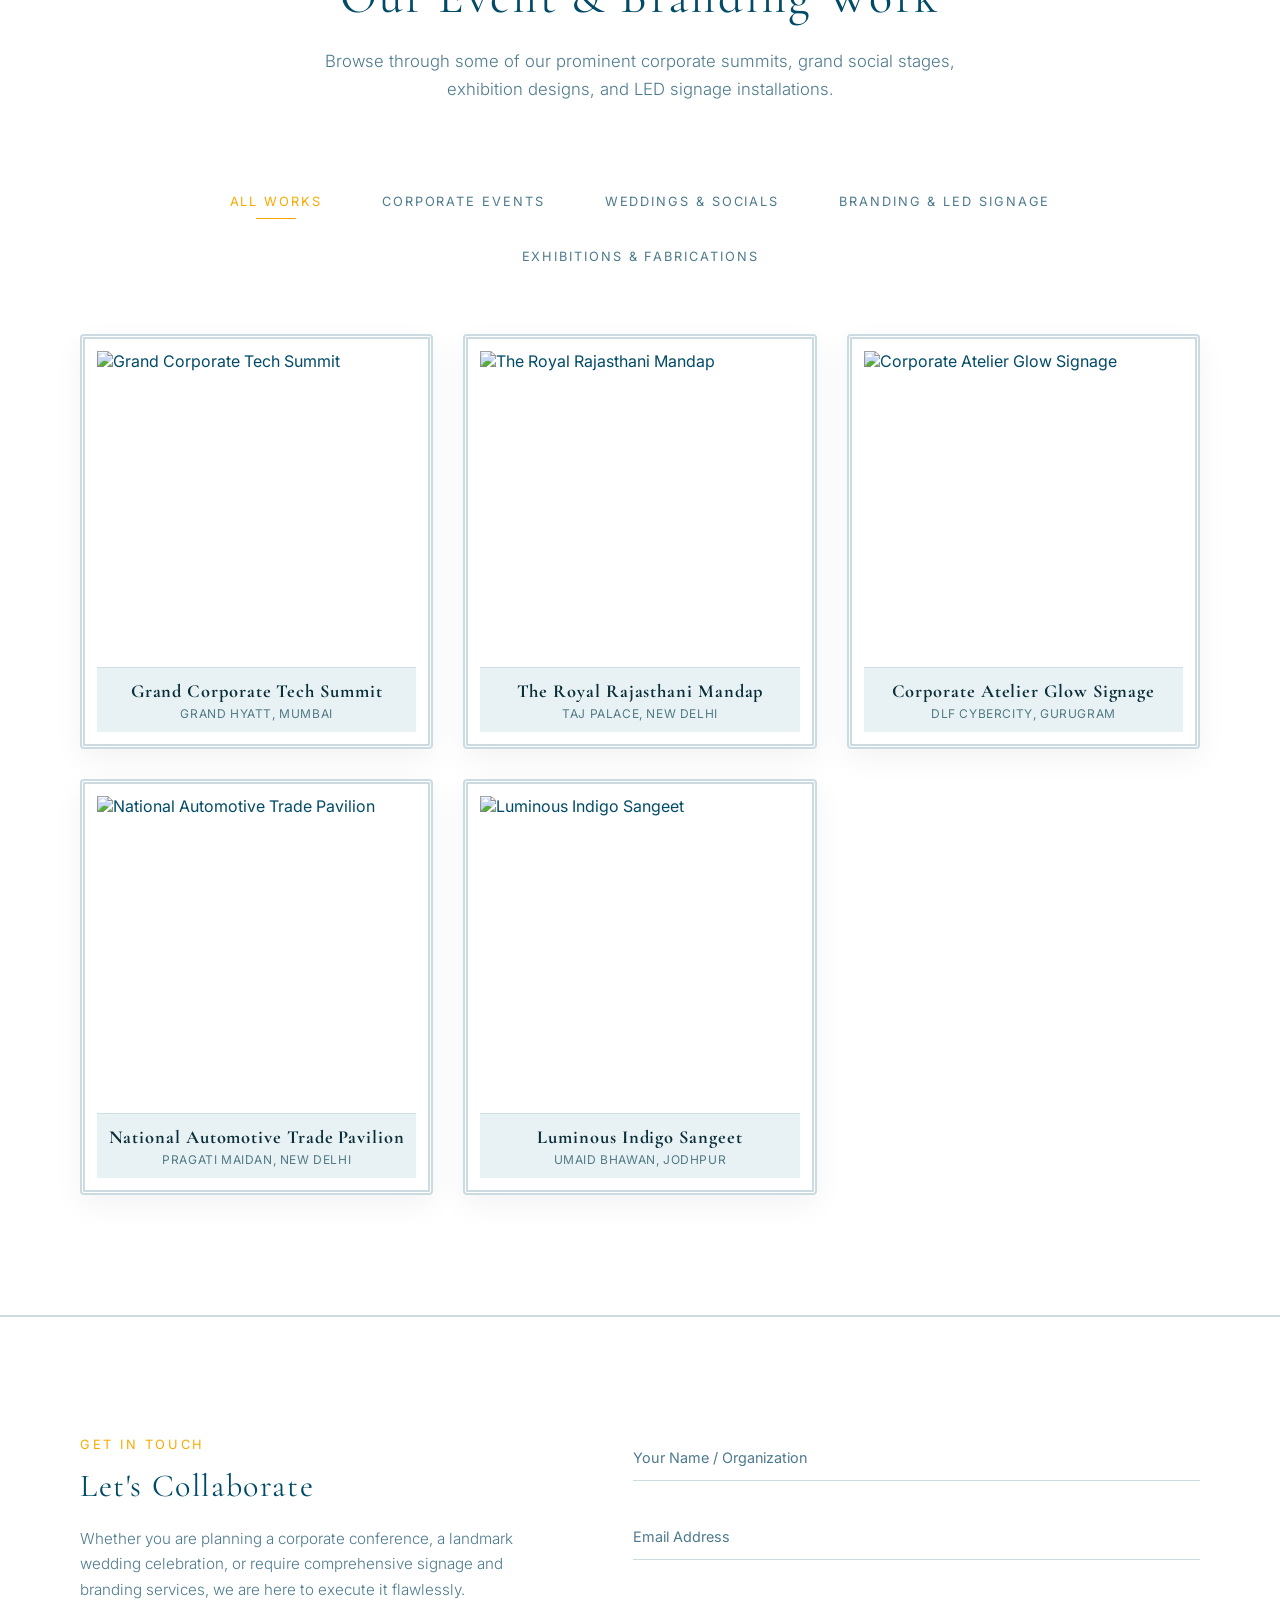
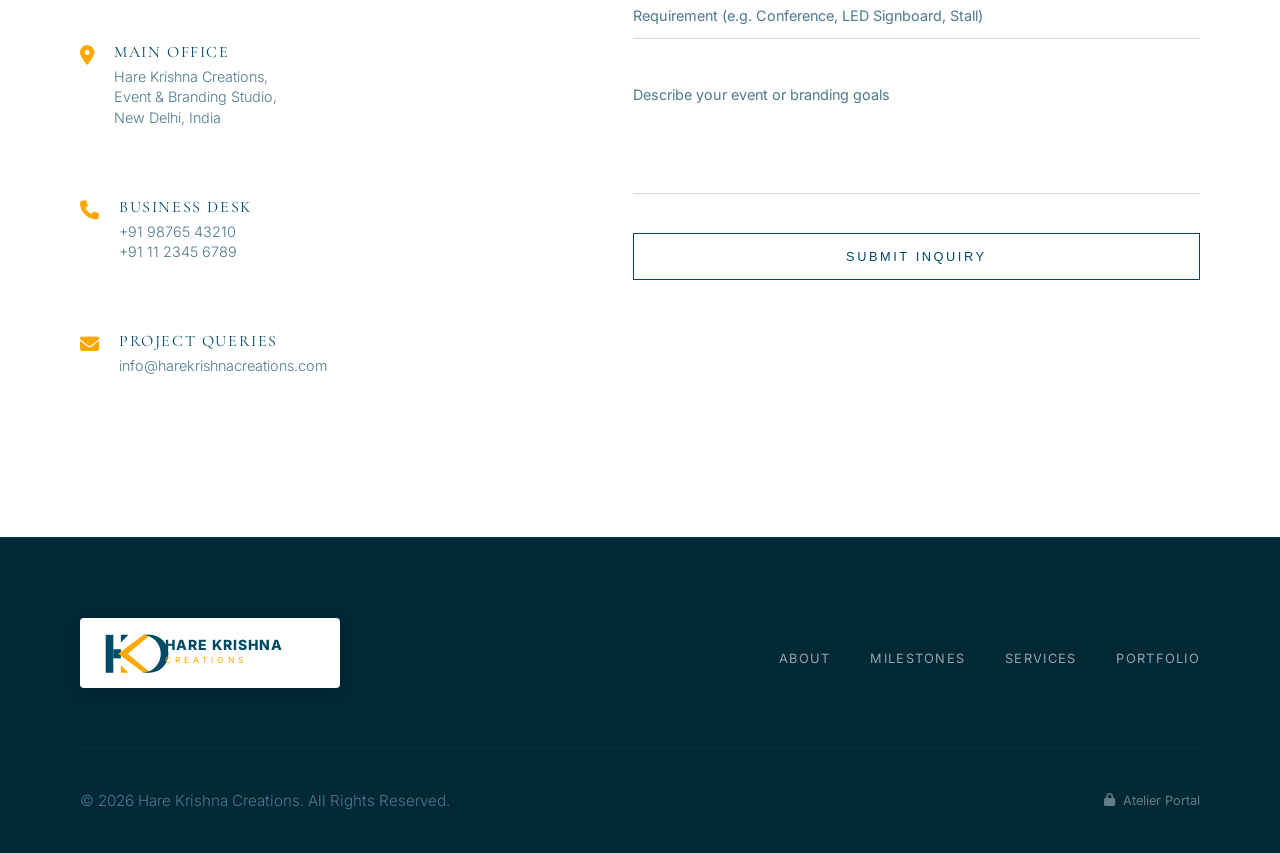
==== commit 0e1a4782: "Complete brand color match: set D1 variables to exact logo Teal (#004b67) and Mustard Gold (#fba900)" ====
--- a/index.html
+++ b/index.html
@@ -119,19 +119,19 @@
                 </div>
                 <div class="reveal" style="display: grid; grid-template-columns: 1fr 1fr; gap: 30px; align-items: center; justify-items: center;" style="transition-delay: 0.2s;">
                     <div style="text-align: center; padding: 30px; background: var(--bg-secondary); border: 1px solid var(--border-color); width: 100%;">
-                        <span style="font-family: var(--font-serif); font-size: 3.5rem; color: var(--accent-gold); display: block;">13+</span>
+                        <span style="font-family: var(--font-serif); font-size: 3.5rem; color: var(--text-primary); display: block;">13+</span>
                         <span style="font-size: 0.85rem; text-transform: uppercase; letter-spacing: 0.1em; color: var(--text-secondary);">Years Experience</span>
                     </div>
                     <div style="text-align: center; padding: 30px; background: var(--bg-secondary); border: 1px solid var(--border-color); width: 100%;">
-                        <span style="font-family: var(--font-serif); font-size: 3.5rem; color: var(--accent-gold); display: block;">500+</span>
+                        <span style="font-family: var(--font-serif); font-size: 3.5rem; color: var(--text-primary); display: block;">500+</span>
                         <span style="font-size: 0.85rem; text-transform: uppercase; letter-spacing: 0.1em; color: var(--text-secondary);">Events Delivered</span>
                     </div>
                     <div style="text-align: center; padding: 30px; background: var(--bg-secondary); border: 1px solid var(--border-color); width: 100%;">
-                        <span style="font-family: var(--font-serif); font-size: 3.5rem; color: var(--accent-gold); display: block;">100+</span>
+                        <span style="font-family: var(--font-serif); font-size: 3.5rem; color: var(--text-primary); display: block;">100+</span>
                         <span style="font-size: 0.85rem; text-transform: uppercase; letter-spacing: 0.1em; color: var(--text-secondary);">Corporate Clients</span>
                     </div>
                     <div style="text-align: center; padding: 30px; background: var(--bg-secondary); border: 1px solid var(--border-color); width: 100%;">
-                        <span style="font-family: var(--font-serif); font-size: 3.5rem; color: var(--accent-gold); display: block;">100%</span>
+                        <span style="font-family: var(--font-serif); font-size: 3.5rem; color: var(--text-primary); display: block;">100%</span>
                         <span style="font-size: 0.85rem; text-transform: uppercase; letter-spacing: 0.1em; color: var(--text-secondary);">Client Trust</span>
                     </div>
                 </div>
@@ -236,19 +236,19 @@
             
             <div class="services-grid" style="grid-template-columns: repeat(auto-fit, minmax(240px, 1fr)); gap: 20px;">
                 <div class="service-card reveal" style="border: none; background: transparent; text-align: left; padding: 20px;">
-                    <h3 style="font-size: 1.3rem; margin-bottom: 10px; color: var(--accent-gold);"><i class="fa-solid fa-star"></i> 13+ Years Experience</h3>
+                    <h3 style="font-size: 1.3rem; margin-bottom: 10px; color: var(--text-primary);"><i class="fa-solid fa-star" style="color: var(--accent-gold); margin-right: 5px;"></i> 13+ Years Experience</h3>
                     <p>Thirteen years of refining logistics, designs, and executions across hundreds of venues.</p>
                 </div>
                 <div class="service-card reveal" style="border: none; background: transparent; text-align: left; padding: 20px;">
-                    <h3 style="font-size: 1.3rem; margin-bottom: 10px; color: var(--accent-gold);"><i class="fa-solid fa-wand-magic-sparkles"></i> Creative Solutions</h3>
+                    <h3 style="font-size: 1.3rem; margin-bottom: 10px; color: var(--text-primary);"><i class="fa-solid fa-wand-magic-sparkles" style="color: var(--accent-gold); margin-right: 5px;"></i> Creative Solutions</h3>
                     <p>Bespoke concepts tailored specifically to your branding goals or social vision.</p>
                 </div>
                 <div class="service-card reveal" style="border: none; background: transparent; text-align: left; padding: 20px;">
-                    <h3 style="font-size: 1.3rem; margin-bottom: 10px; color: var(--accent-gold);"><i class="fa-solid fa-check-double"></i> End-to-End Execution</h3>
+                    <h3 style="font-size: 1.3rem; margin-bottom: 10px; color: var(--text-primary);"><i class="fa-solid fa-check-double" style="color: var(--accent-gold); margin-right: 5px;"></i> End-to-End Execution</h3>
                     <p>From visual mockups and fabrication to setup, lighting, and final host management.</p>
                 </div>
                 <div class="service-card reveal" style="border: none; background: transparent; text-align: left; padding: 20px;">
-                    <h3 style="font-size: 1.3rem; margin-bottom: 10px; color: var(--accent-gold);"><i class="fa-solid fa-clock"></i> Timely Execution</h3>
+                    <h3 style="font-size: 1.3rem; margin-bottom: 10px; color: var(--text-primary);"><i class="fa-solid fa-clock" style="color: var(--accent-gold); margin-right: 5px;"></i> Timely Execution</h3>
                     <p>Rigorous project schedules ensure we deliver ahead of schedule, every time.</p>
                 </div>
             </div>
--- a/style.css
+++ b/style.css
@@ -8,34 +8,34 @@
     --transition-fast: 0.2s cubic-bezier(0.16, 1, 0.3, 1);
     
     /* Default Theme (D1) - Official Brand Theme */
-    --bg-primary: #F4F8FA;      /* Ice Teal Tint */
+    --bg-primary: #f4f8fa;      /* Ice Teal Tint Background */
     --bg-secondary: #FFFFFF;
-    --bg-dark: #0A2E38;         /* Deep Peacock Teal */
-    --bg-dark-accent: #0D3A47;  
-    --text-primary: #0A2E38;    /* Deep Peacock Teal Text */
-    --text-secondary: #527A84;  /* Muted Slate Teal Text */
-    --text-light: #F4F8FA;
-    --accent-gold: #EBA115;     /* Official Mustard Gold */
-    --accent-gold-hover: #F5B01A;
-    --accent-gold-light: #E8F2F5;
-    --border-color: #D1DFE3;
+    --bg-dark: #002837;         /* Darkest Brand Teal */
+    --bg-dark-accent: #00364a;  
+    --text-primary: #004b67;    /* Exact Brand Teal Blue */
+    --text-secondary: #4d7a8d;  /* Slate Teal Muted Text */
+    --text-light: #f4f8fa;
+    --accent-gold: #fba900;     /* Exact Brand Mustard Gold */
+    --accent-gold-hover: #ffa900;
+    --accent-gold-light: #e6f1f5; /* Light Highlight Teal Tint */
+    --border-color: #ccdbe1;
     --font-serif: 'Cormorant Garamond', serif;
     --font-sans: 'Inter', sans-serif;
 }
 
 /* Theme D1 - Official Peacock Teal & Gold (Primary Brand Design) */
 body[data-theme="d1"] {
-    --bg-primary: #F4F8FA;
+    --bg-primary: #f4f8fa;
     --bg-secondary: #FFFFFF;
-    --bg-dark: #0A2E38;
-    --bg-dark-accent: #0D3A47;
-    --text-primary: #0A2E38;
-    --text-secondary: #527A84;
-    --text-light: #F4F8FA;
-    --accent-gold: #EBA115;
-    --accent-gold-hover: #F5B01A;
-    --accent-gold-light: #E8F2F5;
-    --border-color: #D1DFE3;
+    --bg-dark: #002837;
+    --bg-dark-accent: #00364a;
+    --text-primary: #004b67;
+    --text-secondary: #4d7a8d;
+    --text-light: #f4f8fa;
+    --accent-gold: #fba900;
+    --accent-gold-hover: #ffa900;
+    --accent-gold-light: #e6f1f5;
+    --border-color: #ccdbe1;
     --font-serif: 'Cormorant Garamond', serif;
     --font-sans: 'Inter', sans-serif;
 }
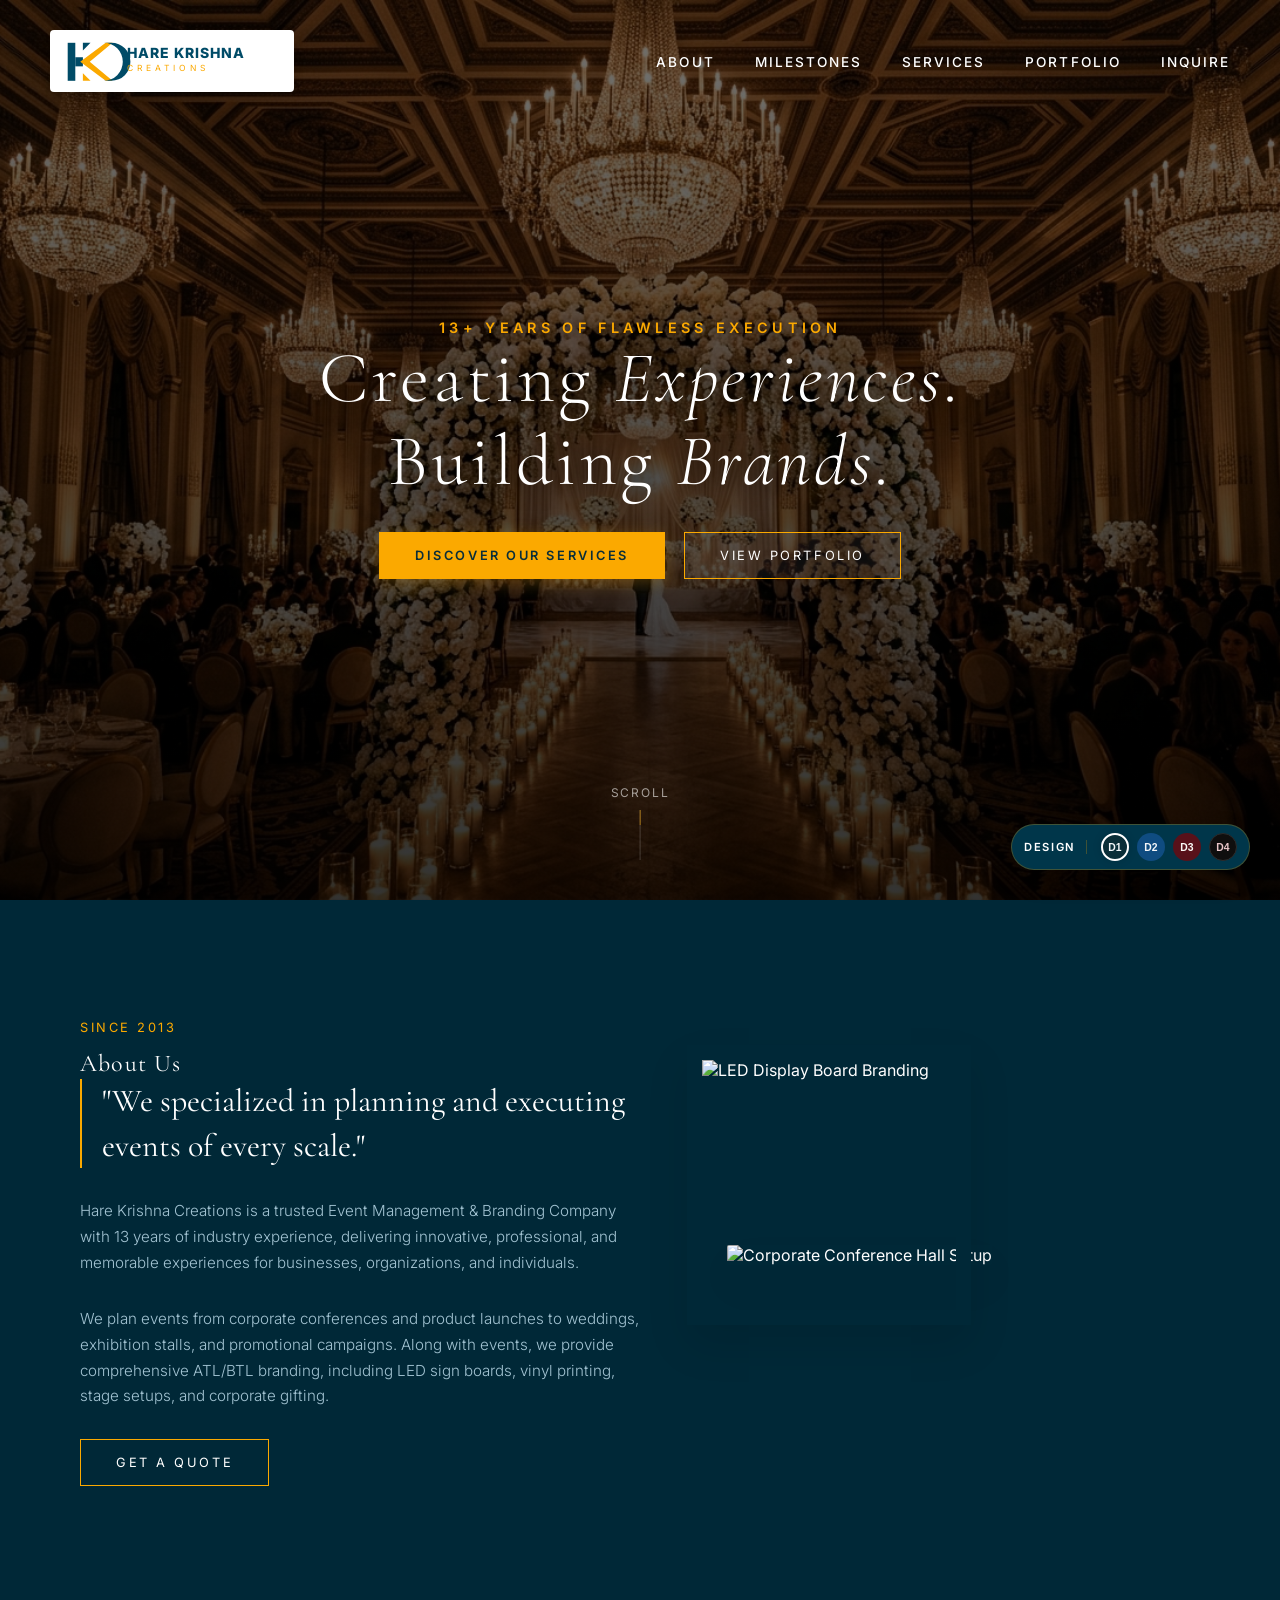
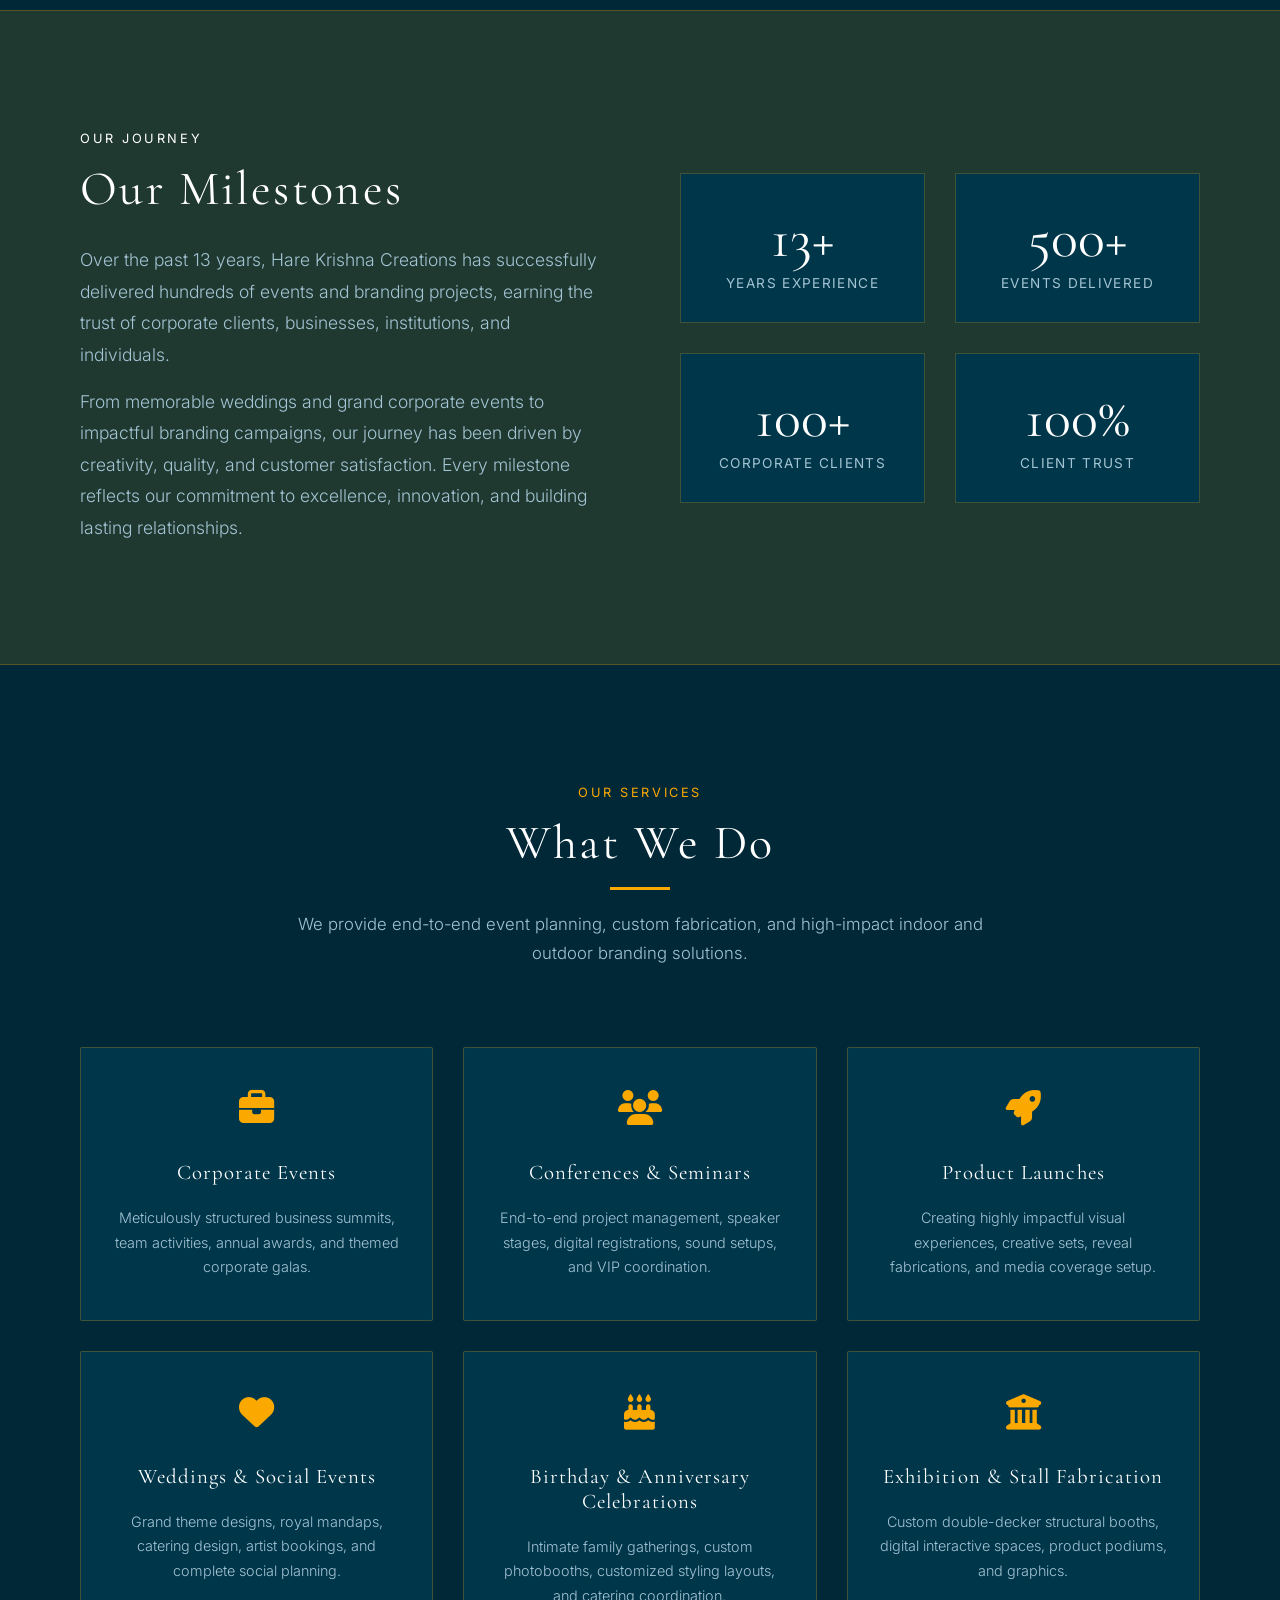
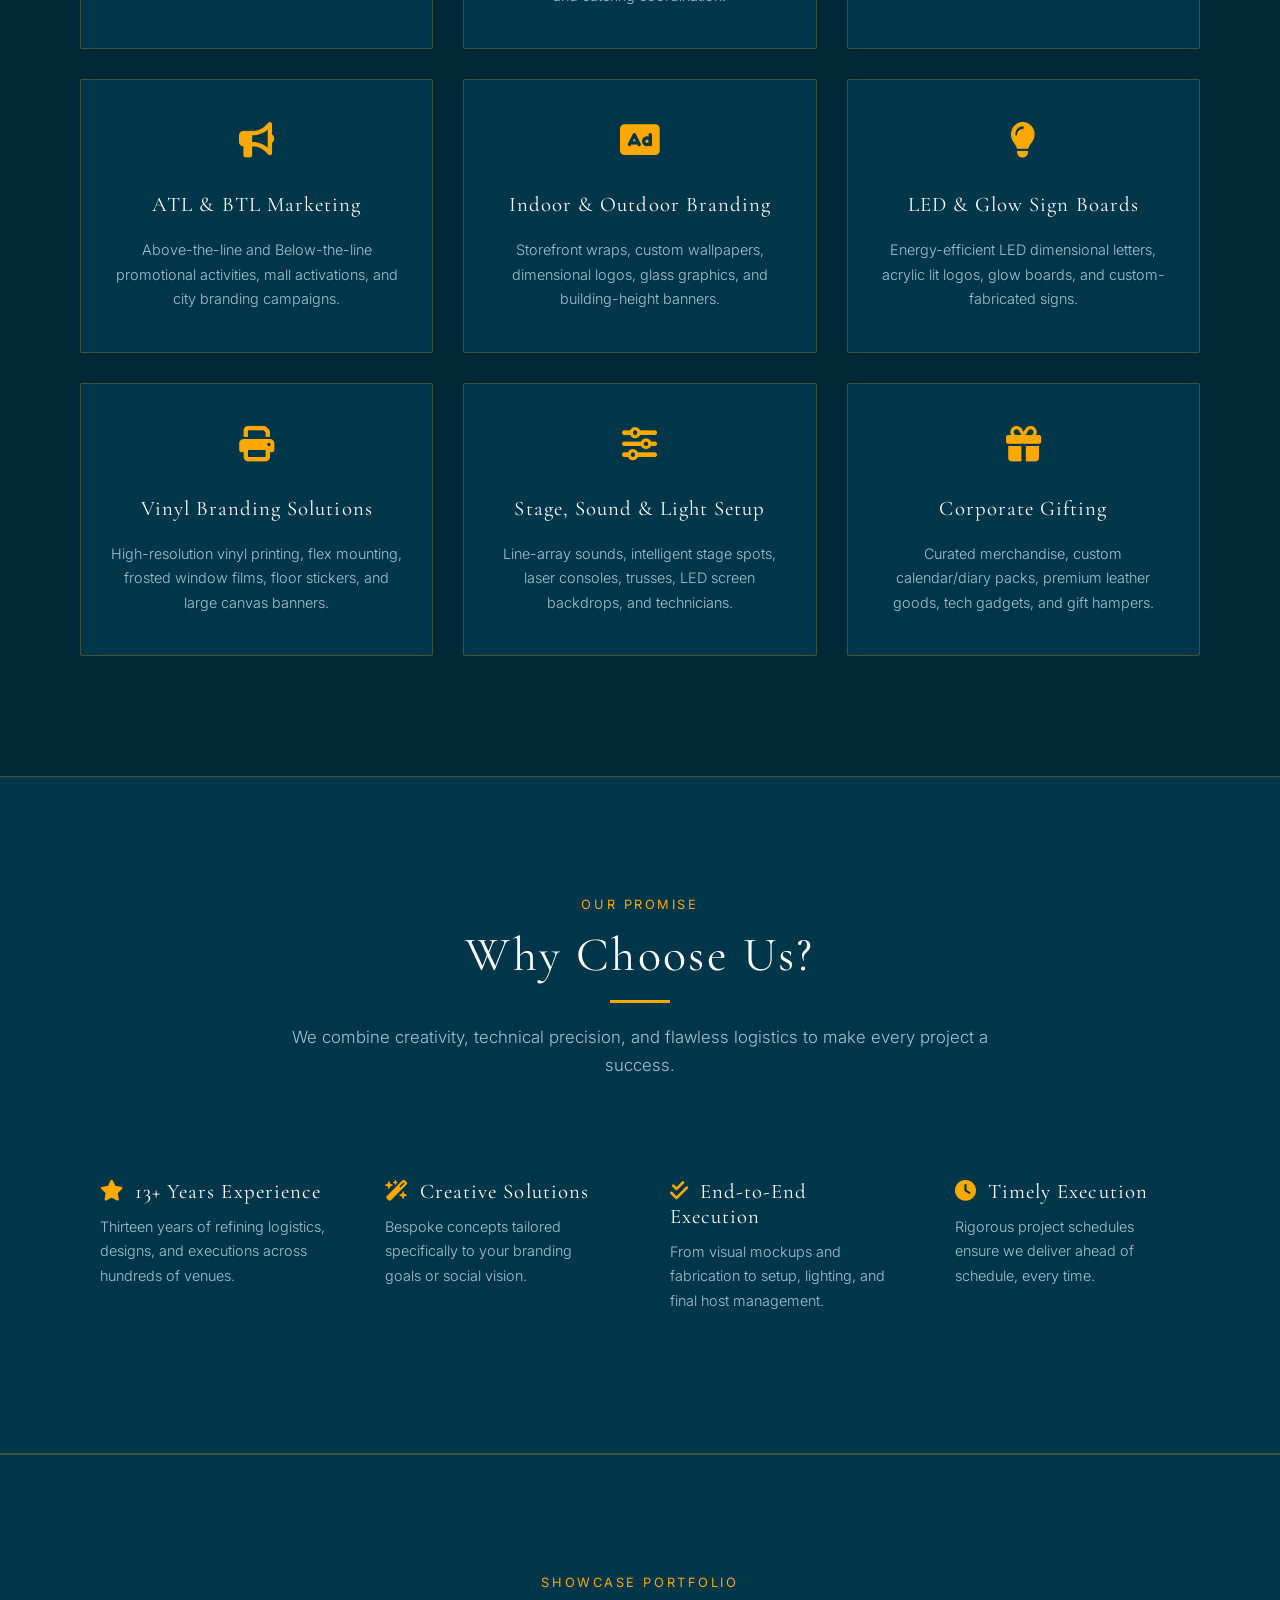
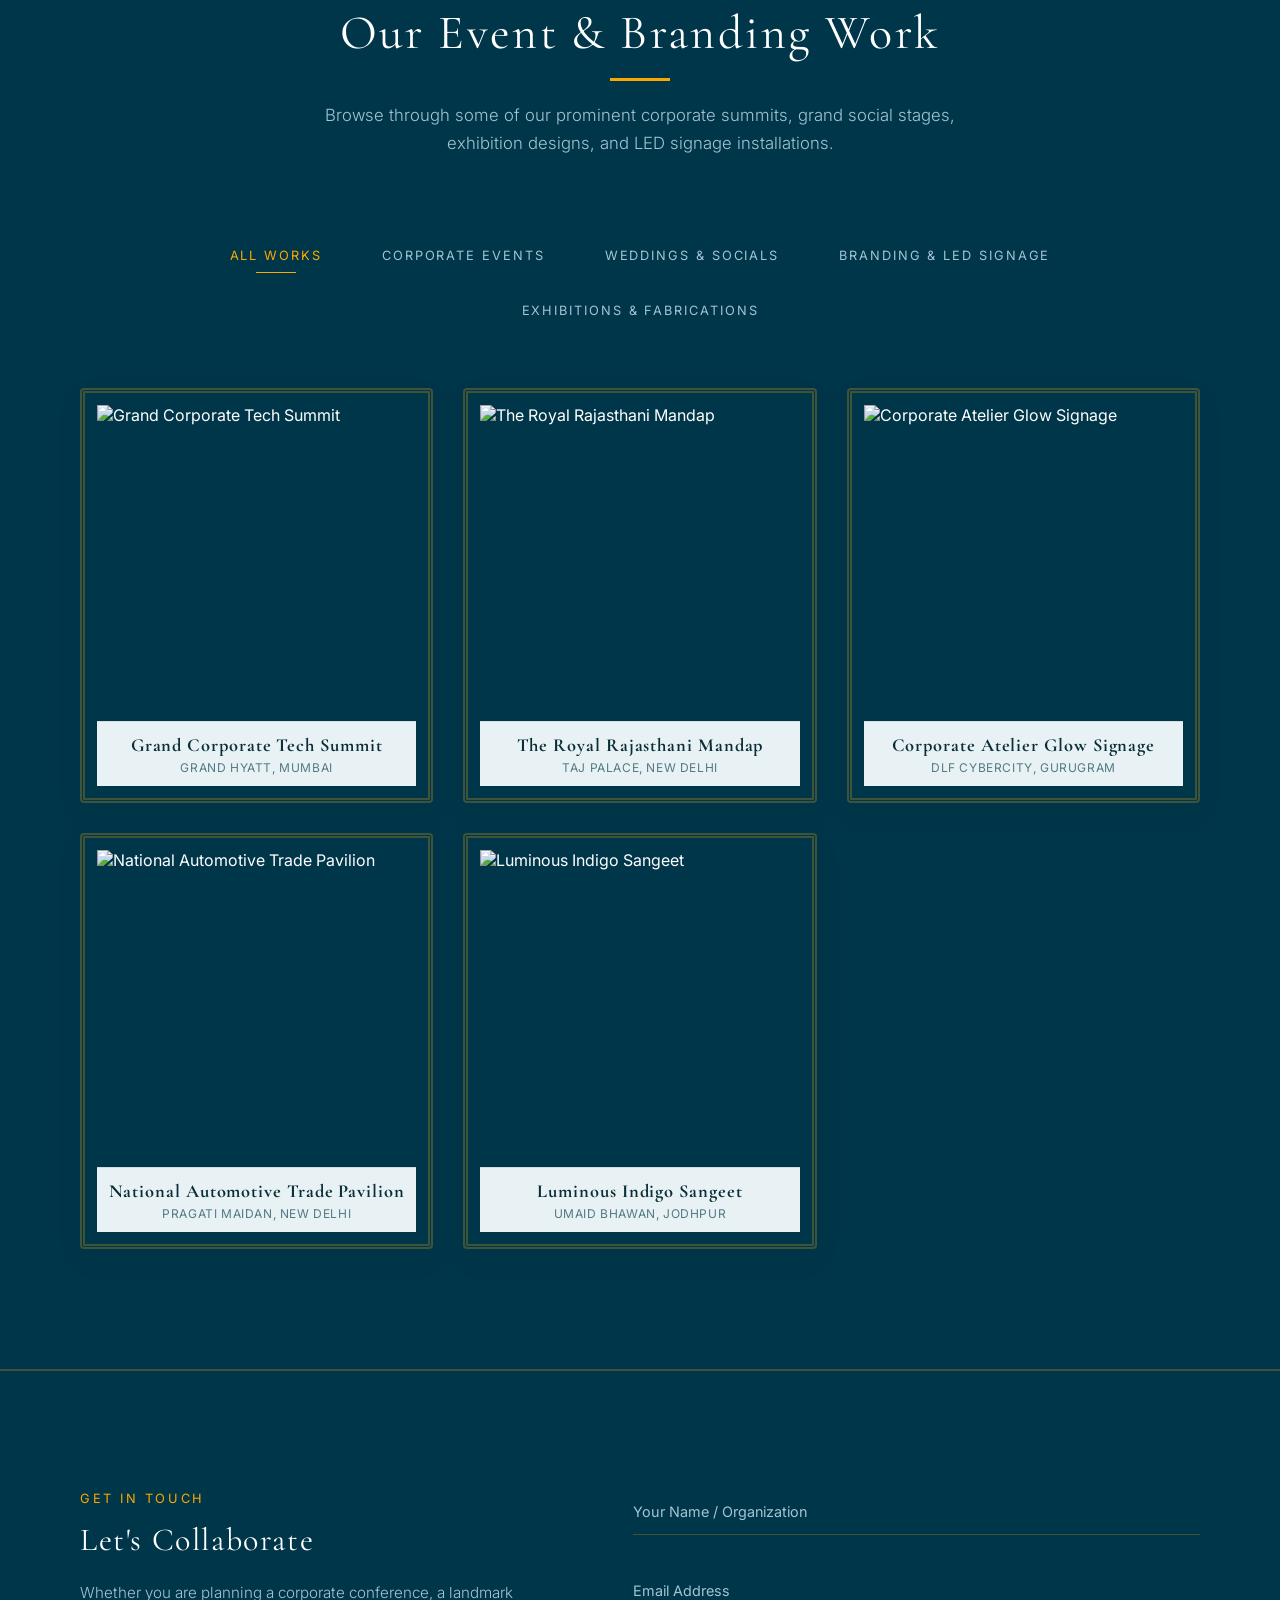
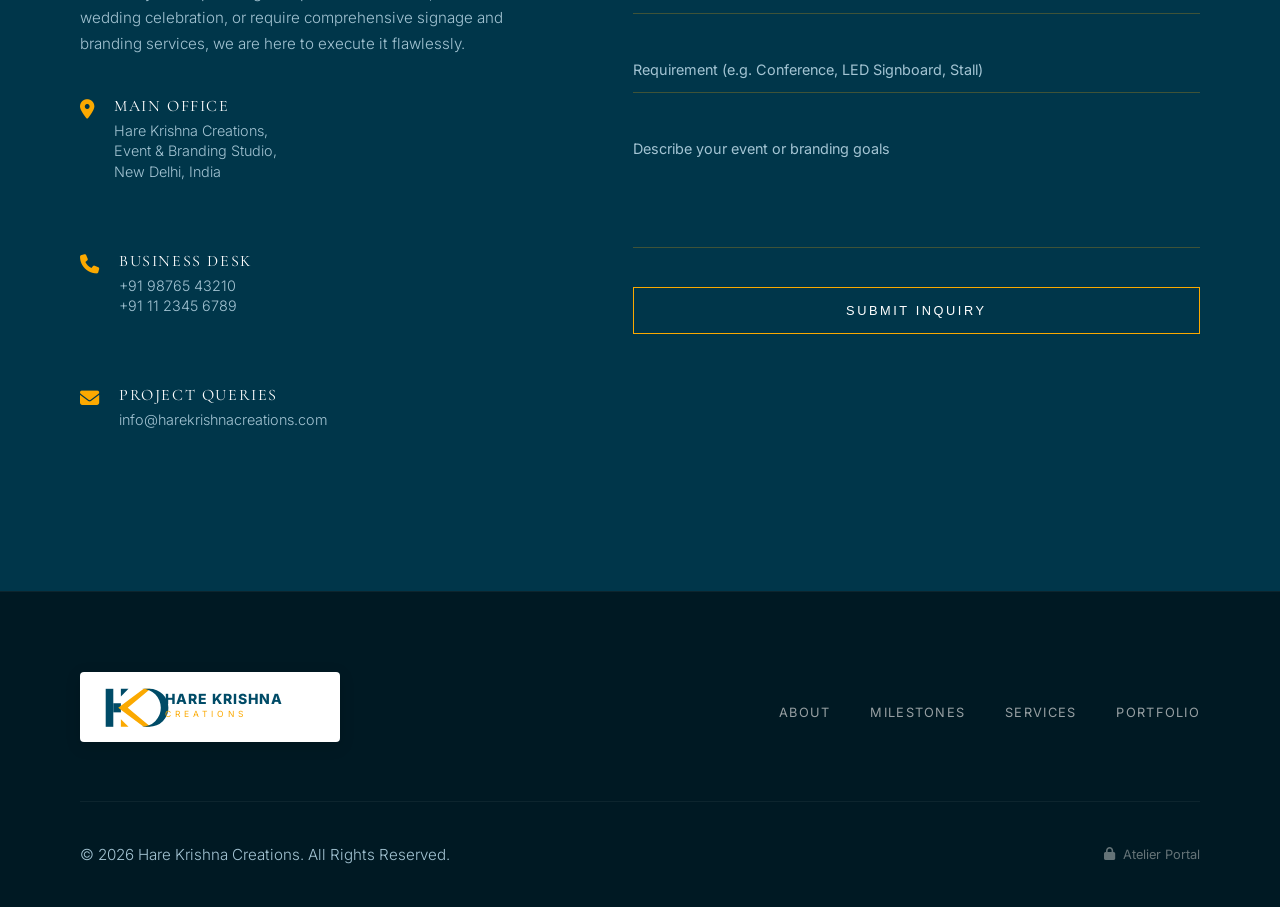
==== commit b046dfa5: "Update D1 theme to a rich, premium dark teal-blue (#002837) matching the brand logo. Wrapped header " ====
--- a/index.html
+++ b/index.html
@@ -19,10 +19,11 @@
 
     <!-- Navigation Header -->
     <nav class="navbar">
-        <a href="#" class="nav-logo">
-            <svg class="logo-svg" width="220" height="50" viewBox="0 0 220 50" xmlns="http://www.w3.org/2000/svg" style="display: block;">
-                <!-- KC Brand Logo Mark -->
-                <g transform="translate(0, 3) scale(0.38)">
+        <a href="#" class="nav-logo" style="display: flex; align-items: center; text-decoration: none;">
+            <div style="background: #FFFFFF; padding: 6px 12px; border-radius: 4px; display: inline-block; box-shadow: 0 4px 10px rgba(0,0,0,0.15);">
+                <svg class="logo-svg" width="220" height="50" viewBox="0 0 220 50" xmlns="http://www.w3.org/2000/svg" style="display: block;">
+                    <!-- KC Brand Logo Mark -->
+                    <g transform="translate(0, 3) scale(0.38)">
                     <!-- Left Stem (Teal) -->
                     <path d="M 15 10 h 20 v 100 h -20 z" fill="#004b67" />
                     <!-- Waist (Teal) -->
@@ -40,7 +41,8 @@
                 <text x="65" y="22" font-family="'Inter', sans-serif" font-weight="800" font-size="14" fill="#004b67" letter-spacing="1">HARE KRISHNA</text>
                 <text x="65" y="35" font-family="'Inter', sans-serif" font-weight="400" font-size="8.5" fill="#fba900" letter-spacing="4">CREATIONS</text>
             </svg>
-        </a>
+        </div>
+    </a>
         <ul class="nav-links">
             <li><a href="#about">About</a></li>
             <li><a href="#milestones">Milestones</a></li>
@@ -92,7 +94,7 @@
                     <p>
                         We plan events from corporate conferences and product launches to weddings, exhibition stalls, and promotional campaigns. Along with events, we provide comprehensive ATL/BTL branding, including LED sign boards, vinyl printing, stage setups, and corporate gifting.
                     </p>
-                    <a href="#contact" class="btn-luxury" style="color: var(--text-primary); border-color: var(--text-primary);">Get a Quote</a>
+                    <a href="#contact" class="btn-luxury">Get a Quote</a>
                 </div>
                 <div class="story-images reveal" style="transition-delay: 0.2s;">
                     <img src="https://images.unsplash.com/photo-1540575467063-178a50c2df87?auto=format&fit=crop&q=80&w=800" alt="LED Display Board Branding" class="story-img-sub story-img-left">
@@ -334,7 +336,7 @@
                             <textarea class="form-input" id="message" placeholder=" " required></textarea>
                             <label class="form-label" for="message">Describe your event or branding goals</label>
                         </div>
-                        <button type="submit" class="btn-luxury" style="color: var(--text-primary); border-color: var(--text-primary); cursor: pointer;">Submit Inquiry</button>
+                        <button type="submit" class="btn-luxury" style="cursor: pointer;">Submit Inquiry</button>
                     </form>
                 </div>
             </div>
--- a/style.css
+++ b/style.css
@@ -8,34 +8,34 @@
     --transition-fast: 0.2s cubic-bezier(0.16, 1, 0.3, 1);
     
     /* Default Theme (D1) - Official Brand Theme */
-    --bg-primary: #f4f8fa;      /* Ice Teal Tint Background */
-    --bg-secondary: #FFFFFF;
-    --bg-dark: #002837;         /* Darkest Brand Teal */
-    --bg-dark-accent: #00364a;  
-    --text-primary: #004b67;    /* Exact Brand Teal Blue */
-    --text-secondary: #4d7a8d;  /* Slate Teal Muted Text */
-    --text-light: #f4f8fa;
+    --bg-primary: #002837;      /* Rich Dark Teal-Blue backdrop (logo color) */
+    --bg-secondary: #00364a;    /* Lighter Teal-Blue for cards */
+    --bg-dark: #001923;         /* Deepest Teal-Blue for footer */
+    --bg-dark-accent: #00202d;  
+    --text-primary: #FFFFFF;    /* Crisp White headings for maximum visibility */
+    --text-secondary: #a3c4d3;  /* Muted Slate-Blue for readability */
+    --text-light: #FFFFFF;
     --accent-gold: #fba900;     /* Exact Brand Mustard Gold */
     --accent-gold-hover: #ffa900;
-    --accent-gold-light: #e6f1f5; /* Light Highlight Teal Tint */
-    --border-color: #ccdbe1;
+    --accent-gold-light: rgba(251, 169, 0, 0.12); /* Soft Yellow Glow highlights */
+    --border-color: rgba(251, 169, 0, 0.25);      /* Soft Warm Gold Border */
     --font-serif: 'Cormorant Garamond', serif;
     --font-sans: 'Inter', sans-serif;
 }
 
 /* Theme D1 - Official Peacock Teal & Gold (Primary Brand Design) */
 body[data-theme="d1"] {
-    --bg-primary: #f4f8fa;
-    --bg-secondary: #FFFFFF;
-    --bg-dark: #002837;
-    --bg-dark-accent: #00364a;
-    --text-primary: #004b67;
-    --text-secondary: #4d7a8d;
-    --text-light: #f4f8fa;
+    --bg-primary: #002837;
+    --bg-secondary: #00364a;
+    --bg-dark: #001923;
+    --bg-dark-accent: #00202d;
+    --text-primary: #FFFFFF;
+    --text-secondary: #a3c4d3;
+    --text-light: #FFFFFF;
     --accent-gold: #fba900;
     --accent-gold-hover: #ffa900;
-    --accent-gold-light: #e6f1f5;
-    --border-color: #ccdbe1;
+    --accent-gold-light: rgba(251, 169, 0, 0.12);
+    --border-color: rgba(251, 169, 0, 0.25);
     --font-serif: 'Cormorant Garamond', serif;
     --font-sans: 'Inter', sans-serif;
 }
@@ -108,6 +108,8 @@
 
 body {
     overflow-x: hidden;
+    background-color: var(--bg-primary);
+    color: var(--text-primary);
 }
 
 /* Custom Scrollbar */
@@ -232,7 +234,7 @@
 
 .navbar.scrolled {
     padding: 15px 50px;
-    background: rgba(244, 248, 250, 0.95);
+    background: var(--bg-secondary);
     backdrop-filter: blur(15px);
     border-bottom: 1px solid var(--border-color);
 }
@@ -510,6 +512,15 @@
     color: var(--text-primary);
 }
 
+.section-header .section-title::after {
+    content: '';
+    display: block;
+    width: 60px;
+    height: 3px;
+    background-color: var(--accent-gold);
+    margin: 15px auto 0 auto;
+}
+
 .section-header p {
     font-size: 1.05rem;
 }
@@ -657,7 +668,7 @@
 
 .portfolio-item:hover {
     transform: translateY(-5px);
-    box-shadow: 0 15px 35px rgba(0, 0, 0, 0.1);
+    box-shadow: 0 15px 35px rgba(251, 169, 0, 0.15); /* Warm yellow-gold glow shadow */
     border-color: var(--accent-gold);
 }
 
@@ -749,7 +760,7 @@
 .service-card:hover {
     border-color: var(--accent-gold);
     transform: translateY(-5px);
-    box-shadow: 0 20px 40px rgba(197, 168, 128, 0.05);
+    box-shadow: 0 15px 35px rgba(251, 169, 0, 0.15); /* Warm yellow-gold glow shadow */
 }
 
 .service-icon {
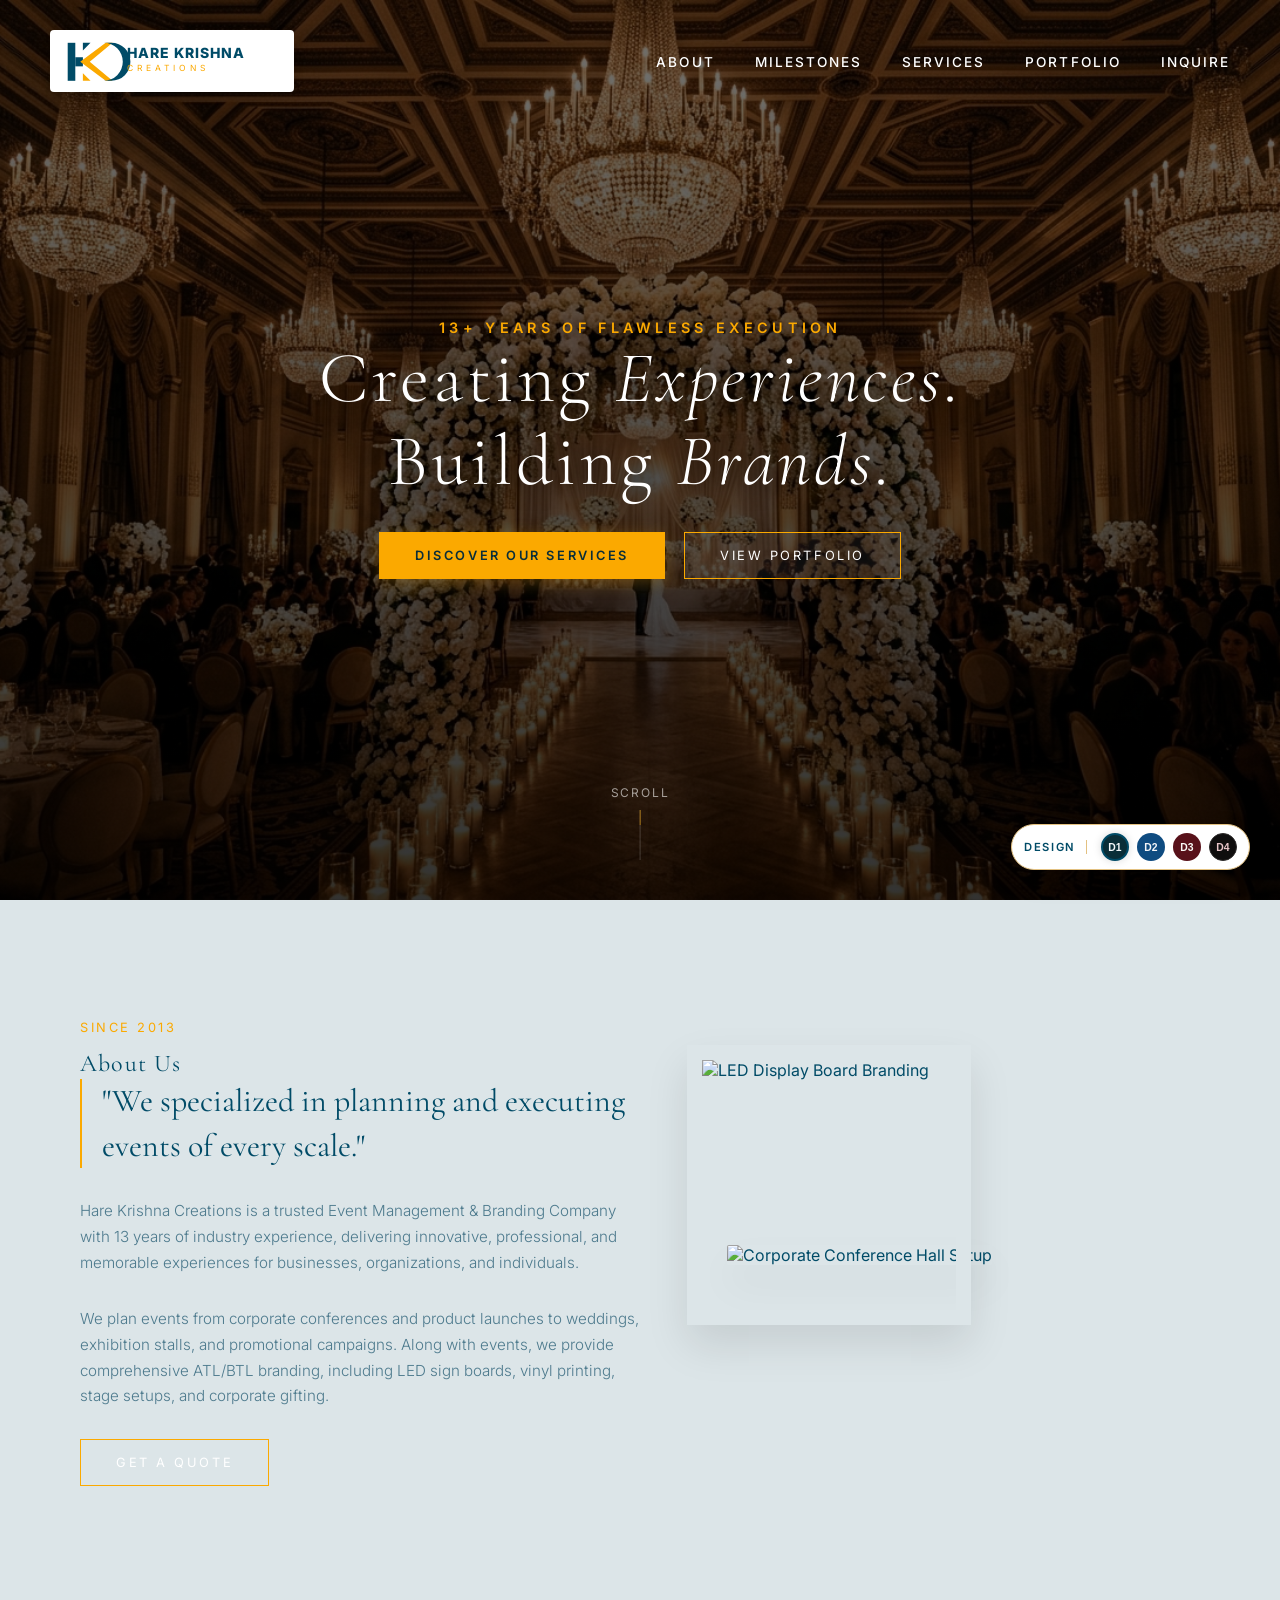
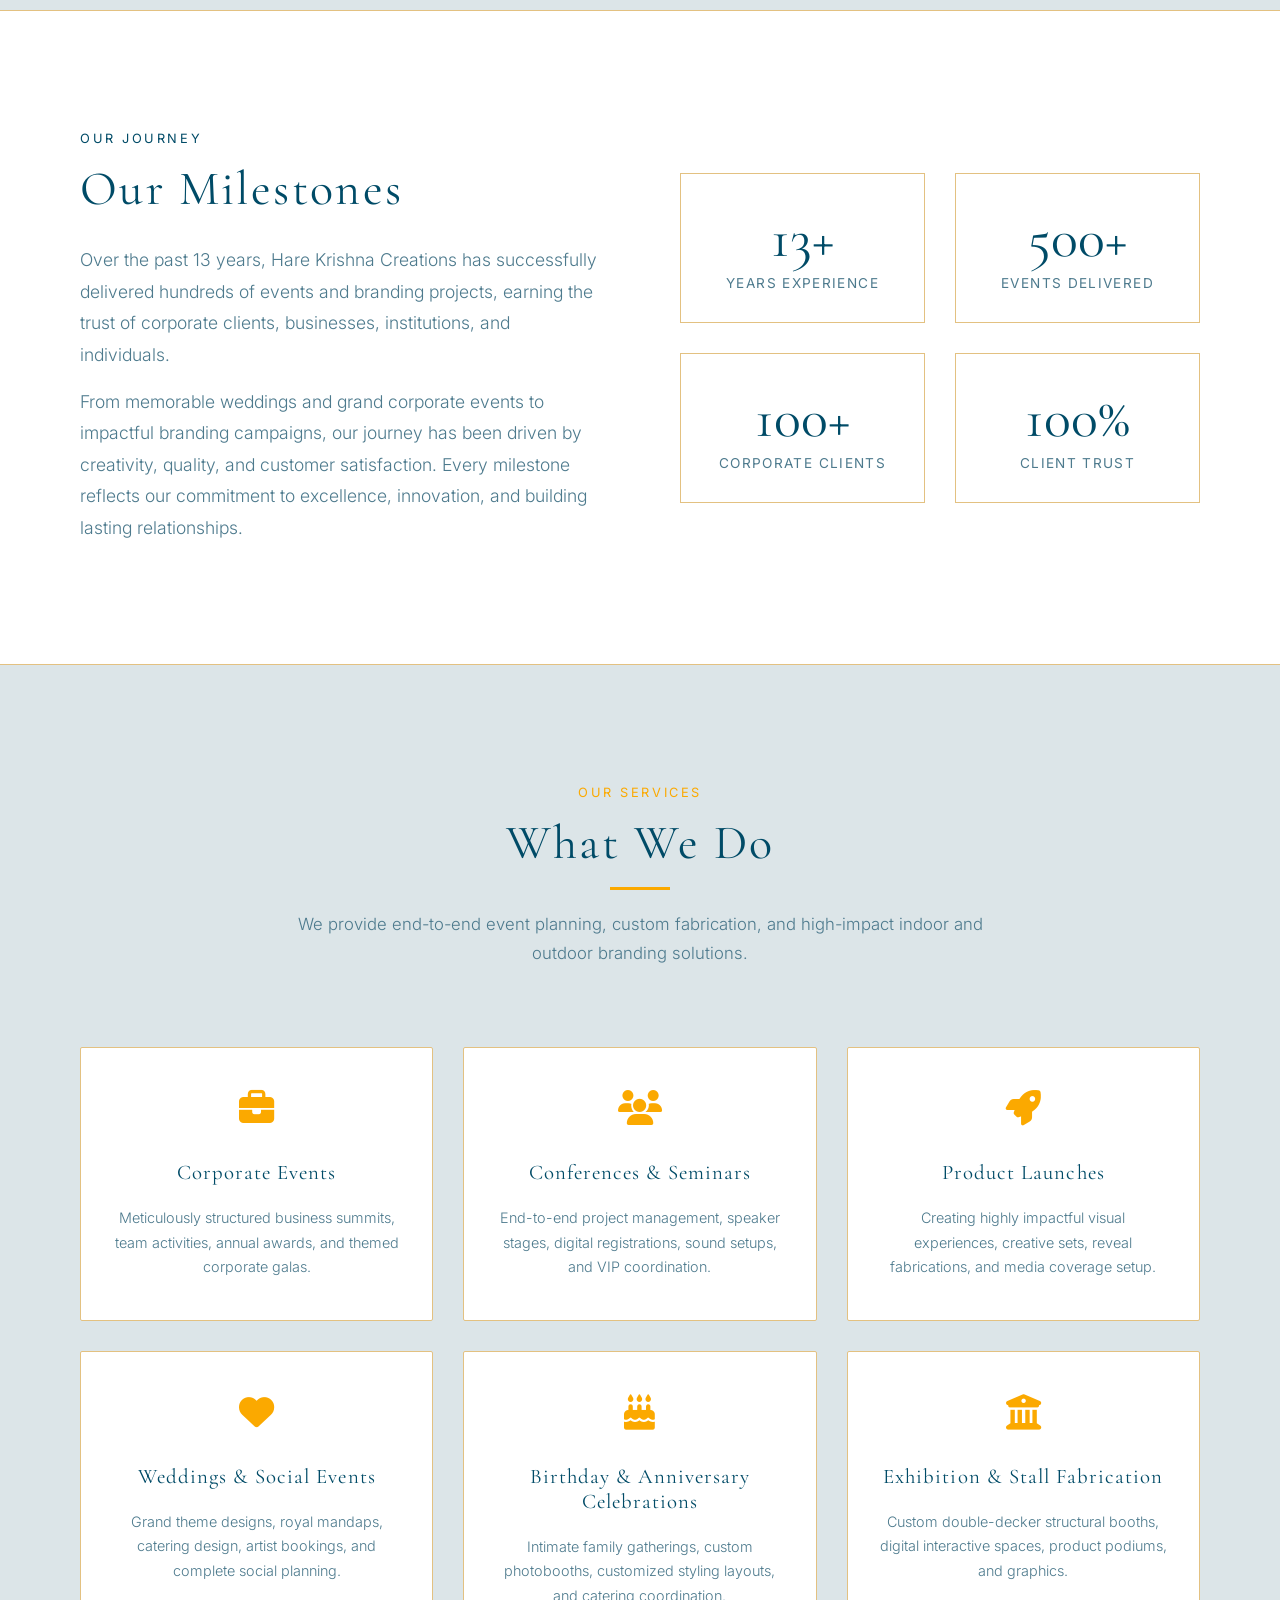
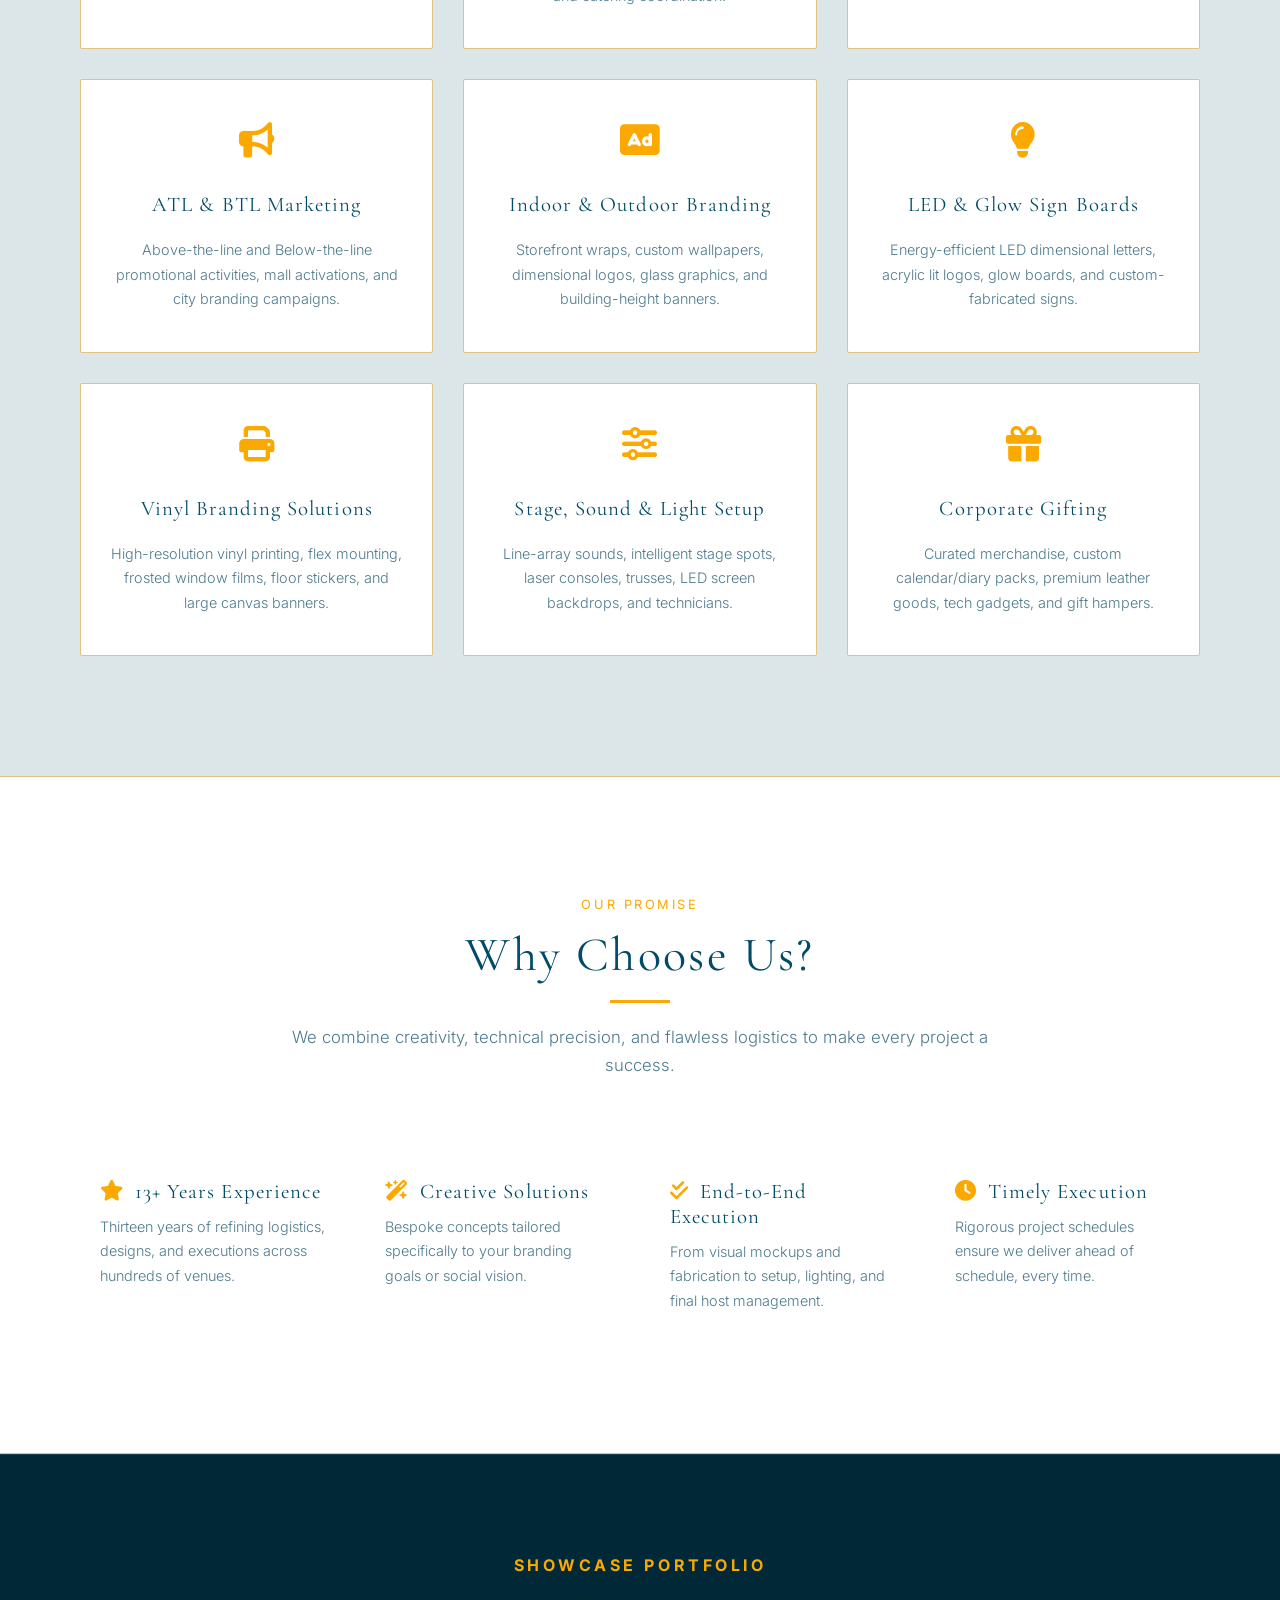
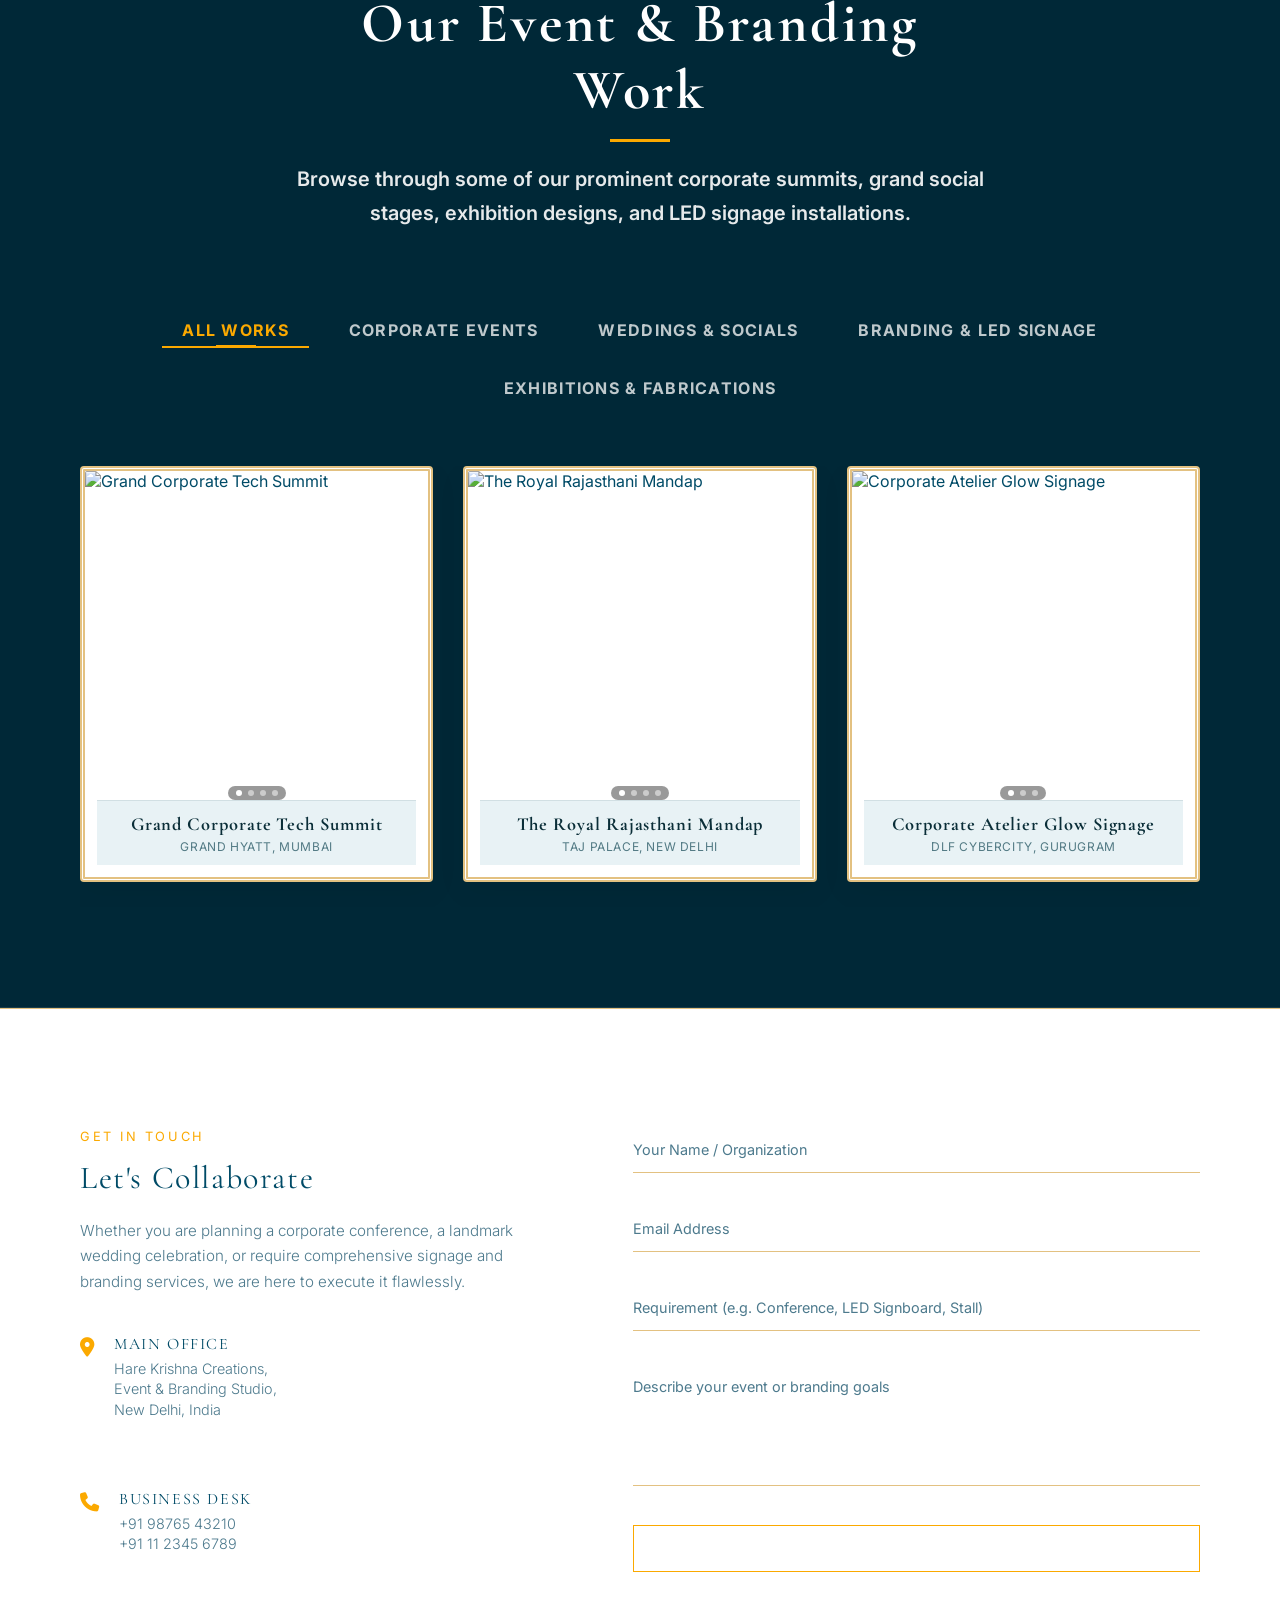
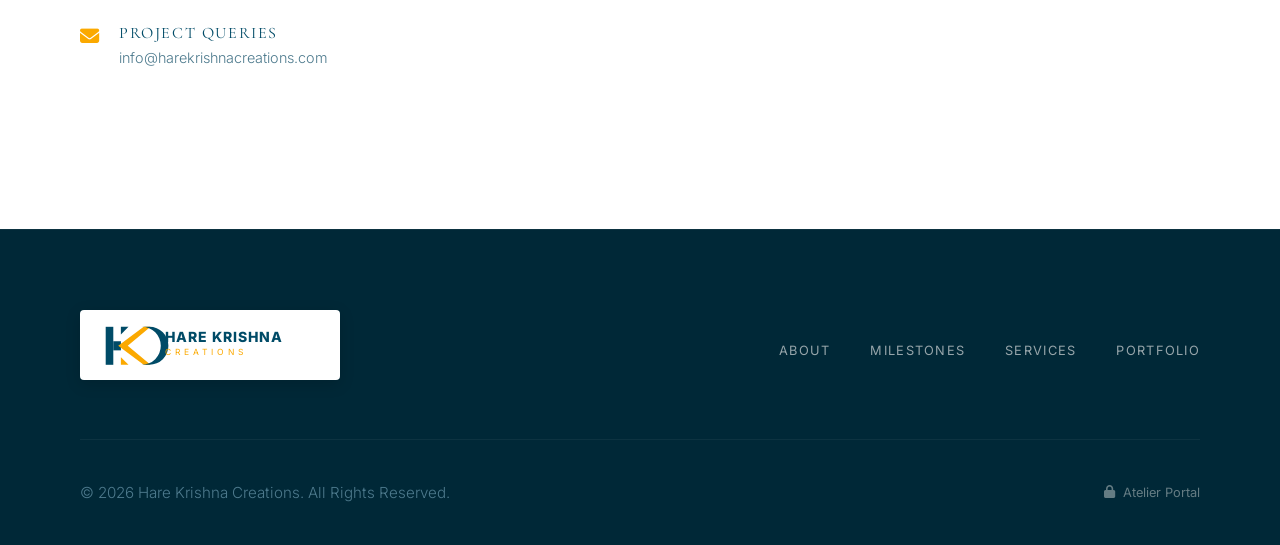
==== commit 38016df4: "Restore original bg-primary #dce5e8 light powder-blue slate backdrop; revert all dark teal backgroun" ====
--- a/index.html
+++ b/index.html
@@ -50,11 +50,11 @@
             <li><a href="#showcase">Portfolio</a></li>
             <li><a href="#contact">Inquire</a></li>
         </ul>
-        <div class="menu-toggle">
+        <button class="menu-toggle" aria-label="Toggle navigation menu" aria-expanded="false">
             <span></span>
             <span></span>
             <span></span>
-        </div>
+        </button>
     </nav>
 
     <!-- Hero Section -->
--- a/style.css
+++ b/style.css
@@ -8,34 +8,34 @@
     --transition-fast: 0.2s cubic-bezier(0.16, 1, 0.3, 1);
     
     /* Default Theme (D1) - Official Brand Theme */
-    --bg-primary: #002837;      /* Rich Dark Teal-Blue backdrop (logo color) */
-    --bg-secondary: #00364a;    /* Lighter Teal-Blue for cards */
-    --bg-dark: #001923;         /* Deepest Teal-Blue for footer */
-    --bg-dark-accent: #00202d;  
-    --text-primary: #FFFFFF;    /* Crisp White headings for maximum visibility */
-    --text-secondary: #a3c4d3;  /* Muted Slate-Blue for readability */
+    --bg-primary: #dce5e8;      /* Premium Light Powder-Blue Slate backdrop */
+    --bg-secondary: #FFFFFF;
+    --bg-dark: #002837;         /* Darkest Brand Teal - used for showcase solid bg */
+    --bg-dark-accent: #00364a;  
+    --text-primary: #004b67;    /* Exact Brand Teal Blue */
+    --text-secondary: #4d7a8d;  /* Slate Teal Muted Text */
     --text-light: #FFFFFF;
     --accent-gold: #fba900;     /* Exact Brand Mustard Gold */
     --accent-gold-hover: #ffa900;
-    --accent-gold-light: rgba(251, 169, 0, 0.12); /* Soft Yellow Glow highlights */
-    --border-color: rgba(251, 169, 0, 0.25);      /* Soft Warm Gold Border */
+    --accent-gold-light: #FFFFFF; /* Pure White Highlight Backdrop */
+    --border-color: #e3c181;    /* Soft Warm Gold Border */
     --font-serif: 'Cormorant Garamond', serif;
     --font-sans: 'Inter', sans-serif;
 }
 
 /* Theme D1 - Official Peacock Teal & Gold (Primary Brand Design) */
 body[data-theme="d1"] {
-    --bg-primary: #002837;
-    --bg-secondary: #00364a;
-    --bg-dark: #001923;
-    --bg-dark-accent: #00202d;
-    --text-primary: #FFFFFF;
-    --text-secondary: #a3c4d3;
+    --bg-primary: #dce5e8;
+    --bg-secondary: #FFFFFF;
+    --bg-dark: #002837;
+    --bg-dark-accent: #00364a;
+    --text-primary: #004b67;
+    --text-secondary: #4d7a8d;
     --text-light: #FFFFFF;
     --accent-gold: #fba900;
     --accent-gold-hover: #ffa900;
-    --accent-gold-light: rgba(251, 169, 0, 0.12);
-    --border-color: rgba(251, 169, 0, 0.25);
+    --accent-gold-light: #FFFFFF;
+    --border-color: #e3c181;
     --font-serif: 'Cormorant Garamond', serif;
     --font-sans: 'Inter', sans-serif;
 }
@@ -112,6 +112,7 @@
     color: var(--text-primary);
 }
 
+
 /* Custom Scrollbar */
 ::-webkit-scrollbar {
     width: 6px;
@@ -288,14 +289,22 @@
     cursor: pointer;
     flex-direction: column;
     gap: 6px;
+    background: none;
+    border: none;
+    padding: 0;
+    outline: none;
 }
 
 .menu-toggle span {
     display: block;
     width: 25px;
-    height: 1px;
-    background: var(--text-primary);
+    height: 1.5px;
+    background: #FFFFFF; /* High-contrast white by default on dark hero slider */
     transition: var(--transition-fast);
+}
+
+.navbar.scrolled .menu-toggle span {
+    background: var(--text-primary); /* Switch to brand teal blue when scrolled */
 }
 
 /* Hero Section */
@@ -593,9 +602,45 @@
 
 /* Showcase Section */
 .showcase-bg {
-    background-color: var(--bg-secondary);
-    border-top: 1px solid var(--border-color);
-    border-bottom: 1px solid var(--border-color);
+    background-color: var(--bg-dark); /* Solid dark logo-blue #002837 */
+    border-top: 1px solid rgba(255, 255, 255, 0.1);
+    border-bottom: 1px solid rgba(255, 255, 255, 0.1);
+    padding: 100px 0;
+}
+
+.showcase-bg .section-subtitle {
+    font-size: 1rem;
+    font-weight: 700;
+    color: var(--accent-gold);
+    letter-spacing: 0.22em;
+}
+
+.showcase-bg .section-title {
+    color: #FFFFFF; /* High contrast white */
+    font-size: 3.5rem; /* Larger font */
+    font-weight: 800;  /* Extra bold */
+}
+
+.showcase-bg .section-header p {
+    color: rgba(255, 255, 255, 0.9); /* High contrast off-white */
+    font-size: 1.25rem;  /* Larger paragraph font */
+    font-weight: 600;    /* Semi-bold */
+}
+
+.showcase-bg .filter-btn {
+    color: rgba(255, 255, 255, 0.75) !important;
+    font-weight: 700;
+    font-size: 1rem;
+    letter-spacing: 0.08em;
+    border-bottom: 2px solid transparent;
+    padding-bottom: 6px;
+    transition: color var(--transition-fast), border-color var(--transition-fast);
+}
+
+.showcase-bg .filter-btn:hover,
+.showcase-bg .filter-btn.active {
+    color: var(--accent-gold) !important;
+    border-color: var(--accent-gold);
 }
 
 .filter-bar {
@@ -644,16 +689,35 @@
     width: 40px;
 }
 
-/* Portfolio Grid */
+/* Portfolio Grid - Horizontally Scrollable Carousel */
 .portfolio-grid {
-    display: grid;
-    grid-template-columns: repeat(6, 1fr);
+    display: flex;
+    overflow-x: auto;
     gap: 30px;
+    padding-bottom: 25px;
+    scroll-snap-type: x mandatory;
+    scroll-behavior: smooth;
+    -webkit-overflow-scrolling: touch;
+}
+
+/* Custom Scrollbar for Portfolio Carousel */
+.portfolio-grid::-webkit-scrollbar {
+    height: 6px;
+}
+.portfolio-grid::-webkit-scrollbar-track {
+    background: rgba(0, 0, 0, 0.05);
+    border-radius: 10px;
+}
+.portfolio-grid::-webkit-scrollbar-thumb {
+    background: var(--text-primary);
+    border-radius: 10px;
 }
 
 /* Symmetrical Portrait Cards (Default Layout) */
 .portfolio-item {
-    grid-column: span 2; /* Symmetrical 3 columns per row */
+    flex: 0 0 calc(33.333% - 20px); /* 3 cards visible on desktop */
+    min-width: 300px;
+    scroll-snap-align: start;
     position: relative;
     overflow: hidden;
     aspect-ratio: 0.85; /* Elegant portrait frames */
@@ -804,7 +868,7 @@
 .lightbox-content {
     max-width: 1200px;
     margin: 80px auto;
-    background: var(--bg-primary);
+    background: var(--bg-secondary);
     display: grid;
     grid-template-columns: 1.2fr 1fr;
     border-radius: 2px;
@@ -823,7 +887,7 @@
     position: absolute;
     top: 25px;
     right: 25px;
-    background: var(--bg-primary);
+    background: var(--bg-secondary);
     border: none;
     width: 50px;
     height: 50px;
@@ -1144,11 +1208,8 @@
     .story-img-sub {
         display: none; /* simplifies layout on mobile */
     }
-    .portfolio-grid {
-        grid-template-columns: repeat(4, 1fr);
-    }
-    .portfolio-item, .portfolio-item:nth-child(3n+1), .portfolio-item:nth-child(3n+2) {
-        grid-column: span 2;
+    .portfolio-item {
+        flex: 0 0 calc(50% - 15px); /* 2 cards visible on tablet */
     }
     .services-grid {
         grid-template-columns: 1fr;
@@ -1169,14 +1230,64 @@
 
 @media (max-width: 768px) {
     .navbar {
-        padding: 20px 30px;
-    }
+        padding: 15px 25px;
+    }
+    
     .nav-links {
-        display: none; /* In a real app we'd trigger side menu, keeping it simple or toggled */
-    }
+        display: none;
+        flex-direction: column;
+        position: absolute;
+        top: 100%;
+        left: 0;
+        width: 100%;
+        background-color: var(--bg-secondary);
+        border-bottom: 1px solid var(--border-color);
+        padding: 30px 0;
+        gap: 25px;
+        align-items: center;
+        box-shadow: 0 15px 30px rgba(0, 0, 0, 0.1);
+        z-index: 999;
+    }
+
+    .nav-links.active {
+        display: flex;
+        animation: navSlideDown 0.3s cubic-bezier(0.16, 1, 0.3, 1) forwards;
+    }
+
+    @keyframes navSlideDown {
+        from {
+            opacity: 0;
+            transform: translateY(-10px);
+        }
+        to {
+            opacity: 1;
+            transform: translateY(0);
+        }
+    }
+
+    .nav-links a {
+        font-size: 0.95rem;
+        color: var(--text-primary) !important;
+        font-weight: 600;
+        letter-spacing: 0.1em;
+    }
+
     .menu-toggle {
         display: flex;
-    }
+        z-index: 1001;
+    }
+
+    /* Hamburger Lines Active Transitions */
+    .menu-toggle.active span:nth-child(1) {
+        transform: rotate(45deg) translate(6px, 6px);
+    }
+    .menu-toggle.active span:nth-child(2) {
+        opacity: 0;
+    }
+    .menu-toggle.active span:nth-child(3) {
+        transform: rotate(-45deg) translate(6px, -6px);
+    }
+
     .hero-title {
         font-size: 2.8rem;
     }
@@ -1184,11 +1295,10 @@
         font-size: 2.2rem;
     }
     .portfolio-grid {
-        grid-template-columns: 1fr;
         gap: 20px;
     }
     .portfolio-item, .portfolio-item:nth-child(3n+1), .portfolio-item:nth-child(3n+2) {
-        grid-column: span 1;
+        flex: 0 0 calc(100% - 30px); /* 1 card visible on mobile */
         aspect-ratio: 4/3;
     }
     .footer-top {
